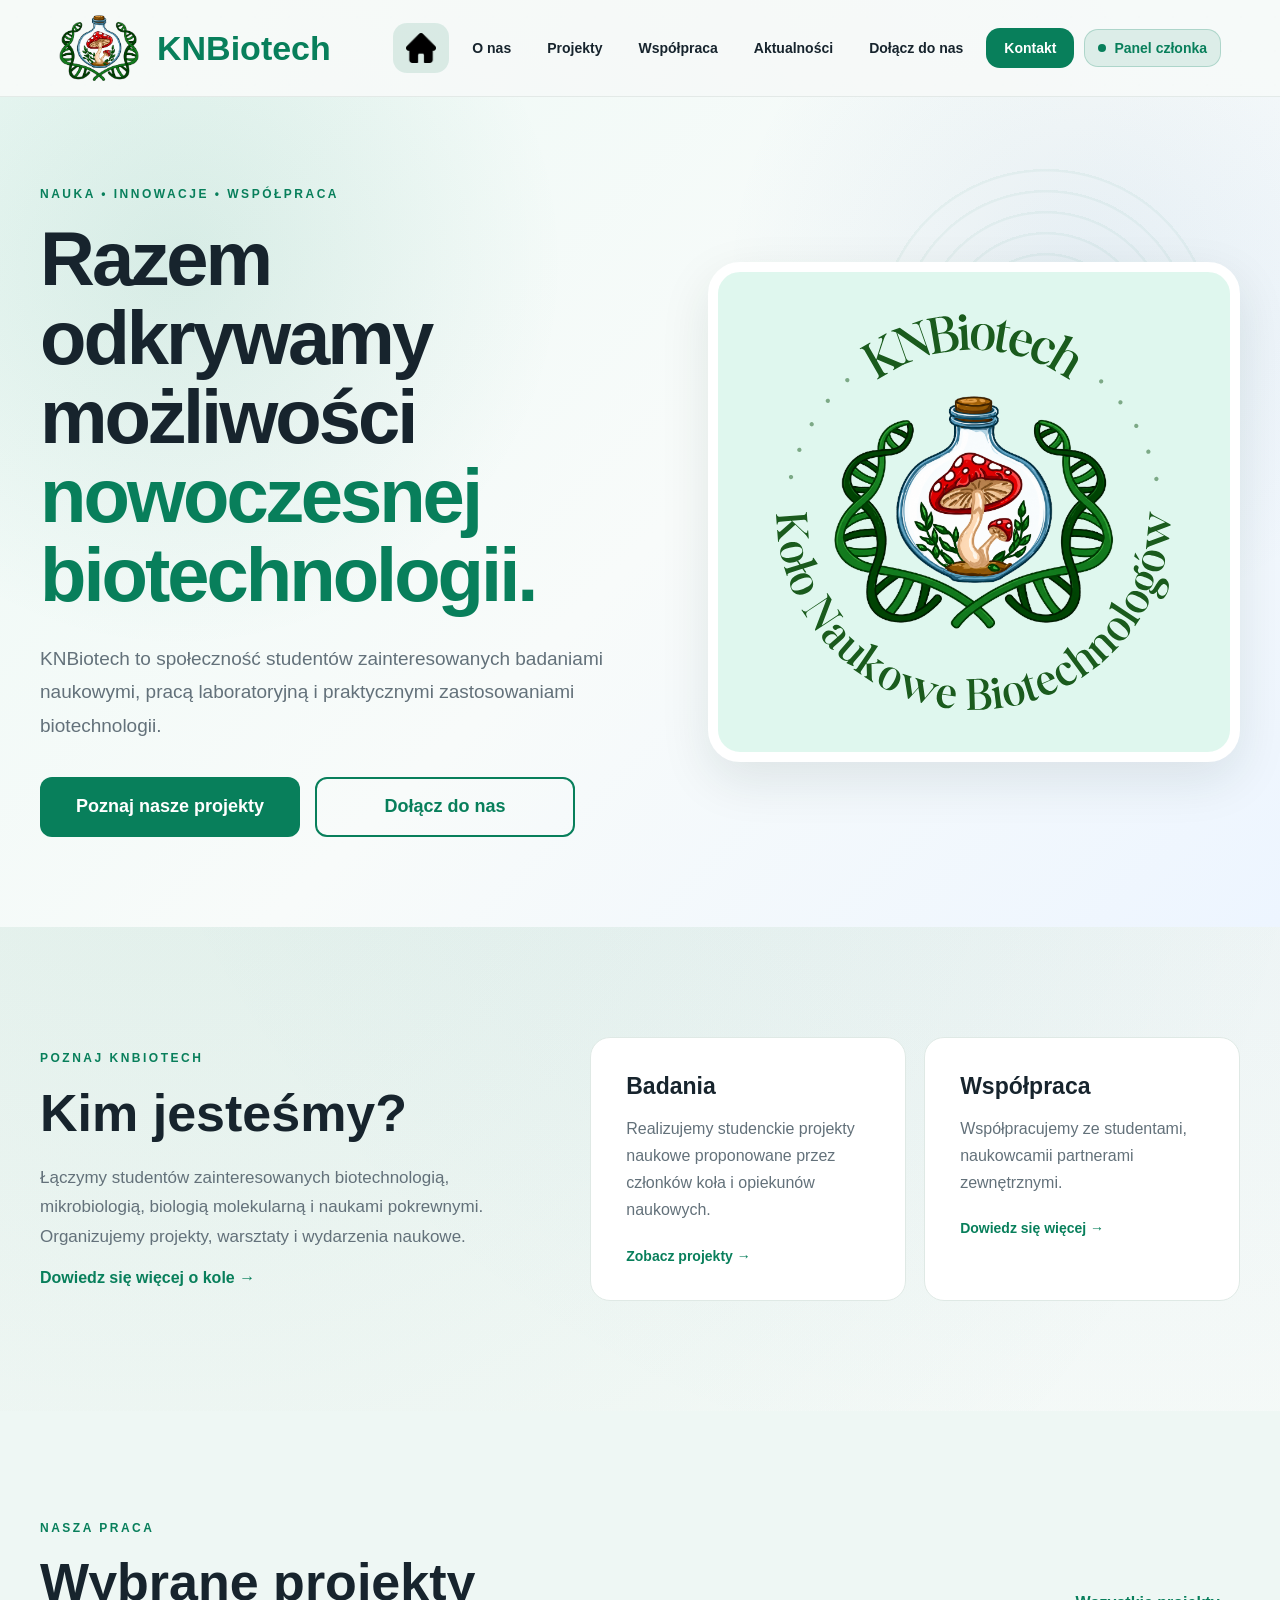
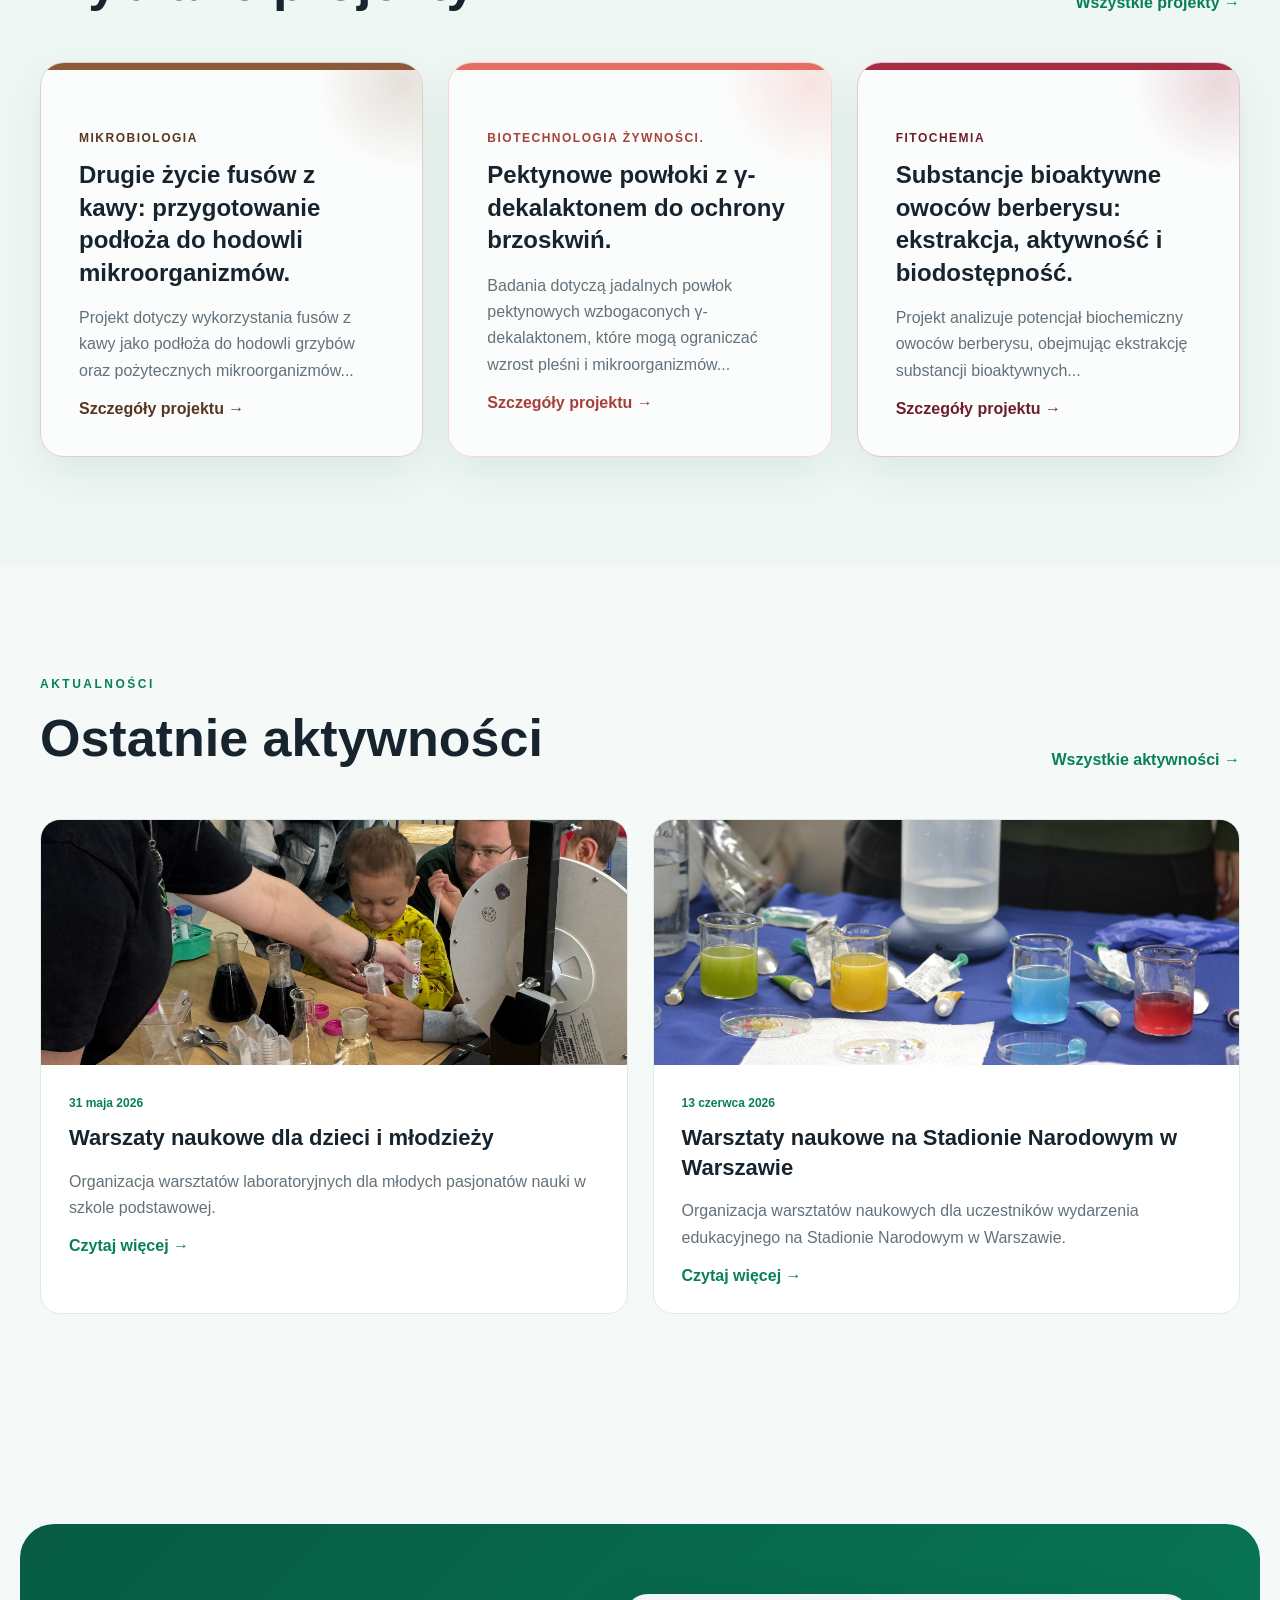
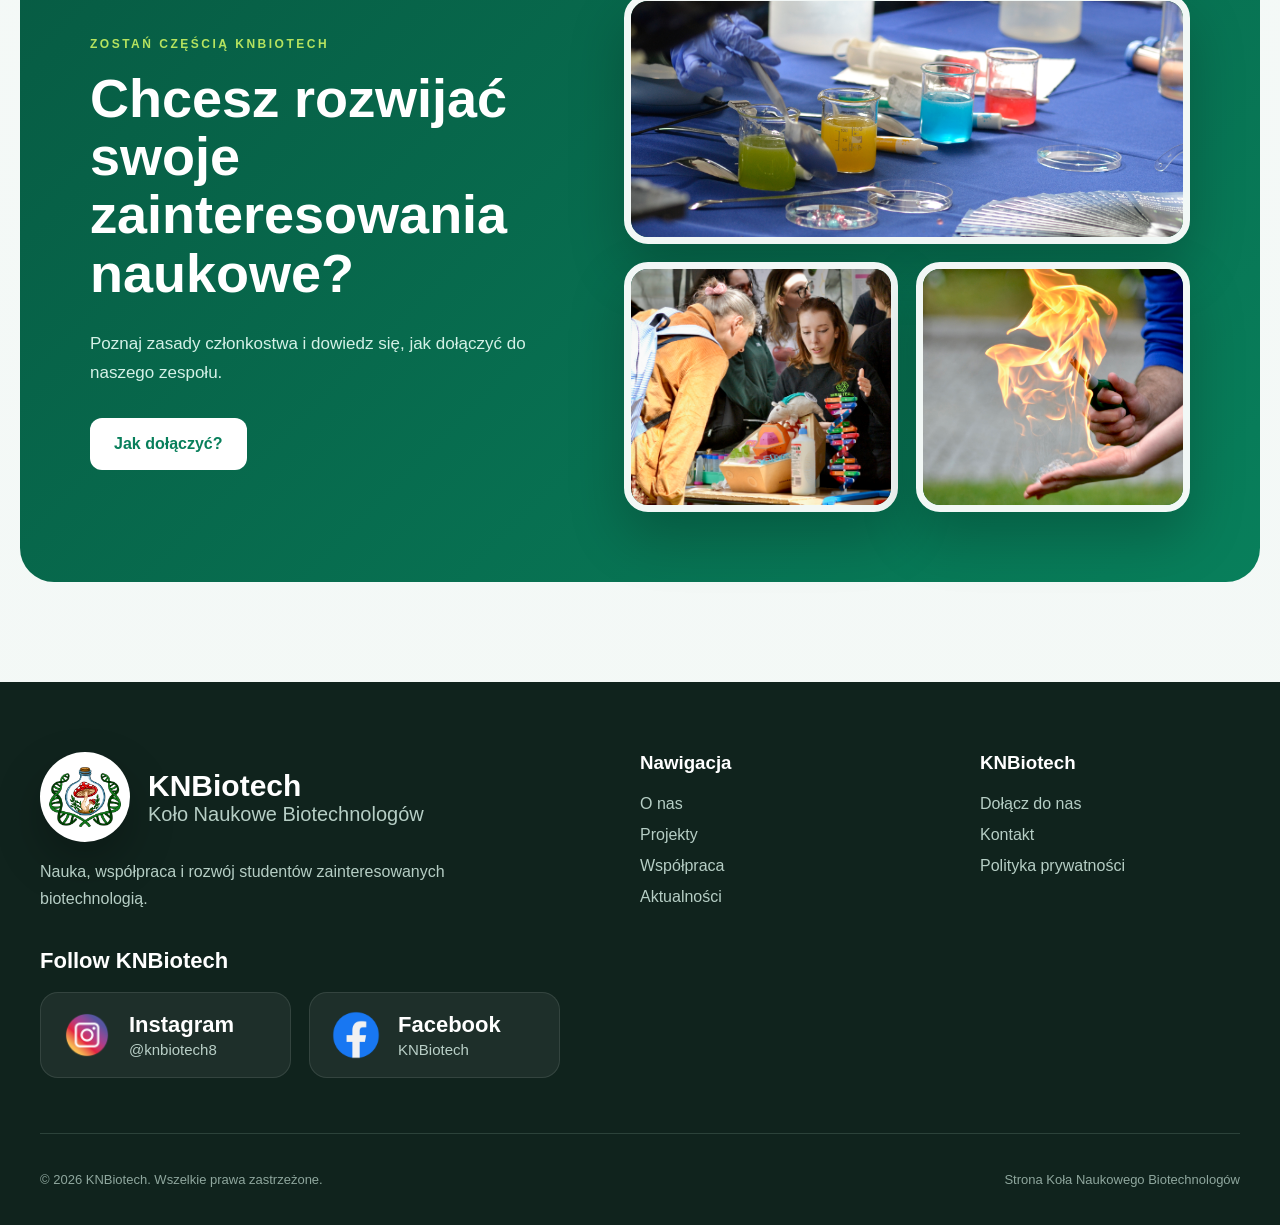
==== index.html @ ff0c8eb7 "Update index.html" ====
<!DOCTYPE html>
<html lang="pl">

<head>
    <meta charset="UTF-8">

    <meta
        name="viewport"
        content="width=device-width, initial-scale=1.0"
    >

    <meta
        name="description"
        content="Oficjalna strona Koła Naukowego Biotechnologów KNBiotech. Poznaj nasze projekty, działalność naukową, wydarzenia i możliwości dołączenia do koła."
    >

    <title>KNBiotech | Koło Naukowe Biotechnologów</title>

    <link rel="stylesheet" href="style.css">

    <script
    src="https://identity.netlify.com/v1/netlify-identity-widget.js"
    ></script>

    <script src="script.js" defer></script>
</head>

<body class="page-home">

    <!-- =========================
         NAVIGATION
    ========================== -->

    <header class="site-header" id="site-header">
        <nav class="navbar">

            <a class="logo" href="index.html">

                <img
                    src="Images/LOGOS/LOGO5.svg"
                    alt="KNBiotech Logo"
                    class="navbar-logo"
                >

                <div class="logo-text">

                    <h2>KNBiotech</h2>

                </div>

            </a>

            <button
                class="menu-button"
                id="menu-button"
                type="button"
                aria-label="Otwórz menu"
                aria-expanded="false"
                aria-controls="nav-links"
            >
                <span></span>
                <span></span>
                <span></span>
            </button>

            <div class="nav-links" id="nav-links">
                <a href="index.html">
                    <img class="home"
                        src="Images/ICONS/home.png"
                        alt="KNBiotech Logo"
                        class="navbar-logo"
                        >
                </a>
                <a href="about.html">O nas</a>
                <a href="projects.html">Projekty</a>
                <a href="cooperation.html">Współpraca</a>
                <a href="activities.html">Aktualności</a>
                <a href="join.html">Dołącz do nas</a>

                <a class="nav-contact-button" href="contact.html">
                    Kontakt
                </a>
                <a
                    class="nav-member-button"
                    href="/admin/"
                >
                    Panel członka
                </a>                
            </div>

        </nav>
    </header>


    <main>

        <!-- Hero -->
        <section class="hero">

            <div class="hero-content">

                <div class="hero-text">

                    <p class="eyebrow">
                        NAUKA • INNOWACJE • WSPÓŁPRACA
                    </p>

                    <h1>
                        Razem odkrywamy możliwości
                        <span>nowoczesnej biotechnologii.</span>
                    </h1>

                    <p class="hero-description">
                        KNBiotech to społeczność studentów zainteresowanych
                        badaniami naukowymi, pracą laboratoryjną i praktycznymi
                        zastosowaniami biotechnologii.
                    </p>

                    <div class="hero-buttons">

                        <a class="primary-button" href="projects.html">
                            Poznaj nasze projekty
                        </a>

                        <a class="secondary-button" href="join.html">
                            Dołącz do nas
                        </a>

                    </div>

                </div>

                <div class="hero-visual">

                    <div class="hero-image-card">

                        <img
                            src="Images/LOGOS/LOGO.svg"
                            alt="LOGO KNBiotech"
                        >

                    </div>

                </div>

            </div>

        </section>

        <!-- About preview -->
        <section class="section homepage-preview">

            <div class="preview-content">

                <p class="eyebrow">
                    POZNAJ KNBIOTECH
                </p>

                <h2>
                    Kim jesteśmy?
                </h2>

                <p>
                    Łączymy studentów zainteresowanych biotechnologią,
                    mikrobiologią, biologią molekularną i naukami pokrewnymi.
                    Organizujemy projekty, warsztaty i wydarzenia naukowe.
                </p>

                <a class="text-link" href="about.html">
                    Dowiedz się więcej o kole →
                </a>

            </div>

    <div class="preview-card-grid">

        <a class="about-card clickable-card" href="projects.html">
            
            <h3>Badania</h3>
            <p>

                Realizujemy studenckie projekty naukowe proponowane przez członków koła i opiekunów naukowych.

            </p>
            <span class="card-arrow">

                Zobacz projekty →

            </span>
        </a>

        <a class="about-card clickable-card" href="cooperation.html">

            <h3>Współpraca</h3>
            <p>

                Współpracujemy ze studentami, naukowcamii partnerami zewnętrznymi.

            </p>
            <span class="card-arrow">

                Dowiedz się więcej →

            </span>
        </a>
    </div>

        </section>

        <!-- Projects preview -->
        <section class="section projects-preview">

            <div class="section-title-row">

                <div>
                    <p class="eyebrow">NASZA PRACA</p>
                    <h2>Wybrane projekty</h2>
                </div>

                <a class="text-link" href="projects.html">
                    Wszystkie projekty →
                </a>

            </div>

            <div class="projects-grid">

                <article class="project-card project-card-coffee">

                    <div class="project-top">
                        
                    </div>

                    <p class="project-category">
                        Mikrobiologia
                    </p>

                    <h3>
                        Drugie życie fusów z kawy: przygotowanie podłoża do hodowli mikroorganizmów.
                    </h3>

                    <p>
                        Projekt dotyczy wykorzystania fusów z kawy jako podłoża do hodowli grzybów oraz pożytecznych mikroorganizmów...
                    </p>

                    <a href="projects.html#coffee-project">
                        Szczegóły projektu →
                    </a>

                </article>

                <article class="project-card project-card-peach">

                    <div class="project-top">
                        
                        <span class="project-icon"></span>
                    </div>

                    <p class="project-category">
                        Biotechnologia żywności.
                    </p>

                    <h3>
                        Pektynowe powłoki z γ-dekalaktonem do ochrony brzoskwiń.
                    </h3>

                    <p>
                        Badania dotyczą jadalnych powłok pektynowych wzbogaconych γ-dekalaktonem, które mogą ograniczać wzrost pleśni i mikroorganizmów...
                    </p>

                    <a href="projects.html#peach-project">
                        Szczegóły projektu →
                    </a>

                </article>

                <article class="project-card project-card-berberis">
                    
                        
                    
                    <div class="project-top">
                        <span class="project-icon"></span>
                    </div>

                    <p class="project-category">
                        Fitochemia
                    </p>

                    <h3>
                        Substancje bioaktywne owoców berberysu: ekstrakcja, aktywność i biodostępność.
                    </h3>

                    <p>
                        Projekt analizuje potencjał biochemiczny owoców berberysu, obejmując ekstrakcję substancji bioaktywnych...
                    </p>

                    <a href="projects.html#berberis-project">
                            Szczegóły projektu →
                    </a>

                </article>

            </div>

        </section>

        <!-- Activities preview -->
        <section class="section activities-preview">

            <div class="section-title-row">

                <div>
                    <p class="eyebrow">AKTUALNOŚCI</p>
                    <h2>Ostatnie aktywności</h2>
                </div>

                <a class="text-link" href="activities.html">
                    Wszystkie aktywności →
                </a>

            </div>

            <div class="activities-grid">

                <article class="activity-card">

                    <div class="activity-image">

                        <img
                            src="Images/LAS/KABATY.jpg"
                            alt="Warsztaty laboratoryjne"
                        >

                        <div class="image-fallback">
                            <span>🔬</span>
                            <p>Warsztaty laboratoryjne</p>
                        </div>

                    </div>

                    <div class="activity-content">

                        <time datetime="2026-05-31">
                            31 maja 2026
                        </time>

                        <h3>
                            Warszaty naukowe dla dzieci i młodzieży
                        </h3>

                        <p>
                            Organizacja warsztatów laboratoryjnych dla młodych
                            pasjonatów nauki w szkole podstawowej.
                        </p>

                        <a href="activities.html">
                            Czytaj więcej →
                        </a>

                    </div>

                </article>

                <article class="activity-card">

                    <div class="activity-image">

                        <img
                            src="Images/NARODOWY/DSC2059.JPG"
                            alt="Warsztaty naukowe na stadionie narodowym"
                        >

                        <div class="image-fallback">
                            <span>👩‍🔬</span>
                            <p>Warsztaty naukowe na Stadionie Narodowym</p>
                        </div>

                    </div>

                    <div class="activity-content">

                        <time datetime="2026-06-13">
                            13 czerwca 2026
                        </time>

                        <h3>
                            Warsztaty naukowe na Stadionie Narodowym w Warszawie
                        </h3>

                        <p>
                            Organizacja warsztatów naukowych dla uczestników wydarzenia
                            edukacyjnego na Stadionie Narodowym w Warszawie.
                        </p>

                        <a href="activities.html">
                            Czytaj więcej →
                        </a>

                    </div>

                </article>

            </div>

        </section>















        <!-- Join preview -->
        <section class="join-section">

        <div class="join-content">

            <p class="eyebrow">
                ZOSTAŃ CZĘŚCIĄ KNBIOTECH
            </p>

            <h2>
                Chcesz rozwijać swoje zainteresowania naukowe?
            </h2>

            <p>
                Poznaj zasady członkostwa i dowiedz się,
                jak dołączyć do naszego zespołu.
            </p>

            <a
                class="light-button"
                href="join.html">
                Jak dołączyć?
            </a>

        </div>

        <div class="join-collage" href="gallery.html">

            <figure class="join-photo join-photo-main">

                    <img 
                        src="Images/GALERIA/JOIN1.jpeg"
                        alt="Członkowie KNBiotech podczas warsztatów naukowych"
                    >
                
            </figure>

            <figure class="join-photo">
               
                    <img
                        src="Images/GALERIA/ANIA-dni-sggw.jpg"
                        alt="Praca laboratoryjna członków KNBiotech"
                    >
                
            </figure>

            <figure class="join-photo">
                
                <img
                    src="Images/GALERIA/plomien.jpg"
                    alt="Spotkanie i aktywność członków KNBiotech"
                >
                
            </figure>

        </div>

    </section>












    </main>

    <!-- =========================
         FOOTER
    ========================== -->

    <footer class="site-footer">

        <div class="footer-main">

            <div class="footer-brand">

                <a class="logo footer-logo" href="index.html">

                    <div class="footer-logo-card">
                        <div class="footer-logo-image">
                            <img
                                src="Images/LOGOS/LOGO5.svg"
                                alt="KNBiotech logo"
                                class="footer-logo-image"
                            >
                        </div>
                    </div>

                    <div class="logo-text">
                        <strong>KNBiotech</strong>
                        <span>Koło Naukowe Biotechnologów</span>
                    </div>

                </a>

                <p>
                    Nauka, współpraca i rozwój studentów zainteresowanych
                    biotechnologią.
                </p>

            <div class="footer-follow">

                <h3>Follow KNBiotech</h3>

                <div class="footer-social">

                    <a
                        href="https://www.instagram.com/knbiotech8/"
                        target="_blank"
                        rel="noopener noreferrer"
                        class="social-card">

                        <img
                            src="Images/LOGOS/ING.png"
                            alt="Instagram"
                            class="social-icon"
                        >

                        <div class="social-text">

                            <strong>Instagram</strong>

                            <span>@knbiotech8</span>

                        </div>

                    </a>

                    <a
                        href="https://www.facebook.com/KNBiotech?utm_source=ig&utm_medium=social&utm_content=link_in_bio"
                        target="_blank"
                        rel="noopener noreferrer"
                        class="social-card">

                        <img
                            src="Images/LOGOS/FB1.png"
                            alt="Facebook"
                            class="social-icon"
                        >

                        <div class="social-text">

                            <strong>Facebook</strong>

                            <span>KNBiotech</span>

                        </div>

                    </a>

                </div>

            </div>

            </div>

                <div class="footer-column">

                    <h3>Nawigacja</h3>

                    <a href="#about">O nas</a>
                    <a href="#projects">Projekty</a>
                    <a href="cooperation.html">Współpraca</a>
                    <a href="#activities">Aktualności</a>
                    

                </div>

                <div class="footer-column">

                    <h3>KNBiotech</h3>

                    <a href="#join">Dołącz do nas</a>
                    <a href="#contact">Kontakt</a>
                    <a href="#">Polityka prywatności</a>

                </div>

            </div>

            <div class="footer-bottom">

                <p>
                    © 2026 KNBiotech. Wszelkie prawa zastrzeżone.
                </p>

                <p>
                    Strona Koła Naukowego Biotechnologów
                </p>

            </div>

    </footer>

    <button
        class="back-to-top"
        id="back-to-top"
        type="button"
        aria-label="Wróć na górę strony">
        ↑
    </button>

    <script>
        if (window.netlifyIdentity) {
            window.netlifyIdentity.on("init", function (user) {
                if (!user) {
                    window.netlifyIdentity.on("login", function () {
                        window.location.href = "/admin/";
                    });
                }
            });
        }
    </script>

</body>

</html>
---- style.css ----
/* ==============================
   BASIC SETTINGS
============================== */

:root {
    --primary: #087f5b;
    --primary-dark: #056348;
    --primary-light: #dff7ee;

    --secondary: #145da0;
    --secondary-light: #e5f2ff;

    --accent: #b6e35f;

    --text: #17242d;
    --text-light: #63717a;

    --background: #f7faf9;
    --white: #ffffff;
    --border: #dfe9e5;

    --shadow:
        0 18px 50px rgba(20, 50, 40, 0.1);

    --radius-small: 12px;
    --radius-medium: 20px;
    --radius-large: 32px;
}

* {
    box-sizing: border-box;
}

html {
    scroll-behavior: smooth;
}

/*body {
    margin: 0;
    font-family:
        Arial,
        Helvetica,
        sans-serif;

    background-color: var(--background);
    color: var(--text);
}*/

body {
    margin: 0;

    font-family:
        Arial,
        Helvetica,
        sans-serif;

    color: var(--text);

    background:
        radial-gradient(
            circle at 10% 15%,
            rgba(8, 127, 91, 0.08),
            transparent 28%
        ),
        radial-gradient(
            circle at 88% 10%,
            rgba(20, 93, 160, 0.07),
            transparent 26%
        ),
        linear-gradient(
            180deg,
            #f7fbf9 0%,
            #f2f8f6 45%,
            #f7faf9 100%
        );

    background-attachment: fixed;
}

body {
    background:
        radial-gradient(
            circle at 12% 15%,
            var(--page-accent, rgba(8, 127, 91, 0.08)),
            transparent 30%
        ),
        radial-gradient(
            circle at 88% 10%,
            rgba(20, 93, 160, 0.07),
            transparent 26%
        ),
        linear-gradient(
            180deg,
            #f7fbf9,
            #f3f8f6
        );
}

body::before {
    position: fixed;
    inset: 0;
    z-index: -2;

    pointer-events: none;

    content: "";

    opacity: 0.22;

    background-image:
        radial-gradient(
            circle,
            rgba(8, 127, 91, 0.16) 1px,
            transparent 1px
        );

    background-size: 34px 34px;
}

body::after {
    position: fixed;
    top: 20%;
    right: -160px;
    z-index: -1;

    width: 420px;
    height: 420px;

    pointer-events: none;

    content: "";

    background:
        radial-gradient(
            circle,
            rgba(182, 227, 95, 0.22),
            rgba(182, 227, 95, 0)
        );

    border-radius: 50%;
    filter: blur(12px);
}

main > section:not(.hero):not(.subpage-hero):not(.join-section) {
    position: relative;
}

.section {
    position: relative;
}

.about-summary,
.about-call-to-action,
.contact-section,
.cooperation-types-section {
    background-color: rgba(255, 255, 255, 0.78);

    border: 1px solid rgba(8, 127, 91, 0.08);

    box-shadow:
        0 20px 60px rgba(20, 50, 40, 0.06);

    backdrop-filter: blur(10px);
}



img {
    display: block;
    max-width: 100%;
}

a {
    color: inherit;
}

button,
input,
textarea {
    font: inherit;
}

.decorated-section {
    position: relative;
    overflow: hidden;
}

.decorated-section::before {
    position: absolute;
    top: -90px;
    right: -90px;

    width: 250px;
    height: 250px;

    content: "";

    background-color: rgba(8, 127, 91, 0.07);

    border-radius: 50%;
}

.decorated-section::after {
    position: absolute;
    bottom: -110px;
    left: -80px;

    width: 280px;
    height: 280px;

    content: "";

    background-color: rgba(20, 93, 160, 0.06);

    border-radius: 50%;
}


.decorated-section > * {
    position: relative;
    z-index: 1;
}







/* ==============================
   BUTTONS
============================== */

.main-button {
    text-decoration: none;

    border-radius: 12px;

    text-decoration: none;

    transition:
        transform 0.25s,
        box-shadow 0.25s,
        background-color 0.25s;
}

.main-button:hover {
    background-color: var(--primary-dark);

    box-shadow:
        0 15px 30px rgba(8, 127, 91, 0.24);

    transform: translateY(-3px);

}







/* ==============================
   HEADER AND NAVIGATION
============================== */
.nav-member-button {
    display: inline-flex;
    align-items: center;
    justify-content: center;
    gap: 8px;

    padding: 11px 16px;

    background-color: rgba(8, 127, 91, 0.1);
    color: var(--primary) !important;

    border: 1px solid rgba(8, 127, 91, 0.22);
    border-radius: 12px;

    text-decoration: none;
    white-space: nowrap;
}

.nav-member-button::before {
    width: 8px;
    height: 8px;

    background-color: var(--primary);
    border-radius: 50%;

    content: "";
}

.nav-member-button:hover {
    background-color: var(--primary);
    color: white !important;
}

.nav-member-button:hover::before {
    background-color: white;
}

/*
.site-header {
    position: sticky;
    top: 0;
    z-index: 1000;

    background-color: rgba(247, 250, 249, 0.92);
    border-bottom: 1px solid rgba(20, 50, 40, 0.08);

    backdrop-filter: blur(15px);
}

.navbar {
    width: min(1200px, calc(100% - 40px));
    min-height: 82px;
    max-height: 100px;
    margin: 0 auto;

    display: flex;
    align-items: center;
    justify-content: space-between;
    gap: 35px;
}
*/

/* ==========================================
   LIQUID GLASS NAVIGATION
========================================== */

.site-header {
    position: sticky;
    top: 0;
    z-index: 1000;

    width: 100%;
    padding: 0;

    background: rgba(247, 250, 249, 0.92);
    border-bottom: 1px solid rgba(20, 50, 40, 0.08);

    transition:
        padding 0.45s cubic-bezier(0.22, 1, 0.36, 1),
        background-color 0.45s ease,
        border-color 0.45s ease;
}

.navbar {
    position: relative;
    overflow: hidden;

    width: min(1200px, calc(100% - 40px));
    min-height: 96px;
    margin: 0 auto;
    padding: 0 18px;

    display: flex;
    align-items: center;
    justify-content: space-between;
    gap: 30px;

    border: 1px solid transparent;
    border-radius: 0;

    transition:
        width 0.5s cubic-bezier(0.22, 1, 0.36, 1),
        min-height 0.5s cubic-bezier(0.22, 1, 0.36, 1),
        padding 0.5s cubic-bezier(0.22, 1, 0.36, 1),
        border-radius 0.5s cubic-bezier(0.22, 1, 0.36, 1),
        background-color 0.5s ease,
        border-color 0.5s ease,
        box-shadow 0.5s ease,
        backdrop-filter 0.5s ease;
}

/* Glass highlight */

.navbar::before {
    position: absolute;
    inset: 0;
    z-index: -2;

    content: "";

    background:
        linear-gradient(
            135deg,
            rgba(255, 255, 255, 0.7),
            rgba(255, 255, 255, 0.18) 45%,
            rgba(185, 235, 217, 0.22)
        );

    opacity: 0;

    transition: opacity 0.45s ease;
}

/* Moving glass reflection */

.navbar::after {
    position: absolute;
    top: -120%;
    left: -35%;
    z-index: -1;

    width: 45%;
    height: 340%;

    content: "";

    background:
        linear-gradient(
            90deg,
            transparent,
            rgba(255, 255, 255, 0.42),
            transparent
        );

    transform: rotate(18deg);
    opacity: 0;

    transition:
        left 0.9s ease,
        opacity 0.45s ease;
}

.navbar::before,
.navbar::after{
    border-radius:inherit;
}


/* ==========================================
   SCROLLED — DYNAMIC ISLAND STATE
========================================== */

.site-header.is-scrolled {
    padding: 14px 0;

    background: transparent;
    border-bottom-color: transparent;
}

.site-header.is-scrolled .navbar {
    width: min(1050px, calc(100% - 32px));
    min-height: 72px;
    padding: 8px 16px;

    background:
        linear-gradient(
            135deg,
            rgba(255, 255, 255, 0.58),
            rgba(235, 250, 245, 0.34)
        );

    border: 1px solid rgba(255, 255, 255, 0.72);
    border-radius: 36px;

    box-shadow:
        0 18px 45px rgba(12, 50, 39, 0.15),
        inset 0 1px 0 rgba(255, 255, 255, 0.9),
        inset 0 -1px 0 rgba(8, 127, 91, 0.08);

    backdrop-filter: blur(24px) saturate(170%);
    -webkit-backdrop-filter: blur(24px) saturate(170%);
}

.site-header.is-scrolled .navbar::before {
    opacity: 1;
}

.site-header.is-scrolled .navbar:hover::after {
    left: 105%;
    opacity: 1;
}





/* ==========================================
   LOGO
========================================== */

.home {
    width: 30px;
    height: 30px;
}

.logo {
    display: flex;
    align-items: center;
    gap: 18px;
    text-decoration: none;
    flex-shrink: 0;
}

.navbar-logo {
    width: 80px;
    height: 80px;
    object-fit: contain;
    transition:
        width 0.45s cubic-bezier(0.22, 1, 0.36, 1),
        height 0.45s cubic-bezier(0.22, 1, 0.36, 1);
}

.logo-text {
    display: flex;
    flex-direction: column;
    justify-content: center;
}

.logo-text h2 {
    margin: 0;
    color: var(--primary);
    font-size: 34px;
    font-weight: 800;
    line-height: 1;

    transition: font-size 0.45s ease;
}

.logo-text p {
    margin: 5px 0 0;
    color: #6c7984;
    font-size: 16px;
    font-weight: 500;

    transition:
        font-size 0.45s ease,
        margin 0.45s ease,
        opacity 0.35s ease;
}


.site-header.is-scrolled .navbar-logo {
    width: 56px;
    height: 56px;
}

.site-header.is-scrolled .logo-text h2 {
    font-size: 25px;
}

.site-header.is-scrolled .logo-text p {
    margin-top: 2px;
    font-size: 12px;
}


@media (max-width: 900px){

    .navbar-logo{
        width:58px;
        height:58px;
    }

    .logo-text h2{
        font-size:28px;
    }

    .logo-text p{
        font-size:13px;
    }

}




/* ==========================================
   Navigation Links
========================================== */

.nav-links {
    display: flex;
    align-items: center;
    gap: 10px;
}

.nav-links a {
    position: relative;
    padding: 10px 13px;
    color: var(--text);
    text-decoration: none;
    font-size: 14px;
    font-weight: 700;
    border-radius: 14px;
    
    transition:
        color 0.25s ease,
        background-color 0.25s ease,
        transform 0.25s ease;
}

/*.nav-links a:not(.nav-contact-button)::after {
    position:absolute;
    left:0;
    right:0;
    bottom:-10px;

    height:3px;
    background:var(--primary);
    border-radius:20px;
    content:"";
    transform:scaleX(0);
    transition:.25s;
}*/

.nav-links a:hover::after,
.nav-links a.active::after {
    transform: scaleX(1);
}

.nav-links a.active {
    color: var(--primary);
    font-weight: 800;
}

.site-header.is-scrolled .nav-links {
    gap: 6px;
}

.site-header.is-scrolled .nav-links a {
    padding: 9px 12px;
    font-size: 13px;
}

.nav-contact-button {
    padding: 12px 18px !important;
    background-color: var(--primary) !important;
    color: white !important;
    border-radius: 14px;
}

.site-header.is-scrolled .nav-contact-button {
    padding: 10px 16px !important;
    border-radius: 18px;
}




.nav-links a.active{

    background:rgba(8,127,91,0.12);

    color:var(--primary);

}

.nav-links a:hover{
    color: var(--primary);
    background-color: rgba(8, 127, 91, 0.08);
    transform: translateY(-1px);
}

.nav-contact-button {
    padding: 12px 18px;

    background-color: var(--primary);
    color: white !important;

    border-radius: 10px;
}

.nav-contact-button:hover {
    background-color: var(--primary-dark);
}

.menu-button {
    display: none;

    width: 45px;
    height: 42px;

    padding: 8px;

    border: none;
    background: transparent;

    cursor: pointer;
}

.menu-button span {
    display: block;

    width: 100%;
    height: 3px;

    margin: 5px 0;

    background-color: var(--text);
    border-radius: 10px;

    transition: 0.3s;
}





@media (max-width: 1000px) {
    
    .site-header {
        overflow: visible;
    }

    .site-header.is-scrolled {
        padding: 10px 0;
    }

    .site-header.is-scrolled .navbar {
        width: calc(100% - 22px);
        min-height: 66px;
        padding: 7px 13px;
        border-radius: 28px;
    }

    .site-header.is-scrolled .navbar-logo {
        width: 48px;
        height: 48px;
    }

    .site-header.is-scrolled .logo-text h2 {
        font-size: 22px;
    }

    .site-header.is-scrolled .logo-text p {
        display: none;
    }


}

@media (max-width: 520px) {

    .logo-text h2 {
        font-size: 22px;
    }

    .logo-text p {
        display: none;
    }

    .navbar-logo {
        width: 54px;
        height: 54px;
    }

    .site-header.is-scrolled .navbar {
        border-radius: 24px;
    }
}





.page-home {
    --page-accent: rgba(8, 127, 91, 0.10);
}

.page-about {
    --page-accent: rgba(20, 93, 160, 0.09);
}

.page-projects {
    --page-accent: rgba(182, 227, 95, 0.13);
}

.page-cooperation {
    --page-accent: rgba(8, 127, 91, 0.13);
}

.page-activities {
    --page-accent: rgba(238, 167, 40, 0.10);
}

.page-gallery {
    --page-accent: rgba(151, 91, 181, 0.09);
}

.page-join {
    --page-accent: rgba(8, 127, 91, 0.16);
}

.page-contact {
    --page-accent: rgba(20, 93, 160, 0.10);
}







/* ==============================
   REUSABLE ELEMENTS
============================== */

.section {
    width: min(1200px, calc(100% - 40px));
    margin: 0 auto;
    padding: 110px 0;
}

.eyebrow {
    margin: 0 0 18px;

    color: var(--primary);

    font-size: 12px;
    font-weight: 800;
    letter-spacing: 2.5px;
}

.section-heading {
    display: grid;
    grid-template-columns: 1.1fr 0.9fr;
    gap: 80px;
    align-items: end;

    margin-bottom: 55px;
}

.section-heading h2,
.section-title-row h2,
.contact-content h2 {
    margin: 0;

    font-size: clamp(34px, 5vw, 52px);
    line-height: 1.15;
}

.section-description {
    margin: 0;

    color: var(--text-light);

    font-size: 17px;
    line-height: 1.75;
}

.section-title-row {
    display: flex;
    align-items: flex-end;
    justify-content: space-between;
    gap: 40px;

    margin-bottom: 50px;
}

.text-link {
    color: var(--primary);
    text-decoration: none;
    font-weight: 800;
}

.text-link:hover {
    text-decoration: underline;
}

.primary-button,
.secondary-button,
.light-button {
    display: inline-flex;
    align-items: center;
    justify-content: center;

    min-height: 52px;
    padding: 14px 24px;

    border-radius: 12px;

    text-decoration: none;
    font-weight: 800;

    transition:
        transform 0.25s,
        box-shadow 0.25s,
        background-color 0.25s;
}

.primary-button {
    background-color: var(--primary);
    color: white;
}

.primary-button:hover {
    background-color: var(--primary-dark);

    box-shadow:
        0 15px 30px rgba(8, 127, 91, 0.24);

    transform: translateY(-3px);
}

.secondary-button {
    border: 2px solid var(--primary);
    color: var(--primary);
}

.secondary-button:hover {
    background-color: var(--primary-light);
    transform: translateY(-3px);
}









/* ==============================
   HERO
============================== */

/*.hero {
    position: relative;
    overflow: hidden;

    min-height: 720px;

    display: flex;
    align-items: center;

    background:
        linear-gradient(
            135deg,
            #edf9f5 0%,
            #f7faf9 55%,
            #edf5ff 100%
        );
}*/

.hero {
    position: relative;
    overflow: hidden;

    min-height: 720px;

    display: flex;
    align-items: center;

    background:
        radial-gradient(
            circle at 14% 20%,
            rgba(8, 127, 91, 0.11),
            transparent 30%
        ),
        radial-gradient(
            circle at 84% 22%,
            rgba(20, 93, 160, 0.08),
            transparent 28%
        ),
        linear-gradient(
            135deg,
            #edf9f5 0%,
            #f8fbfa 52%,
            #edf5ff 100%
        );
}

.hero::before {
    position: absolute;
    top: 70px;
    right: 5%;
    z-index: 0;

    width: 340px;
    height: 340px;

    content: "";

    opacity: 0.14;

    background:
        repeating-radial-gradient(
            circle at center,
            transparent 0 18px,
            rgba(8, 127, 91, 0.35) 19px 21px
        );

    border-radius: 50%;
    transform: rotate(18deg);
}


.hero-content {
    position: relative;
    z-index: 2;

    width: min(1200px, calc(100% - 40px));
    margin: 0 auto;
    padding: 90px 0;

    display: grid;
    grid-template-columns: 1.05fr 0.95fr;
    align-items: center;
    gap: 80px;
}

.hero h1 {
    margin: 0;

    font-size: clamp(48px, 6vw, 76px);
    line-height: 1.04;
    letter-spacing: -3px;
}

.hero h1 span {
    display: block;
    color: var(--primary);
}

.hero-description {
    max-width: 670px;
    margin: 28px 0 0;

    color: var(--text-light);

    font-size: 19px;
    line-height: 1.75;
}

.hero-buttons {
    display: flex;
    flex-wrap: wrap;
    gap: 15px;

    margin-top: 35px;
}

.hero-buttons .primary-button,

.hero-buttons .secondary-button {

    width: 260px;

    height: 60px;

    display: flex;

    justify-content: center;

    align-items: center;

    font-size: 18px;

    font-weight: 700;

}

.hero-details {
    display: grid;
    grid-template-columns: repeat(3, 1fr);
    gap: 20px;

    margin-top: 55px;
}

.hero-details div {
    padding-left: 15px;
    border-left: 3px solid var(--accent);
}

.hero-details strong,
.hero-details span {
    display: block;
}

.hero-details strong {
    margin-bottom: 6px;
    font-size: 16px;
}

.hero-details span {
    color: var(--text-light);
    font-size: 12px;
    line-height: 1.45;
}

.hero-visual {
    position: relative;
}

.hero-image-card {
    position: relative;
    overflow: hidden;

    min-height: 500px;

    background-color: var(--primary-light);

    border: 10px solid white;
    border-radius: var(--radius-large);

    box-shadow: var(--shadow);
}

.hero-image-card img {
    position: absolute;
    z-index: 2;

    width: 100%;
    height: 100%;

    object-fit: cover;
}

.image-fallback {
    position: absolute;
    inset: 0;
    z-index: 1;

    display: flex;
    flex-direction: column;
    align-items: center;
    justify-content: center;

    color: var(--primary);
    text-align: center;
}

.image-fallback span {
    font-size: 65px;
}

.floating-card {
    position: absolute;
    z-index: 3;

    display: flex;
    align-items: center;
    gap: 12px;

    max-width: 245px;
    padding: 18px;

    background-color: white;
    border-radius: 17px;

    box-shadow: var(--shadow);
}

.floating-card span {
    font-size: 30px;
}

.floating-card strong,
.floating-card p {
    display: block;
    margin: 0;
}

.floating-card strong {
    margin-bottom: 5px;
}

.floating-card p {
    color: var(--text-light);
    font-size: 12px;
}

.floating-card-top {
    top: 35px;
    left: -55px;
}

.floating-card-bottom {
    right: -35px;
    bottom: 40px;
}

.hero-decoration {
    position: absolute;
    border-radius: 50%;
}

.hero-decoration-one {
    top: -130px;
    right: -80px;

    width: 370px;
    height: 370px;

    background-color: rgba(182, 227, 95, 0.18);
}

.hero-decoration-two {
    bottom: -180px;
    left: -130px;

    width: 420px;
    height: 420px;

    background-color: rgba(20, 93, 160, 0.08);
}









/* ==============================
   ABOUT
============================== */

.about-grid {
    display: grid;
    grid-template-columns: repeat(3, 1fr);
    gap: 25px;
}

.about-card {
    padding: 35px;

    background-color: white;
    border: 1px solid var(--border);
    border-radius: var(--radius-medium);

    transition:
        transform 0.3s,
        box-shadow 0.3s;
}

.about-card:hover {
    box-shadow: var(--shadow);
    transform: translateY(-8px);
}

.about-icon {
    width: 58px;
    height: 58px;

    display: grid;
    place-items: center;

    margin-bottom: 25px;

    background-color: var(--primary-light);
    border-radius: 17px;

    font-size: 29px;
}

.about-card h3 {
    margin: 0 0 15px;
    font-size: 23px;
}

.about-card p {
    margin: 0;

    color: var(--text-light);

    line-height: 1.7;
}








/* ==============================
   STATISTICS
============================== */

.statistics-section {
    padding: 65px 20px;

    background-color: var(--primary);
    color: white;
}

.statistics-grid {
    width: min(1100px, 100%);
    margin: 0 auto;

    display: grid;
    grid-template-columns: repeat(4, 1fr);
    gap: 30px;
}

.statistic {
    text-align: center;
}

.statistic strong {
    display: block;

    font-size: 48px;
}

.statistic span {
    color: #d9f6ec;
}

.statistics-note {
    margin: 25px 0 0;

    color: #ccecdf;
    text-align: center;
    font-size: 12px;
}









/* ==============================
   ACTIVITIES
============================== */
.clickable-card {
    display: block;
    color: inherit;
    text-decoration: none;
    cursor: pointer;
}

.clickable-card:hover {
    border-color: var(--primary);
    box-shadow: var(--shadow);
    transform: translateY(-8px);
}

.card-arrow {
    display: inline-block;
    margin-top: 24px;

    color: var(--primary);

    font-size: 14px;
    font-weight: 800;

    transition: transform 0.25s;
}

.clickable-card:hover .card-arrow {
    transform: translateX(6px);
}

.clickable-card:focus-visible {
    outline: 3px solid var(--primary);
    outline-offset: 5px;
}

.activities-grid {
    display: grid;
    grid-template-columns: 1.2fr 0.9fr 0.9fr;
    gap: 25px;
}

.activity-card {
    overflow: hidden;

    background-color: white;
    border: 1px solid var(--border);
    border-radius: var(--radius-medium);

    transition:
        transform 0.3s,
        box-shadow 0.3s;
}

.activity-card:hover {
    box-shadow: var(--shadow);
    transform: translateY(-7px);
}

.activity-image {
    position: relative;
    overflow: hidden;

    height: 245px;

    background-color: var(--primary-light);
}

.featured-activity .activity-image {
    height: 310px;
}

.activity-image img {
    position: absolute;
    z-index: 2;

    width: 100%;
    height: 100%;

    object-fit: cover;
}

.activity-category {
    position: absolute;
    top: 18px;
    left: 18px;
    z-index: 3;

    padding: 8px 12px;

    background-color: var(--primary);
    color: white;

    border-radius: 20px;

    font-size: 12px;
    font-weight: 800;
}

.activity-content {
    padding: 28px;
}

.activity-content time {
    color: var(--primary);
    font-size: 12px;
    font-weight: 800;
}

.activity-content h3 {
    margin: 12px 0;

    font-size: 22px;
    line-height: 1.35;
}

.activity-content p {
    color: var(--text-light);
    line-height: 1.65;
}

.activity-content a {
    color: var(--primary);
    text-decoration: none;
    font-weight: 800;
}










/* ==============================
   PROJECTS
============================== */

.projects-section {
    width: 100%;
    max-width: none;
    padding-right: max(20px, calc((100% - 1200px) / 2));
    padding-left: max(20px, calc((100% - 1200px) / 2));

    background-color: #eef7f4;
}

.projects-grid {
    display: grid;
    grid-template-columns: repeat(3, 1fr);
    gap: 25px;
}

.project-card {
    padding: 35px;

    background-color: white;
    border-radius: var(--radius-medium);

    box-shadow:
        0 10px 30px rgba(20, 50, 40, 0.06);

    transition:
        transform 0.3s,
        box-shadow 0.3s;
}



.project-card:hover {
    box-shadow: var(--shadow);
    transform: translateY(-8px);
}

.project-top {
    display: flex;
    align-items: center;
    justify-content: space-between;
}

.project-number {
    color: var(--primary);
    font-size: 38px;
    font-weight: 800;
}

.project-icon {
    font-size: 38px;
}

.project-category {
    margin-top: 30px;

    color: var(--secondary);

    font-size: 12px;
    font-weight: 800;
    letter-spacing: 1.5px;
    text-transform: uppercase;
}

.project-card h3 {
    margin: 14px 0;

    font-size: 24px;
    line-height: 1.35;
}

.project-card > p:not(.project-category) {
    color: var(--text-light);
    line-height: 1.65;
}

.project-tags {
    display: flex;
    flex-wrap: wrap;
    gap: 8px;

    margin: 25px 0;
}

.project-tags span {
    padding: 7px 11px;

    background-color: var(--primary-light);
    color: var(--primary);

    border-radius: 20px;

    font-size: 12px;
    font-weight: 800;
}

.project-card a {
    color: var(--primary);
    text-decoration: none;
    font-weight: 800;
}

@media (max-width: 768px){

.projects-grid{
    display:flex;
    overflow-x:auto;
    gap:1.5rem;
    scroll-snap-type:x mandatory;
    -webkit-overflow-scrolling:touch;
    padding-inline:1rem;
}

.projects-grid::-webkit-scrollbar{
    display:none;
}

.project-card{
    flex:0 0 88%;
    scroll-snap-align:center;
}

.project-card{
    transition: box-shadow .3s ease;
}

.project-card::before{
    transition: height .3s ease;
}

.project-card:hover{
    box-shadow:0 18px 35px rgba(0,0,0,.10);
}

.project-card:hover::before{
    height:8px;
}

.project-card:hover .project-link{
    transform:translateX(6px);
}


}








/* ==============================
   GALLERY
============================== */

.gallery-description {
    max-width: 440px;
    margin: 0;

    color: var(--text-light);
    line-height: 1.7;
}

.gallery-grid {
    display: grid;
    grid-template-columns: 1.4fr 1fr 1fr;
    grid-template-rows: repeat(2, 230px);
    gap: 18px;
}

.gallery-item {
    position: relative;
    overflow: hidden;

    min-height: 230px;
    margin: 0;

    background-color: var(--primary-light);
    border-radius: var(--radius-medium);
}

.gallery-item-large {
    grid-row: 1 / 3;
}

.gallery-item img {
    position: absolute;
    z-index: 2;

    width: 100%;
    height: 100%;

    object-fit: cover;

    transition: transform 0.5s;
}

.gallery-item:hover img {
    transform: scale(1.05);
}

.gallery-item figcaption {
    position: absolute;
    right: 18px;
    bottom: 18px;
    left: 18px;
    z-index: 3;

    padding: 12px;

    background-color: rgba(10, 35, 27, 0.72);
    color: white;

    border-radius: 10px;

    font-weight: 700;
}

.gallery-placeholder {
    background:
        linear-gradient(
            135deg,
            var(--primary),
            var(--secondary)
        );
}

.gallery-more {
    position: absolute;
    inset: 0;

    display: flex;
    flex-direction: column;
    align-items: center;
    justify-content: center;

    color: white;
    text-align: center;
}

.gallery-more strong {
    font-size: 24px;
}

.gallery-more span {
    margin-top: 8px;
    color: #e3f6ef;
}












/* ==============================
   JOIN
============================== */

.join-section {
    width: min(1400px, calc(100% - 40px));
    margin: 100px auto;
    padding: 70px;

    display: grid;
    grid-template-columns: 0.9fr 1.1fr;
    gap: 70px;
    align-items: center;

    background:
        linear-gradient(
            135deg,
            #075b43,
            #087f5b
        );

    color: white;
    border-radius: 34px;
}

.join-content h2 {
    max-width: 620px;
    margin: 0;

    font-size: clamp(42px, 5vw, 66px);
    line-height: 1.08;
}

.join-content > p:not(.eyebrow) {
    max-width: 580px;
    margin: 28px 0 0;

    color: #d7f0e7;
    font-size: 18px;
    line-height: 1.75;
}

.join-content .eyebrow {
    color: #b6e35f;
}

.join-content .light-button {
    margin-top: 30px;
}


/* Photo collage */

.join-collage {
    display: grid;
    grid-template-columns: repeat(2, 1fr);
    grid-template-rows: 250px 250px;
    gap: 18px;
}

.join-photo {
    position: relative;
    overflow: hidden;

    margin: 0;

    border: 7px solid rgba(255, 255, 255, 0.95);
    border-radius: 24px;

    box-shadow:
        0 25px 55px rgba(0, 0, 0, 0.22);

    transition:
        transform 0.35s,
        box-shadow 0.35s;
}

.join-photo-main {
    grid-column: 1 / 3;
}

.join-photo img {
    display: block;
    width: 100%;
    height: 100%;

    object-fit: cover;
    object-position: center;

    transition: transform 0.5s;
}

.join-photo:hover {
    transform: translateY(-6px);
    box-shadow:
        0 32px 65px rgba(0, 0, 0, 0.28);
}

.join-photo:hover img {
    transform: scale(1.05);
}

@media (max-width: 1000px) {

    .join-section {
        grid-template-columns: 1fr;
        padding: 55px;
    }

    .join-collage {
        max-width: 800px;
        width: 100%;
    }
}

@media (max-width: 650px) {

    .join-section {
        width: min(100% - 28px, 1400px);
        padding: 32px;
        gap: 45px;
    }

    .join-content h2 {
        font-size: 42px;
    }

    .join-collage {
        grid-template-columns: 1fr;
        grid-template-rows: repeat(3, 260px);
    }

    .join-photo-main {
        grid-column: auto;
    }
}

.join-section .eyebrow {
    color: var(--accent);
}

.join-content h2 {
    margin: 0;

    font-size: clamp(36px, 5vw, 54px);
}

.join-content > p:not(.eyebrow) {
    max-width: 650px;

    color: #d4f1e7;

    font-size: 17px;
    line-height: 1.7;
}

.light-button {
    margin-top: 20px;

    background-color: white;
    color: var(--primary);
}

.light-button:hover {
    box-shadow:
        0 15px 30px rgba(0, 0, 0, 0.18);

    transform: translateY(-3px);
}

.join-features {
    display: grid;
    gap: 16px;
}

.join-features div {
    display: flex;
    align-items: center;
    gap: 18px;

    padding: 20px;

    background-color: rgba(255, 255, 255, 0.1);
    border: 1px solid rgba(255, 255, 255, 0.15);

    border-radius: 15px;
}

.join-features span {
    color: var(--accent);
    font-weight: 800;
}

.join-features p {
    margin: 0;
}







/* ==============================
   CONTACT
============================== */

.contact-section {
    display: grid;
    grid-template-columns: 0.85fr 1.15fr;
    gap: 80px;
    align-items: center;
}

.contact-content > p:not(.eyebrow) {
    color: var(--text-light);

    font-size: 17px;
    line-height: 1.7;
}

.contact-options {
    display: grid;
    gap: 15px;
}

.contact-options > a,
.contact-option {
    display: flex;
    align-items: center;
    gap: 18px;

    padding: 22px;

    background-color: white;
    border: 1px solid var(--border);
    border-radius: 15px;

    text-decoration: none;

    transition:
        transform 0.3s,
        box-shadow 0.3s;
}

.contact-options > a:hover {
    box-shadow: var(--shadow);
    transform: translateX(7px);
}

.contact-options span {
    font-size: 28px;
}

.contact-options small,
.contact-options strong {
    display: block;
}

.contact-options small {
    margin-bottom: 5px;
    color: var(--text-light);
}










/* ==============================
   FOOTER
============================== */

.site-footer {
    padding: 70px 20px 25px;

    background-color: #10231d;
    color: white;
}

.footer-main {
    width: min(1200px, 100%);
    margin: 0 auto;

    display: grid;
    grid-template-columns: 2fr 1fr 1fr;
    gap: 80px;
}

.footer-logo .logo-text strong {
    color: white;
    font-size: 30px;
}

.footer-logo .logo-text span {
    color: #b6cec5;
    font-size: 20px;
}

.footer-brand > p {
    max-width: 450px;
    color: #b6cec5;
    line-height: 1.7;
}

.footer-column {
    display: flex;
    flex-direction: column;
    gap: 13px;
}

.footer-column h3 {
    margin: 0 0 8px;
}

.footer-column a {
    color: #b6cec5;
    text-decoration: none;
}

.footer-column a:hover {
    color: white;
}

.footer-bottom {
    width: min(1200px, 100%);
    margin: 55px auto 0;
    padding-top: 25px;

    display: flex;
    justify-content: space-between;
    gap: 20px;

    border-top: 1px solid #2c423a;

    color: #8fa79e;
    font-size: 13px;
}

.footer-logo-card{

    width:90px;
    height:90px;
    background:white;
    border-radius:50%;
    display:flex;
    align-items:center;
    justify-content:center;
    box-shadow:
        0 20px 45px rgba(0,0,0,.25);
}

.footer-logo-image{
    width:100px;
    transform:scale(0.9);
}










/* ==============================
   FOOTER SOCIAL MEDIA
============================== */

.footer-follow{
    margin-top:35px;
}

.footer-follow h3{
    margin-bottom:18px;
    color:white;
    font-size:22px;
}

.footer-social{

    display:flex;
    flex-direction:row;
    gap:18px;
    flex-wrap:wrap;
}

.social-card{
    flex:1;
    min-width:240px;
    display:flex;
    align-items:center;
    gap:18px;
    padding:18px 22px;
    background:rgba(255,255,255,.06);
    border:1px solid rgba(255,255,255,.10);
    border-radius:18px;
    text-decoration:none;
    color:white;
    transition:
        transform .3s,
        background-color .3s,
        box-shadow .3s;
}

.social-card:hover{
    transform:translateY(-5px);
    background:rgba(255,255,255,.12);
    box-shadow:
        0 20px 35px rgba(0,0,0,.25);
}

.social-icon{
    width:48px;
    height:48px;
    object-fit:contain;
}

.social-text{
    display:flex;
    flex-direction:column;
}

.social-text strong{
    font-size:22px;
}

.social-text span{
    margin-top:3px;
    color:#b9cfc7;
    font-size:15px;
}

.social-card:hover .social-icon{
    transform:rotate(-8deg) scale(1.15);
}












/* ==============================
   BACK TO TOP
============================== */

.back-to-top {
    position: fixed;
    right: 25px;
    bottom: 25px;
    z-index: 900;

    width: 50px;
    height: 50px;

    border: none;
    border-radius: 50%;

    background-color: var(--primary);
    color: white;

    box-shadow:
        0 10px 25px rgba(8, 127, 91, 0.28);

    cursor: pointer;
    font-size: 22px;

    opacity: 0;
    visibility: hidden;
    transform: translateY(12px);

    transition: 0.3s;
}

.back-to-top.visible {
    opacity: 1;
    visibility: visible;
    transform: translateY(0);
}










/* ==============================
   RESPONSIVE DESIGN
============================== */
/* ==========================================
   MOBILE NAVIGATION
========================================== */

@media (max-width: 1000px) {

    .site-header {
        overflow: visible;
    }

    .navbar {
        position: relative;
        overflow: visible;
        width: min(100% - 28px, 1200px);
        min-height: 86px;
        padding: 8px 14px;
    }

    .menu-button {
        display: flex;
        flex-direction: column;
        align-items: center;
        justify-content: center;

        width: 48px;
        height: 48px;
        padding: 9px;
        border: 1px solid rgba(8, 127, 91, 0.22);
        border-radius: 14px;
        background-color: rgba(255, 255, 255, 0.55);
        cursor: pointer;

        transition:
            background-color 0.25s,
            border-color 0.25s,
            transform 0.25s;
    }

    .menu-button:hover {
        background-color: var(--primary-light);
        border-color: var(--primary);
    }

    .menu-button:focus {
        outline: none;
    }

    .menu-button:focus-visible {
        outline: 3px solid rgba(8, 127, 91, 0.3);
        outline-offset: 3px;
    }

    .menu-button span {

        display: block;
        width: 27px;
        height: 3px;
        margin: 3px 0;

        background-color: var(--text);
        border-radius: 10px;

        transition:
            transform 0.3s,
            opacity 0.3s;
    }

    /* Transform hamburger into X */

    .menu-button.open span:nth-child(1) {
        transform: translateY(9px) rotate(45deg);
    }

    .menu-button.open span:nth-child(2) {
        opacity: 0;
    }

    .menu-button.open span:nth-child(3) {
        transform: translateY(-9px) rotate(-45deg);
    }

    .nav-links {
        position: absolute;
        top: calc(100% + 12px);
        right: 0;
        left: 0;
        z-index: 1100;
        display: flex;
        flex-direction: column;
        align-items: stretch;
        gap: 5px;
        width: 100%;
        padding: 16px;

        background:
            linear-gradient(
                135deg,
                rgba(255, 255, 255, 0.93),
                rgba(237, 249, 245, 0.88)
            );

        border: 1px solid rgba(255, 255, 255, 0.85);
        border-radius: 24px;

        box-shadow:
            0 24px 55px rgba(15, 50, 39, 0.18),
            inset 0 1px 0 rgba(255, 255, 255, 0.9);

        backdrop-filter: blur(24px) saturate(160%);
        -webkit-backdrop-filter: blur(24px) saturate(160%);
        opacity: 0;
        visibility: hidden;
        pointer-events: none;
        transform: translateY(-12px) scale(0.98);
        transform-origin: top center;

        transition:
            opacity 0.28s,
            visibility 0.28s,
            transform 0.28s;
    }

    .nav-links.open {
        opacity: 1;
        visibility: visible;
        pointer-events: auto;
        transform: translateY(0) scale(1);
    }

    .nav-links a {
        display: block;
        width: 100%;
        padding: 13px 16px;
        border-radius: 13px;
        font-size: 15px;
    }

    .nav-links a:hover,
    .nav-links a.active {
        background-color: rgba(8, 127, 91, 0.1);
        color: var(--primary);
    }

    .nav-contact-button {
        margin-top: 5px;
        padding: 13px 16px !important;
        text-align: center;
    }

    /* Dynamic Island mobile state */

    .site-header.is-scrolled {
        padding: 9px 0;
    }

    .site-header.is-scrolled .navbar {
        width: calc(100% - 22px);
        min-height: 70px;
        padding: 7px 12px;
        border-radius: 30px;
    }

    .site-header.is-scrolled .nav-links {
        top: calc(100% + 10px);
    }

    .site-header.is-scrolled .navbar-logo {
        width: 50px;
        height: 50px;
    }

    .site-header.is-scrolled .logo-text h2 {
        font-size: 22px;
    }

    .site-header.is-scrolled .logo-text p {
        display: none;
    }
}

@media (max-width: 750px) {

    .section {
        padding: 80px 0;
    }

    .logo-text span {
        display: none;
    }

    .hero-content {
        padding: 70px 0;
    }

    .hero h1 {
        letter-spacing: -2px;
    }

    .hero-details {
        grid-template-columns: 1fr;
    }

    .floating-card {
        display: none;
    }

    .section-heading {
        grid-template-columns: 1fr;
        gap: 25px;
    }

    .section-title-row {
        align-items: flex-start;
        flex-direction: column;
    }

    .statistics-grid {
        grid-template-columns: repeat(2, 1fr);
    }

    .activities-grid,
    .projects-grid {
        grid-template-columns: 1fr;
    }

    .featured-activity {
        grid-column: auto;
    }

    .gallery-grid {
        grid-template-columns: 1fr;
        grid-template-rows: auto;
    }

    .gallery-item,
    .gallery-item-large {
        grid-row: auto;
        min-height: 300px;
    }

    .join-section {
        padding: 38px;
    }

    .footer-main {
        grid-template-columns: 1fr;
        gap: 45px;
    }

    .footer-bottom {
        flex-direction: column;
    }
}

@media (max-width: 480px) {

    .navbar {
        position: relative;
        overflow: visible;
        width: min(100% - 28px, 1200px);
        min-height: 86px;
        padding: 8px 14px;
    }

    .hero-content,
    .section,
    .join-section {
        width: min(100% - 28px, 1200px);
    }

    .hero-buttons {
        flex-direction: column;
    }

    .primary-button,
    .secondary-button {
        width: 100%;
    }

    .statistics-grid {
        grid-template-columns: 1fr;
    }

    .statistic {
        padding: 15px;
    }

    .activity-content,
    .project-card,
    .about-card {
        padding: 25px;
    }

    .join-section {
        margin-bottom: 80px;
        border-radius: 22px;
    }
}


.homepage-preview {
    display: grid;
    grid-template-columns: 0.85fr 1.15fr;
    gap: 70px;
    align-items: center;
}

.preview-content h2 {
    margin: 0 0 20px;
    font-size: clamp(36px, 5vw, 52px);
}

.preview-content > p:not(.eyebrow) {
    color: var(--text-light);
    font-size: 17px;
    line-height: 1.75;
}

.preview-card-grid {
    display: grid;
    grid-template-columns: repeat(2, 1fr);
    gap: 18px;
}

.projects-preview {
    width: 100%;
    max-width: none;

    padding-right: max(20px, calc((100% - 1200px) / 2));
    padding-left: max(20px, calc((100% - 1200px) / 2));

    background-color: #eef7f4;
}

.activities-preview .activities-grid {
    grid-template-columns: repeat(2, 1fr);
}

.homepage-gallery {
    display: grid;
    grid-template-columns: 1.4fr 1fr 1fr;
    gap: 18px;
}

.homepage-gallery img {
    width: 100%;
    height: 330px;
    object-fit: cover;
    border-radius: var(--radius-medium);
}

@media (max-width: 900px) {

    .homepage-preview {
        grid-template-columns: 1fr;
    }

    .preview-card-grid {
        grid-template-columns: 1fr;
    }
}

@media (max-width: 750px) {

    .activities-preview .activities-grid,
    .homepage-gallery {
        grid-template-columns: 1fr;
    }

    .homepage-gallery img {
        height: 280px;
    }
}

/*===============================================================================
=================================================================================
=================================================================================
=================================================================================
===============================================================================*/

















/* ==============================
   ABOUT PAGE
============================== */

.subpage-hero {
    background:
        linear-gradient(
            135deg,
            #edf9f5,
            #f7faf9 60%,
            #edf5ff
        );
}

.subpage-hero-content {
    width: min(1200px, calc(100% - 40px));
    min-height: 620px;
    margin: 0 auto;
    padding: 90px 0;

    display: grid;
    grid-template-columns: 1fr 0.9fr;
    align-items: center;
    gap: 80px;
}

.subpage-hero-text h1 {
    margin: 0;

    font-size: clamp(46px, 6vw, 70px);
    line-height: 1.08;
    letter-spacing: -2.5px;
}

.subpage-hero-text span {
    display: block;
    color: var(--primary);
}

.subpage-hero-text > p:not(.eyebrow) {
    max-width: 670px;
    margin: 28px 0 0;

    color: var(--text-light);

    font-size: 18px;
    line-height: 1.75;
}

.subpage-hero-buttons {
    display: flex;
    flex-wrap: wrap;
    gap: 15px;

    margin-top: 35px;
}

.subpage-hero-image,
.team-photo {
    position: relative;
    overflow: hidden;

    background-color: var(--primary-light);
}

.subpage-hero-image {
    min-height: 460px;

    border: 10px solid white;
    border-radius: var(--radius-large);

    box-shadow: var(--shadow);
}

.subpage-hero-image img,
.team-photo img {
    position: absolute;
    z-index: 2;

    width: 100%;
    height: 100%;

    object-fit: cover;
}

.about-introduction {
    display: grid;
    grid-template-columns: 1fr 1fr;
    gap: 90px;
    align-items: start;
}

.about-introduction h2 {
    margin: 0;

    font-size: clamp(36px, 5vw, 54px);
    line-height: 1.18;
}

.about-introduction-description p {
    margin: 0 0 22px;

    color: var(--text-light);

    font-size: 17px;
    line-height: 1.8;
}












/* Mission and vision */

.mission-section {
    padding: 100px 20px;

    background-color: #eef7f4;
}

.mission-grid {
    width: min(1200px, 100%);
    margin: 0 auto;

    display: grid;
    grid-template-columns: repeat(2, 1fr);
    gap: 28px;
}

.mission-card {
    padding: 45px;

    background-color: white;
    border-radius: var(--radius-large);

    box-shadow:
        0 12px 35px rgba(20, 50, 40, 0.07);
}

.vision-card {
    background-color: var(--primary);
    color: white;
}

.mission-icon {
    width: 65px;
    height: 65px;

    display: grid;
    place-items: center;

    margin-bottom: 30px;

    background-color: var(--primary-light);
    border-radius: 18px;

    font-size: 31px;
}

.vision-card .mission-icon {
    background-color: rgba(255, 255, 255, 0.14);
}

.mission-card h2 {
    margin: 0 0 22px;

    font-size: 35px;
    line-height: 1.25;
}

.mission-card > p:not(.eyebrow) {
    color: var(--text-light);
    line-height: 1.75;
}

.vision-card .eyebrow {
    color: var(--accent);
}

.vision-card > p:not(.eyebrow) {
    color: #d8f2e8;
}











/* Values */

.values-grid {
    display: grid;
    grid-template-columns: repeat(4, 1fr);
    gap: 22px;
}

.value-card {
    position: relative;

    padding: 32px;

    background-color: white;
    border: 1px solid var(--border);
    border-radius: var(--radius-medium);

    transition:
        transform 0.3s,
        box-shadow 0.3s;
}

.value-card:hover {
    box-shadow: var(--shadow);
    transform: translateY(-7px);
}

.value-number {
    position: absolute;
    top: 22px;
    right: 25px;

    color: #b9cdc5;

    font-size: 15px;
    font-weight: 800;
}

.value-icon {
    width: 55px;
    height: 55px;

    display: grid;
    place-items: center;

    margin-bottom: 25px;

    background-color: var(--primary-light);
    border-radius: 16px;

    font-size: 27px;
}

.value-card h3 {
    margin: 0 0 13px;

    font-size: 22px;
}

.value-card p {
    margin: 0;

    color: var(--text-light);

    line-height: 1.7;
}









/* Activity areas */

.activity-areas-section {
    width: 100%;
    max-width: none;

    padding-right: max(20px, calc((100% - 1200px) / 2));
    padding-left: max(20px, calc((100% - 1200px) / 2));

    background-color: #f0f6ff;
}

.activity-areas-grid {
    display: grid;
    grid-template-columns: repeat(2, 1fr);
    gap: 20px;
}

.activity-area-card {
    display: flex;
    align-items: flex-start;
    gap: 22px;

    padding: 30px;

    background-color: white;
    border-radius: var(--radius-medium);

    transition:
        transform 0.3s,
        box-shadow 0.3s;
}

.activity-area-card:hover {
    box-shadow: var(--shadow);
    transform: translateY(-5px);
}



.activity-area-card h3 {
    margin: 0 0 10px;

    font-size: 22px;
}

.activity-area-card p {
    margin: 0;

    color: var(--text-light);

    line-height: 1.65;
}

.activity-area-link {

    display: flex;

    align-items: flex-start;

    gap: 22px;

    text-decoration: none;

    color: inherit;

}

.activity-area-link:hover {
    text-decoration: none;
}

.activity-area-link h3 {
    color: var(--text);
}

.activity-area-link p {
    color: var(--text-light);
}

.activity-card-green{
    text-decoration: none;
    background:
        linear-gradient(
            135deg,
            var(--primary),
            var(--primary-dark)
        );

    color:white;

}

.activity-card-green h3{
    text-decoration: none;
    color:white;
}

.activity-card-green p{
    text-decoration: none;
    color:rgba(255,255,255,.82);
}

.activity-card-green .activity-area-icon{
    text-decoration: none;
    background:rgba(255,255,255,.14);
}









/* History */

.history-section {
    padding: 110px 20px;

    background-color: #10231d;
    color: white;
}

.history-container {
    width: min(1100px, 100%);
    margin: 0 auto;
}

.history-heading {
    max-width: 700px;
    margin-bottom: 60px;
}

.history-heading .eyebrow {
    color: var(--accent);
}

.history-heading h2 {
    margin: 0 0 20px;

    font-size: clamp(38px, 5vw, 54px);
}

.history-heading > p:not(.eyebrow) {
    color: #b6cec5;
    line-height: 1.75;
}

.timeline {
    position: relative;
}

.timeline::before {
    position: absolute;
    top: 0;
    bottom: 0;
    left: 90px;

    width: 2px;

    background-color: #365248;
    content: "";
}

.timeline-item {
    position: relative;

    display: grid;
    grid-template-columns: 180px 1fr;
    gap: 35px;

    padding-bottom: 45px;
}

.timeline-item::before {
    position: absolute;
    top: 6px;
    left: 82px;

    width: 18px;
    height: 18px;

    background-color: var(--accent);
    border: 4px solid #10231d;
    border-radius: 50%;

    content: "";
}

.timeline-year {
    color: var(--accent);

    font-size: 22px;
    font-weight: 800;
}

.timeline-content {
    padding: 0 0 30px;

    border-bottom: 1px solid #2c423a;
}

.timeline-content h3 {
    margin: 0 0 12px;

    font-size: 25px;
}

.timeline-content p {
    margin: 0;

    color: #b6cec5;

    line-height: 1.7;
}










/* Team */

.team-grid {
    display: grid;
    grid-template-columns: repeat(4, 1fr);
    gap: 22px;
}

.team-card {
    overflow: hidden;

    background-color: white;
    border: 1px solid var(--border);
    border-radius: var(--radius-medium);

    transition:
        transform 0.3s,
        box-shadow 0.3s;
}

/*.team-card:hover {
    box-shadow: var(--shadow);
    transform: translateY(-7px);
}*/

.team-photo {
    height: 280px;
}

.team-info {
    padding: 18px;
}

.team-info p {
    margin: 0 0 8px;

    color: var(--primary);

    font-size: 12px;
    font-weight: 800;
    letter-spacing: 1.2px;
    text-transform: uppercase;
}

.team-info h3 {
    margin: 0 0 8px;

    font-size: 21px;
}

.team-info span {
    color: var(--text-light);

    font-size: 14px;
    line-height: 1.5;
}











/* Achievements */

.achievements-section {
    padding: 100px 20px;

    background:
        linear-gradient(
            135deg,
            var(--primary-dark),
            var(--primary)
        );

    color: white;
}

.achievements-container {
    width: min(1200px, 100%);
    margin: 0 auto;

    display: grid;
    grid-template-columns: 1fr 1fr;
    gap: 90px;
    align-items: center;
}

.achievements-content .eyebrow {
    color: var(--accent);
}

.achievements-content h2 {
    margin: 0 0 20px;

    font-size: clamp(38px, 5vw, 54px);
}

.achievements-content > p:not(.eyebrow) {
    color: #d7f0e7;

    font-size: 17px;
    line-height: 1.75;
}

.achievement-list {
    display: grid;
    grid-template-columns: repeat(2, 1fr);
    gap: 18px;
}

.achievement-item {
    padding: 25px;

    background-color: rgba(255, 255, 255, 0.1);
    border: 1px solid rgba(255, 255, 255, 0.14);
    border-radius: 16px;
}

.achievement-item strong {
    display: block;

    margin-bottom: 8px;

    color: var(--accent);

    font-size: 38px;
}

.achievement-item span {
    color: #e0f2eb;
}









/* Call to action */

.about-call-to-action{

    width:min(1200px, calc(100% - 40px));

    margin:110px auto;

    padding:65px 70px;

    display:grid;
    grid-template-columns: 1.3fr 0.7fr;

    align-items:center;

    gap:70px;

    background:white;

    border:1px solid var(--border);

    border-radius:34px;

    box-shadow:var(--shadow);

}

.about-call-to-action h2 {
    max-width: 720px;
    margin: 0;
    font-size: clamp(32px, 4vw, 45px);
}

.about-call-to-action-buttons{
    display:flex;
    flex-direction:column;
    justify-content:center;
    align-items:center;
    gap:22px;
}

.about-call-to-action-buttons a{
    width:320px;
    height:74px;
    display:flex;
    justify-content:center;
    align-items:center;
    font-size:22px;
    font-weight:700;
}











/* Responsive design */

@media (max-width: 1000px) {

    .subpage-hero-content,
    .about-introduction,
    .achievements-container {
        grid-template-columns: 1fr;
    }

    .subpage-hero-image {
        max-width: 680px;
    }

    .values-grid {
        grid-template-columns: repeat(2, 1fr);
    }

    .team-grid{
        display:grid;
        grid-template-columns:repeat(2,1fr);
        gap:18px;
    }

    .about-call-to-action {
        align-items: flex-start;
        flex-direction: column;
    }
}

@media (max-width: 750px) {

    .subpage-hero-content {
        padding: 70px 0;
    }

    .mission-grid,
    .activity-areas-grid {
        grid-template-columns: 1fr;
    }

    .values-grid,
    .achievement-list {
        grid-template-columns: 1fr;
    }

    .timeline::before {
        left: 10px;
    }

    .timeline-item {
        grid-template-columns: 1fr;
        gap: 12px;

        padding-left: 40px;
    }

    .timeline-item::before {
        left: 1px;
    }

    .timeline-year {
        font-size: 18px;
    }

    .about-call-to-action {
        padding: 35px;
    }

    .about-call-to-action-buttons {
        width: 100%;
    }

    .about-call-to-action-buttons a {
        width: 100%;
    }
}

@media (max-width: 480px) {

    .subpage-hero-content,
    .about-call-to-action {
        width: min(100% - 28px, 1200px);
    }

    .subpage-hero-image {
        min-height: 340px;
    }

    .mission-card {
        padding: 30px;
    }

    .team-photo {
        height: 200px;
    }
}
/*===============================================================================
=================================================================================
=================================================================================
=================================================================================
===============================================================================*/














/* ==============================
   COOPERATION PAGE
============================== */

.cooperation-grid {
    display: grid;
    grid-template-columns: repeat(3, 1fr);
    gap: 24px;
}

.cooperation-card {
    padding: 34px;

    background-color: white;
    border: 1px solid var(--border);
    border-radius: var(--radius-medium);

    transition:
        transform 0.3s,
        box-shadow 0.3s,
        border-color 0.3s;
}

.cooperation-card:hover {
    border-color: var(--primary);
    box-shadow: var(--shadow);
    transform: translateY(-7px);
}

.cooperation-icon {
    width: 62px;
    height: 62px;

    display: grid;
    place-items: center;

    margin-bottom: 25px;

    background-color: var(--primary-light);
    border-radius: 18px;

    font-size: 31px;
}

.cooperation-card h3 {
    margin: 0 0 14px;
    font-size: 23px;
}

.cooperation-card p {
    margin: 0;

    color: var(--text-light);
    line-height: 1.7;
}

.partners-section {
    padding: 100px 20px;

    background-color: #eef7f4;
}

.partners-container {
    width: min(1200px, 100%);
    margin: 0 auto;

    display: grid;
    grid-template-columns: 0.85fr 1.15fr;
    gap: 80px;
    align-items: center;
}

.partners-introduction h2 {
    margin: 0 0 20px;

    font-size: clamp(38px, 5vw, 54px);
}

.partners-introduction > p:not(.eyebrow) {
    color: var(--text-light);
    font-size: 17px;
    line-height: 1.75;
}

.partner-types {
    display: grid;
    gap: 16px;
}

.partner-types div {
    display: flex;
    align-items: center;
    gap: 18px;

    padding: 22px;

    background-color: white;
    border-radius: 15px;

    box-shadow:
        0 8px 24px rgba(20, 50, 40, 0.06);
}

.partner-types span {
    color: var(--primary);
    font-weight: 800;
}

.partner-types p {
    margin: 0;
    font-weight: 700;
}

.cooperation-process-section {
    background-color: white;
}

.cooperation-process-grid {
    display: grid;
    grid-template-columns: repeat(4, 1fr);
    gap: 22px;
}

.cooperation-process-grid article {
    padding: 30px;

    background-color: var(--background);
    border: 1px solid var(--border);
    border-radius: var(--radius-medium);
}

.cooperation-process-grid span {
    display: block;
    margin-bottom: 24px;

    color: var(--primary);

    font-size: 27px;
    font-weight: 800;
}

.cooperation-process-grid h3 {
    margin: 0 0 12px;
    font-size: 22px;
}

.cooperation-process-grid p {
    margin: 0;

    color: var(--text-light);
    line-height: 1.65;
}

.cooperation-call-to-action {
    margin-top: 110px;
}

@media (max-width: 1000px) {

    .cooperation-grid {
        grid-template-columns: repeat(2, 1fr);
    }

    .partners-container {
        grid-template-columns: 1fr;
    }

    .cooperation-process-grid {
        grid-template-columns: repeat(2, 1fr);
    }
}

@media (max-width: 700px) {

    .cooperation-grid,
    .cooperation-process-grid {
        grid-template-columns: 1fr;
    }
}



/* ===========================================
   MAIN COOPERATION PARTNERS
=========================================== */

.main-partners-grid {
    display: grid;
    grid-template-columns: 0.85fr 0.85fr;
    gap: 28px;
    align-items: stretch;
}

.main-partner-card {
    display: flex;
    flex-direction: column;
    overflow: hidden;

    background-color: white;
    border: 1px solid var(--border);
    border-radius: 28px;

    box-shadow:
        0 14px 40px rgba(20, 50, 40, 0.08);
}

.main-partner-featured {
    border: 2px solid var(--primary);
}

.partner-card-header {
    display: flex;
    align-items: center;
    gap: 22px;

    padding: 34px;

    background:
        linear-gradient(
            135deg,
            #eef9f5,
            #f6fbf9
        );
}

.main-partner-featured .partner-card-header {
    background:
        linear-gradient(
            135deg,
            #075b43,
            #087f5b
        );

    color: white;
}

.partner-logo-box {
    position: relative;
    overflow: hidden;
    flex: 0 0 96px;

    width: 96px;
    height: 96px;

    display: grid;
    place-items: center;

    background-color: white;
    border-radius: 22px;
}

.partner-logo-box img {
    position: relative;
    z-index: 2;

    width: 78px;
    height: 78px;

    object-fit: contain;
}

.partner-logo-fallback {
    position: absolute;
    inset: 0;

    display: grid;
    place-items: center;

    font-size: 42px;
}

.partner-heading {
    min-width: 0;
}

.partner-label {
    display: inline-block;
    margin-bottom: 10px;

    color: var(--primary);

    font-size: 11px;
    font-weight: 800;
    letter-spacing: 1.6px;
}

.main-partner-featured .partner-label {
    color: var(--accent);
}

.partner-heading h3 {
    margin: 0;

    font-size: clamp(24px, 3vw, 34px);
    line-height: 1.2;
}

.partner-subtitle {
    margin: 7px 0 0;

    color: var(--text-light);
    font-size: 14px;
}

.main-partner-featured .partner-subtitle {
    color: #d5eee4;
}

.partner-card-body {
    flex: 1;
    padding: 34px;
}

.partner-card-body > p {
    margin: 0 0 18px;

    color: var(--text-light);

    font-size: 16px;
    line-height: 1.75;
}

.partner-cooperation-list {
    display: grid;
    gap: 12px;

    margin-top: 28px;
}

.partner-cooperation-list div {
    display: flex;
    align-items: center;
    gap: 15px;

    padding: 15px;

    background-color: var(--background);
    border-radius: 13px;
}

.partner-cooperation-list span {
    color: var(--primary);
    font-weight: 800;
}

.partner-cooperation-list p {
    margin: 0;
    font-weight: 700;
}

.Conference {
    text-decoration: none;
    background:
        linear-gradient(
            135deg,
            var(--primary),
            var(--primary-dark)
        );
    
    color: white;
}

.Conference span {
    color: var(--primary-light);
    text-decoration: none;
}

.symposium-button {
    text-decoration: none;

    border-radius: 12px;

    text-decoration: none;

    transition:
        transform 0.25s,
        box-shadow 0.25s,
        background-color 0.25s;
}

.symposium-button:hover {
    background-color: var(--primary-dark);

    box-shadow:
        0 15px 30px rgba(8, 127, 91, 0.24);

    transform: translateY(-3px);

}

.partner-event-highlight {
    display: grid;
    grid-template-columns: 105px 1fr;
    gap: 22px;

    margin-top: 28px;
    padding: 22px;

    background-color: #eef7f4;
    border-radius: 18px;
}

.event-date {
    display: flex;
    flex-direction: column;
    align-items: center;
    justify-content: center;

    min-height: 120px;

    background-color: var(--primary);
    color: white;

    border-radius: 16px;
    text-align: center;
}

.event-date strong {
    font-size: 42px;
    line-height: 1;
}

.event-date span {
    margin-top: 8px;

    font-size: 10px;
    font-weight: 800;
    letter-spacing: 1px;
}

.partner-event-link {
    display: grid;
    grid-template-columns: 105px 1fr;
    gap: 22px;
    color: inherit;
    text-decoration: none;
    transition:
        transform .3s,
        box-shadow .3s,
        background-color .3s;
}

.partner-event-link:hover {
    transform: translateY(-5px);
    box-shadow:
        0 18px 35px rgba(8,127,91,.18);

    background-color:#e8f5f0;
}

.partner-event-link:hover .event-date{
    background-color:var(--primary-dark);
}

.partner-event-link:hover h4{
    color:var(--primary);
}

.partner-event-link:focus-visible{
    outline:3px solid var(--primary);
    outline-offset:5px;
}

.event-label {
    color: var(--primary);

    font-size: 11px;
    font-weight: 800;
    letter-spacing: 1.4px;
}

.event-information h4 {
    margin: 8px 0 10px;

    font-size: 22px;
}

.event-information p {
    margin: 0;

    color: var(--text-light);
    line-height: 1.65;
}

.partner-card-footer {
    display: flex;
    align-items: center;
    justify-content: space-between;
    gap: 20px;

    padding: 24px 34px;

    border-top: 1px solid var(--border);
}

.partner-status {
    color: var(--text-light);

    font-size: 12px;
    font-weight: 700;
}


/* ===========================================
   PARTNERSHIP BENEFITS
=========================================== */

.partnership-benefits-section {
    padding: 105px 20px;

    background-color: #eef7f4;
}

.partnership-benefits-container {
    width: min(1200px, 100%);
    margin: 0 auto;

    display: grid;
    grid-template-columns: 0.85fr 1.15fr;
    gap: 80px;
    align-items: center;
}

.partnership-benefits-introduction h2 {
    margin: 0 0 22px;

    font-size: clamp(38px, 5vw, 55px);
    line-height: 1.12;
}

.partnership-benefits-introduction > p:not(.eyebrow) {
    color: var(--text-light);

    font-size: 17px;
    line-height: 1.75;
}

.partnership-benefits-grid {
    display: grid;
    grid-template-columns: repeat(2, 1fr);
    gap: 18px;
}

.partnership-benefits-grid article {
    padding: 28px;

    background-color: white;
    border-radius: 18px;

    box-shadow:
        0 10px 28px rgba(20, 50, 40, 0.06);
}

.partnership-benefits-grid article > span {
    font-size: 34px;
}

.partnership-benefits-grid h3 {
    margin: 18px 0 10px;

    font-size: 21px;
}

.partnership-benefits-grid p {
    margin: 0;

    color: var(--text-light);
    line-height: 1.65;
}


/* Responsive cooperation page */

@media (max-width: 1000px) {

    .main-partners-grid,
    .partnership-benefits-container {
        grid-template-columns: 1fr;
    }
}

/* ==========================================
   MOBILE PARTNER HEADER
========================================== */

@media (max-width: 768px){

    .partner-card-header{

        display:flex;
        flex-direction:column;

        align-items:center;
        justify-content:center;

        text-align:center;

        gap:24px;

        padding:32px 26px;

    }

    .partner-logo-box{

        width:130px;
        height:130px;

        flex:0 0 auto;

    }

    .partner-logo-box img{

        width:95px;
        height:95px;

        object-fit:contain;

    }

    .partner-heading{

        width:100%;

    }

    .partner-heading h3{

        margin:10px 0;

        font-size:34px;
        line-height:1.15;

    }

    .partner-subtitle{

        margin-top:10px;

        font-size:18px;

    }

}




.social-profile-button {
    width: 100%;
    max-width: 360px;
    min-height: 92px;
    padding: 18px 22px;

    display: flex;
    align-items: center;
    justify-content: space-between;
    gap: 24px;

    color: var(--primary);
    background-color: white;

    border: 3px solid var(--primary);
    border-radius: 20px;

    text-decoration: none;

    transition:
        transform 0.3s,
        background-color 0.3s,
        box-shadow 0.3s;
}

.social-profile-text {
    display: flex;
    flex-direction: column;
    align-items: flex-start;
}

.social-profile-text span {
    margin-bottom: 4px;

    color: var(--text-light);

    font-size: 13px;
    font-weight: 700;
    letter-spacing: 1px;
    text-transform: uppercase;
}

.social-profile-text strong {
    color: var(--primary);

    font-size: 24px;
    line-height: 1.1;
}

.social-profile-icon {
    width: 58px;
    height: 58px;
    flex-shrink: 0;

    object-fit: contain;

    transition: transform 0.3s;
}

.social-profile-button:hover {
    background-color: var(--primary-light);

    box-shadow:
        0 14px 30px rgba(8, 127, 91, 0.18);

    transform: translateY(-4px);
}

.social-profile-button:hover .social-profile-icon {
    transform: scale(1.1) rotate(-5deg);
}

@media (max-width: 500px) {

    .social-profile-button {
        max-width: none;
        min-height: 82px;
        padding: 15px 18px;
    }

    .social-profile-text strong {
        font-size: 21px;
    }

    .social-profile-icon {
        width: 48px;
        height: 48px;
    }
}














/* ==========================================
   SYNERGIA NAUK PARTNER
========================================== */

.synergia-partner-section {
    padding-top: 80px;
    padding-bottom: 110px;
}

.synergia-partner-card {
    position: relative;
    overflow: hidden;

    display: grid;
    grid-template-columns: 0.42fr 1.58fr;
    align-items: stretch;

    background:
        url("Images/PARTNERS/Background.png");

    color: white;

    border-radius: 32px;

    box-shadow:
        0 24px 65px rgba(15, 48, 38, 0.2);
}

.synergia-partner-card::before {
    position: absolute;
    top: -160px;
    right: -120px;

    width: 390px;
    height: 390px;

    content: "";

    background:
        radial-gradient(
            circle,
            rgba(182, 227, 95, 0.2),
            transparent 68%
        );

    border-radius: 50%;
    pointer-events: none;
}

.synergia-partner-logo {
    position: relative;
    z-index: 1;

    min-height: 520px;
    padding: 55px;

    display: flex;
    align-items: center;
    justify-content: center;

    background:
        linear-gradient(
            145deg,
            rgba(255, 255, 255, 0.97),
            rgba(236, 248, 243, 0.95)
        );
}

.synergia-partner-logo img {
    display: block;

    width: min(280px, 100%);
    max-height: 300px;

    object-fit: contain;
}

.synergia-partner-content {
    position: relative;
    z-index: 1;

    padding: 62px;
}

.synergia-partner-content .eyebrow {
    color: var(--accent);
}

.synergia-partner-content h2 {
    max-width: 780px;
    margin: 0 0 24px;

    font-size: clamp(37px, 4.5vw, 58px);
    line-height: 1.1;
}

.synergia-partner-content > p:not(.eyebrow) {
    max-width: 840px;
    margin: 0 0 18px;

    color: #c9ded6;

    font-size: 17px;
    line-height: 1.75;
}

.synergia-partner-content .synergia-lead {
    color: white;
    font-size: 19px;
    font-weight: 600;
}

.synergia-details {
    display: grid;
    grid-template-columns: repeat(3, 1fr);
    gap: 14px;

    margin-top: 35px;
}

.synergia-detail {
    min-height: 96px;
    padding: 17px;

    display: flex;
    align-items: center;
    gap: 15px;

    background-color: rgba(255, 255, 255, 0.08);
    border: 1px solid rgba(255, 255, 255, 0.12);
    border-radius: 16px;
}

.synergia-detail-number {
    color: var(--accent);
    font-size: 23px;
    font-weight: 800;
}

.synergia-detail-icon {
    font-size: 29px;
}

.synergia-detail small,
.synergia-detail strong {
    display: block;
}

.synergia-detail small {
    margin-bottom: 5px;

    color: #a9c6bb;

    font-size: 9px;
    font-weight: 800;
    letter-spacing: 1.2px;
}

.synergia-detail strong {
    color: white;
    font-size: 14px;
    line-height: 1.35;
}

.synergia-actions {
    display: flex;
    align-items: center;
    flex-wrap: wrap;
    gap: 22px;

    margin-top: 36px;
}

.synergia-actions .primary-button {
    gap: 10px;

    background-color: var(--accent);
    color: #173127;
}

.synergia-actions .primary-button:hover {
    background-color: white;
}

.synergia-certificate-link {
    color: white;
    text-decoration: none;
    font-weight: 800;

    border-bottom: 1px solid rgba(255, 255, 255, 0.55);

    transition:
        color 0.25s,
        border-color 0.25s;
}

.synergia-certificate-link:hover {
    color: var(--accent);
    border-color: var(--accent);
}


/* ==========================================
   SPONSORS LOGOS
========================================== */

.sponsors-section {
    padding: 95px 20px;

    background:
        linear-gradient(
            180deg,
            #eef7f4,
            #f8fbfa
        );

    border-top: 1px solid rgba(8, 127, 91, 0.08);
    border-bottom: 1px solid rgba(8, 127, 91, 0.08);
}

.sponsors-container {
    width: min(1200px, 100%);
    margin: 0 auto;
}

.sponsors-heading {
    max-width: 780px;
    margin: 0 auto 50px;

    text-align: center;
}

.sponsors-heading h2 {
    margin: 0;

    font-size: clamp(34px, 4vw, 48px);
    line-height: 1.16;
}

.sponsors-logos {
    display: grid;
    grid-template-columns: repeat(4, 1fr);
    gap: 20px;
}

.sponsor-logo {
    min-height: 165px;
    padding: 30px;

    display: flex;
    align-items: center;
    justify-content: center;

    background-color: white;

    border: 1px solid var(--border);
    border-radius: 20px;

    text-decoration: none;

    box-shadow:
        0 10px 30px rgba(20, 50, 40, 0.05);

    transition:
        transform 0.3s,
        box-shadow 0.3s,
        border-color 0.3s;
}

.sponsor-logo img {
    display: block;

    width: 100%;
    max-width: 190px;
    max-height: 90px;

    object-fit: contain;

    filter: grayscale(15%);
    opacity: 0.85;

    transition:
        filter 0.3s,
        opacity 0.3s,
        transform 0.3s;
}

a.sponsor-logo:hover {
    border-color: rgba(8, 127, 91, 0.35);

    box-shadow:
        0 18px 40px rgba(20, 50, 40, 0.11);

    transform: translateY(-6px);
}

a.sponsor-logo:hover img {
    filter: grayscale(0%);
    opacity: 1;
    transform: scale(1.05);
}


/* ==========================================
   RESPONSIVE PARTNERS AND SPONSORS
========================================== */

@media (max-width: 1000px) {

    .synergia-partner-card {
        grid-template-columns: 1fr;
    }

    .synergia-partner-logo {
        min-height: 280px;
    }

    .synergia-partner-logo img {
        max-height: 200px;
    }

    .sponsors-logos {
        grid-template-columns: repeat(2, 1fr);
    }
}

@media (max-width: 700px) {

    .synergia-partner-content {
        padding: 36px 27px;
    }

    .synergia-partner-logo {
        min-height: 230px;
        padding: 35px;
    }

    .synergia-details {
        grid-template-columns: 1fr;
    }

    .synergia-actions {
        align-items: stretch;
        flex-direction: column;
    }

    .synergia-actions .primary-button {
        width: 100%;
    }

    .synergia-certificate-link {
        align-self: flex-start;
    }
}

@media (max-width: 500px) {

    .sponsors-logos {
        grid-template-columns: 1fr;
    }

    .sponsor-logo {
        min-height: 140px;
    }
}




/* ==========================================
   MOBILE HERO FIX
========================================== */

@media (max-width: 750px) {

    .hero {
        min-height: auto;
    }

    .hero-content {
        width: min(100% - 28px, 1200px);
        padding: 70px 0 55px;

        display: flex;
        flex-direction: column;
        align-items: stretch;
        gap: 42px;
    }

    .hero-text {
        order: 1;
        width: 100%;
    }

    .hero-visual {
        order: 2;

        width: 100%;
        max-width: 520px;
        margin: 0 auto;
    }

    .hero-image-card {
        position: relative;

        width: 100%;
        min-height: 0;
        height: auto;
        aspect-ratio: 1 / 1;

        overflow: hidden;

        border: 8px solid rgba(255, 255, 255, 0.95);
        border-radius: 28px;

        background-color: var(--primary-light);

        box-shadow:
            0 18px 40px rgba(20, 50, 40, 0.14);
    }

    .hero-image-card img {

        position: static;

        display: block;

        width: 100%;
        height: 100%;

        object-fit: contain;
        object-position: center;

        transform: scale(1.45);

        transition: transform .4s;

    }

    .hero h1 {
        font-size: clamp(46px, 13vw, 68px);
        line-height: 1.03;
        letter-spacing: -2px;
    }

    .hero-description {
        font-size: 18px;
        line-height: 1.72;
    }

    .hero-buttons {
        display: grid;
        grid-template-columns: 1fr;
        gap: 14px;
    }

    .hero-buttons .primary-button,
    .hero-buttons .secondary-button {
        width: 100%;
    }
}


/* ==========================================
   ABOUT CTA — MOBILE LAYOUT
========================================== */

@media (max-width: 750px) {

    .about-call-to-action {
        width: min(100% - 28px, 1200px);
        margin: 75px auto;
        padding: 38px 28px;

        display: flex;
        flex-direction: column;
        align-items: stretch;
        gap: 38px;

        border-radius: 30px;
    }

    .about-call-to-action > div:first-child {
        width: 100%;
    }

    .about-call-to-action .eyebrow {
        max-width: none;
        margin-bottom: 22px;

        font-size: 12px;
        line-height: 1.5;
        letter-spacing: 2.4px;
    }

    .about-call-to-action h2 {
        width: 100%;
        max-width: none;
        margin: 0;

        font-size: clamp(38px, 11vw, 54px);
        line-height: 1.08;
        letter-spacing: -1.5px;
    }

    .about-call-to-action-buttons {
        width: 100%;

        display: grid;
        grid-template-columns: 1fr;
        gap: 15px;
    }

    .about-call-to-action-buttons a {
        width: 100%;
        min-height: 66px;
        height: auto;
        padding: 16px 20px;

        font-size: 20px;
        line-height: 1.2;
        text-align: center;
    }
}













/* ==========================================
   PROJECT LIBRARY PAGE
========================================== */

.projects-library-page {
    padding-bottom: 120px;
}

.projects-library-hero {
    padding: 115px 20px 80px;

    background:
        radial-gradient(
            circle at 15% 20%,
            rgba(8, 127, 91, 0.12),
            transparent 34%
        ),
        radial-gradient(
            circle at 85% 10%,
            rgba(118, 74, 182, 0.09),
            transparent 30%
        );
}

.projects-library-hero-content {
    width: min(1200px, 100%);
    margin: 0 auto;
}

.projects-library-hero-content span{
    color: #056348;
}

.projects-library-hero h1 {
    max-width: 950px;
    margin: 0 0 25px;

    font-size: clamp(48px, 7vw, 78px);
    line-height: 1.05;
    letter-spacing: -2.5px;
}

.projects-library-hero-content > p:not(.eyebrow) {
    max-width: 760px;

    color: var(--text-light);

    font-size: 18px;
    line-height: 1.75;
}


/* Controls */

.project-library-controls {
    width: min(1200px, calc(100% - 40px));
    margin: 45px auto 35px;

    display: flex;
    align-items: end;
    justify-content: space-between;
    gap: 30px;
}

.project-search-wrapper {
    flex: 1;
    max-width: 440px;
}

.project-search-wrapper label {
    display: block;
    margin-bottom: 9px;

    color: var(--text);

    font-size: 13px;
    font-weight: 800;
}

.project-search-wrapper input {
    width: 100%;
    min-height: 52px;
    padding: 0 18px;

    background-color: rgba(255, 255, 255, 0.85);

    border: 1px solid var(--border);
    border-radius: 15px;

    color: var(--text);
    font: inherit;

    outline: none;

    transition:
        border-color 0.25s,
        box-shadow 0.25s;
}

.project-search-wrapper input:focus {
    border-color: var(--primary);

    box-shadow:
        0 0 0 4px rgba(8, 127, 91, 0.1);
}

.project-filter-buttons {
    display: flex;
    flex-wrap: wrap;
    justify-content: flex-end;
    gap: 9px;
}

.project-filter {
    padding: 10px 15px;

    background-color: white;

    border: 1px solid var(--border);
    border-radius: 999px;

    color: var(--text);

    font: inherit;
    font-size: 13px;
    font-weight: 700;

    cursor: pointer;

    transition:
        color 0.25s,
        background-color 0.25s,
        border-color 0.25s;
}

.project-filter:hover,
.project-filter.active {
    background-color: var(--primary);
    border-color: var(--primary);
    color: white;
}


/* Library */

.project-library {
    width: min(1200px, calc(100% - 40px));
    margin: 0 auto;
    padding: 35px 0 120px;

    display: grid;
    gap: 30px;
}

.library-project-card {
    overflow: visible;

    background-color: white;

    border: 1px solid
        color-mix(
            in srgb,
            var(--project-color) 24%,
            white
        );

    border-radius: 30px;

    box-shadow:
        0 18px 48px rgba(20, 50, 40, 0.08);

    transition:
        transform 0.35s,
        box-shadow 0.35s;
}

.library-project-card:hover {
    transform: translateY(-4px);

    box-shadow:
        0 26px 60px rgba(20, 50, 40, 0.13);
}

.library-project-card.is-hidden {
    display: none;
}

.project-card-preview {
    display: grid;
    grid-template-columns: 0.38fr 0.62fr;

    overflow: hidden;

    border-radius: 29px;
}

.project-cover {
    position: relative;
    overflow: hidden;

    min-height: 470px;

    background-color: var(--project-color-soft);
}

.project-cover img {
    position: absolute;
    inset: 0;
    z-index: 2;

    width: 100%;
    height: 100%;

    object-fit: cover;
}

.project-cover-fallback {
    position: absolute;
    inset: 0;
    z-index: 1;

    display: flex;
    flex-direction: column;
    align-items: center;
    justify-content: center;

    color: var(--project-color-dark);
    text-align: center;
}

.project-cover-fallback span {
    font-size: 70px;
}

.project-cover-fallback p {
    max-width: 240px;
    margin-top: 16px;

    font-weight: 800;
}

.project-number {
    position: absolute;
    top: 24px;
    left: 24px;
    z-index: 3;

    width: 56px;
    height: 56px;

    display: grid;
    place-items: center;

    background-color: var(--project-color);
    color: white;

    border-radius: 17px;

    font-size: 18px;
    font-weight: 800;
}

.project-summary {
    position: relative;

    padding: 45px;
}

.project-tags {
    display: flex;
    flex-wrap: wrap;
    gap: 8px;

    margin-bottom: 22px;
}

.project-tags span {
    padding: 7px 11px;

    background-color: var(--project-color-soft);
    color: var(--project-color-dark);

    border-radius: 999px;

    font-size: 11px;
    font-weight: 800;
}

.project-summary h2 {
    margin: 0 0 17px;

    font-size: clamp(29px, 4vw, 42px);
    line-height: 1.14;
}

.project-authors {
    margin: 0 0 20px;

    color: var(--project-color-dark);

    font-size: 14px;
}

.project-abstract {
    color: var(--text-light);

    line-height: 1.75;
}

.project-achievements {
    display: flex;
    flex-wrap: wrap;
    gap: 10px;

    margin-top: 22px;
}

.project-achievements span {
    padding: 9px 12px;

    background-color: var(--project-color-soft);

    border-radius: 11px;

    color: var(--project-color-dark);

    font-size: 12px;
    font-weight: 700;
}

.project-preview-actions {
    position: relative;

    display: flex;
    align-items: center;
    flex-wrap: wrap;
    gap: 14px;

    margin-top: 30px;
}

.project-expand-button,
.citation-toggle {
    min-height: 50px;
    padding: 0 18px;

    border-radius: 14px;

    font: inherit;
    font-weight: 800;

    cursor: pointer;
}

.project-expand-button {
    display: inline-flex;
    align-items: center;
    gap: 12px;

    background-color: var(--project-color);
    color: white;

    border: none;
}

.project-expand-button span {
    transition: transform 0.3s;
}

.library-project-card.is-expanded
.project-expand-button span {
    transform: rotate(180deg);
}

.citation-control {
    position: relative;
}

.citation-toggle {
    background-color: transparent;
    color: var(--project-color-dark);

    border: 2px solid var(--project-color);
}

.citation-popover {
    position: absolute;
    bottom: calc(100% + 12px);
    left: 0;
    z-index: 20;

    width: min(390px, 80vw);
    padding: 18px;

    background-color: #10231d;
    color: white;

    border-radius: 16px;

    box-shadow:
        0 18px 50px rgba(0, 0, 0, 0.25);

    opacity: 0;
    visibility: hidden;
    pointer-events: none;

    transform: translateY(8px);

    transition:
        opacity 0.25s,
        visibility 0.25s,
        transform 0.25s;
}

.citation-control:hover .citation-popover,
.citation-control:focus-within .citation-popover {
    opacity: 1;
    visibility: visible;
    pointer-events: auto;

    transform: translateY(0);
}

.citation-popover p {
    margin: 0 0 14px;

    color: #d6e8e1;

    font-size: 13px;
    line-height: 1.6;
}

.copy-citation {
    padding: 9px 13px;

    background-color: var(--accent);
    color: #173127;

    border: none;
    border-radius: 10px;

    font: inherit;
    font-size: 12px;
    font-weight: 800;

    cursor: pointer;
}


/* Expanded content */

.project-expanded-content {
    max-height: 0;
    overflow: hidden;

    padding: 0 42px;

    opacity: 0;
    visibility: hidden;

    border-top: 0 solid transparent;

    transition:
        max-height 0.65s cubic-bezier(0.22, 1, 0.36, 1),
        padding 0.45s ease,
        opacity 0.3s ease,
        visibility 0.3s ease,
        border-width 0.3s ease;
}

.research-project.is-expanded
.project-expanded-content {
    max-height: 5000px;
    padding: 42px;

    opacity: 1;
    visibility: visible;

    border-top: 1px solid var(--border);
}

.project-expand-icon {
    transition: transform 0.3s ease;
}

.research-project.is-expanded
.project-expand-icon {
    transform: rotate(180deg);
}

.project-detail-grid {
    display: grid;
    grid-template-columns: 1fr 320px;
    gap: 45px;

    padding-top: 38px;

    border-top: 1px solid var(--border);
}

.project-detail-main h3,
.project-facts h3,
.project-author-box h3 {
    margin: 0 0 17px;

    font-size: 24px;
}

.project-detail-main p,
.project-detail-main li {
    color: var(--text-light);

    line-height: 1.75;
}

.project-detail-main ul {
    padding-left: 21px;
}

.project-facts {
    padding: 26px;

    background-color: var(--project-color-soft);
    border-radius: 20px;
}

.project-facts dl {
    margin: 0;
}

.project-facts dl > div {
    padding: 14px 0;

    border-bottom: 1px solid
        color-mix(
            in srgb,
            var(--project-color) 20%,
            transparent
        );
}

.project-facts dl > div:last-child {
    border-bottom: none;
}

.project-facts dt {
    color: var(--project-color-dark);

    font-size: 11px;
    font-weight: 800;
    letter-spacing: 1px;
    text-transform: uppercase;
}

.project-facts dd {
    margin: 5px 0 0;

    font-weight: 700;
}

.project-gallery {
    display: grid;
    grid-template-columns: repeat(3, 1fr);
    gap: 15px;

    margin-top: 36px;
}

.project-gallery img {
    width: 100%;
    height: 240px;

    object-fit: cover;

    background-color: var(--project-color-soft);
    border-radius: 17px;
}

.project-author-box {
    margin-top: 30px;
    padding: 28px;

    background:
        linear-gradient(
            135deg,
            var(--project-color-soft),
            white
        );

    border-left: 5px solid var(--project-color);
    border-radius: 17px;
}

.project-author-box p {
    margin: 0;

    color: var(--text-light);

    line-height: 1.7;
}


/* Responsive */

@media (max-width: 900px) {

    .project-library-controls {
        align-items: stretch;
        flex-direction: column;
    }

    .project-search-wrapper {
        max-width: none;
    }

    .project-filter-buttons {
        justify-content: flex-start;
    }

    .project-card-preview {
        grid-template-columns: 1fr;
    }

    .project-cover {
        min-height: 330px;
    }

    .project-detail-grid {
        grid-template-columns: 1fr;
    }
}

@media (max-width: 650px) {

    .projects-library-hero {
        padding: 80px 20px 55px;
    }

    .projects-library-hero h1 {
        font-size: 45px;
    }

    .project-library,
    .project-library-controls {
        width: min(100% - 26px, 1200px);
    }

    .project-cover {
        min-height: 260px;
    }

    .project-summary {
        padding: 28px 23px;
    }

    .project-summary h2 {
        font-size: 30px;
    }

    .project-preview-actions {
        align-items: stretch;
        flex-direction: column;
    }

    .project-expand-button,
    .citation-control,
    .citation-toggle {
        width: 100%;
    }

    .citation-popover {
        right: 0;
        left: auto;
        width: 100%;
    }

    .library-project-card.is-expanded
    .project-expanded-content {
        padding: 0 23px 28px;
    }

    .project-gallery {
        grid-template-columns: 1fr;
    }

    .project-gallery img {
        height: 260px;
    }
}



@media (max-width: 650px) {

    .project-expanded-content {
        padding-right: 22px;
        padding-left: 22px;
    }

    .research-project.is-expanded
    .project-expanded-content {
        padding: 30px 22px;
    }
}




/* ==========================================

   REMOVE LARGE EMPTY SPACE IN PROJECT CARDS

========================================== */

.project-library {
    align-items: start;
}

.research-project {
    height: auto;
    min-height: 0;
}

.project-summary-layout {
    display: grid;
    grid-template-columns:
        minmax(330px, 0.42fr)
        minmax(0, 0.58fr);

    height: auto;
    min-height: 0;
    align-items: stretch;
}

.project-overview {
    height: auto;
    min-height: 0;
}

.project-expanded-content {
    height: auto;
    min-height: 0;
}


/* ==========================================
   HOMEPAGE PROJECT CARD THEMES
========================================== */
.research-project {
    scroll-margin-top: 130px;
}

.research-project {
    position: relative;
    overflow: hidden;
    height: auto;
    min-height: 0;
    background-color: white;
    border: 1px solid
        color-mix(
            in srgb,
            var(--project-accent) 24%,
            var(--border)
        );
    border-radius: 30px;
    box-shadow:
        0 18px 48px rgba(20, 50, 40, 0.1);
}

@media (max-width: 750px) {
    .research-project {
        scroll-margin-top: 105px;
    }
}

.project-card {
    --card-accent: var(--primary);
    --card-soft: #eef7f4;
    --card-dark: var(--primary-dark);

    position: relative;
    overflow: hidden;

    padding: 38px;

    background:

        rgba(255,255,255,.72);

    backdrop-filter:blur(16px);

    border: 1.5px solid
        color-mix(
            in srgb,
            var(--card-accent) 28%,
            white
        );

    border-radius: 24px;

    box-shadow:
        0 16px 40px rgba(20, 50, 40, 0.08);

    transition:
        transform 0.3s,
        box-shadow 0.3s,
        border-color 0.3s;
}

.project-card::before {
    position: absolute;
    top: 0;
    right: 0;
    left: 0;

    height: 7px;

    background-color: var(--card-accent);
    content: "";
}

.project-card::after {
    position: absolute;
    top: -70px;
    right: -70px;

    width: 180px;
    height: 180px;

    background:
        radial-gradient(
            circle,
            color-mix(
                in srgb,
                var(--card-accent) 18%,
                transparent
            ),
            transparent 68%
        );

    border-radius: 50%;
    content: "";

    pointer-events: none;
}

.project-card:hover {
    border-color: var(--card-accent);

    box-shadow:
        0 24px 55px
        color-mix(
            in srgb,
            var(--card-accent) 20%,
            transparent
        );

    transform: translateY(-7px);
}

.project-card .project-category {
    color: var(--card-dark);
}

.project-card h3 {
    color: var(--text);
}

.project-card > p:not(.project-category) {
    color: var(--text-light);
}

.project-card a {
    color: var(--card-dark);
}

.project-card a:hover {
    color: var(--card-accent);
}

.project-card-coffee {
    --card-accent: #8a5a3b;
    --card-soft: #f5e9df;
    --card-dark: #583622;
}

.project-card-peach {
    --card-accent: #e56d62;
    --card-soft: #fff0ec;
    --card-dark: #a64038;
}

.project-card-berberis {
    --card-accent: #a42d43;
    --card-soft: #f9e7eb;
    --card-dark: #6f1e2d;
}
















/* ==========================================
   JOIN PAGE
========================================== */

.join-page-hero {
    padding: 135px 20px 100px;

    background:
        radial-gradient(
            circle at 12% 18%,
            rgba(8, 127, 91, 0.13),
            transparent 32%
        ),
        radial-gradient(
            circle at 88% 12%,
            rgba(122, 199, 171, 0.12),
            transparent 28%
        ),
        linear-gradient(
            135deg,
            #edf9f5,
            #f8fbfa
        );
}

.join-page-hero-content {
    width: min(1200px, 100%);
    margin: 0 auto;

    display: grid;
    grid-template-columns: 1.15fr 0.85fr;
    gap: 75px;
    align-items: center;
}

.join-page-hero-text h1 {
    max-width: 760px;
    margin: 0 0 28px;

    font-size: clamp(50px, 7vw, 82px);
    line-height: 1.03;
    letter-spacing: -3px;
}

.join-page-hero-text h1 span {
    color: var(--primary);
}

.join-page-hero-text > p:not(.eyebrow) {
    max-width: 700px;

    color: var(--text-light);

    font-size: 18px;
    line-height: 1.75;
}

.join-page-hero-buttons {
    display: flex;
    flex-wrap: wrap;
    gap: 14px;

    margin-top: 32px;
}

.join-page-hero-buttons a {
    min-width: 220px;
}

.join-hero-card {
    padding: 42px;

    background-color: var(--primary);
    color: white;

    border-radius: 30px;

    box-shadow:
        0 24px 55px rgba(8, 100, 73, 0.2);
}

.join-hero-card-label {
    margin: 0 0 15px;

    color: #b7eb78;

    font-size: 12px;
    font-weight: 800;
    letter-spacing: 2px;
}

.join-hero-card h2 {
    margin: 0 0 25px;

    font-size: 35px;
    line-height: 1.15;
}

.join-hero-card ul {
    display: grid;
    gap: 15px;

    margin: 0;
    padding: 0;

    list-style: none;
}

.join-hero-card li {
    position: relative;
    padding-left: 27px;

    color: #dcefe8;
    line-height: 1.6;
}

.join-hero-card li::before {
    position: absolute;
    top: 1px;
    left: 0;

    color: #b7eb78;
    content: "✓";

    font-weight: 900;
}


/* Steps */

.join-steps-section {
    padding-top: 105px;
    padding-bottom: 105px;
}

.join-steps-grid {
    display: grid;
    grid-template-columns: repeat(3, 1fr);
    gap: 20px;
}

.join-steps-grid article {
    padding: 31px;

    background-color: white;

    border: 1px solid var(--border);
    border-radius: 21px;

    box-shadow:
        0 14px 34px rgba(20, 50, 40, 0.06);
}

.join-steps-grid article > span {
    width: 52px;
    height: 52px;

    display: grid;
    place-items: center;

    background-color: var(--primary-light);
    color: var(--primary);

    border-radius: 15px;

    font-weight: 900;
}

.join-steps-grid h3 {
    margin: 24px 0 11px;
    font-size: 23px;
}

.join-steps-grid p {
    margin: 0;

    color: var(--text-light);
    line-height: 1.7;
}


/* Form */

.join-form-section {
    padding: 105px 20px;

    background:
        linear-gradient(
            135deg,
            #0b2b21,
            #075f46
        );
}

.join-form-container {
    width: min(1200px, 100%);
    margin: 0 auto;

    display: grid;
    grid-template-columns: 0.72fr 1.28fr;
    gap: 65px;
    align-items: start;
}

.join-form-introduction {
    position: sticky;
    top: 140px;
}

.join-form-introduction .eyebrow {
    color: #b7eb78;
}

.join-form-introduction h2 {
    margin: 0 0 24px;

    color: white;

    font-size: clamp(39px, 5vw, 57px);
    line-height: 1.08;
}

.join-form-introduction > p:not(.eyebrow) {
    color: #c8ddd5;

    font-size: 17px;
    line-height: 1.75;
}

.join-contact-list {
    display: grid;
    gap: 13px;

    margin-top: 30px;
}

.join-contact-list div {
    padding: 17px;

    display: flex;
    flex-direction: column;
    gap: 5px;

    background-color: rgba(255, 255, 255, 0.08);

    border: 1px solid rgba(255, 255, 255, 0.12);
    border-radius: 15px;
}

.join-contact-list strong {
    color: white;
}

.join-contact-list a {
    color: #b7eb78;
    text-decoration: none;
}

.membership-form {
    display: grid;
    grid-template-columns: repeat(2, 1fr);
    gap: 22px;

    padding: 42px;

    background-color: rgba(255, 255, 255, 0.96);

    border-radius: 28px;

    box-shadow:
        0 25px 70px rgba(0, 0, 0, 0.22);
}

.form-field {
    min-width: 0;
}

.form-field-full {
    grid-column: 1 / -1;
}

.form-field label,
.interests-fieldset legend {
    display: block;
    margin-bottom: 9px;

    color: var(--text);

    font-size: 13px;
    font-weight: 800;
}

.form-field label span,
.form-consent strong {
    color: #b42d3b;
}

.form-field input,
.form-field select,
.form-field textarea {
    width: 100%;

    padding: 14px 16px;

    background-color: #f8faf9;

    border: 1px solid var(--border);
    border-radius: 13px;

    color: var(--text);
    font: inherit;

    outline: none;

    transition:
        border-color 0.25s,
        box-shadow 0.25s,
        background-color 0.25s;
}

.form-field input,
.form-field select {
    min-height: 53px;
}

.form-field textarea {
    resize: vertical;
}

.form-field input:focus,
.form-field select:focus,
.form-field textarea:focus {
    background-color: white;
    border-color: var(--primary);

    box-shadow:
        0 0 0 4px rgba(8, 127, 91, 0.11);
}

.interests-fieldset {
    margin: 0;
    padding: 0;

    border: none;
}

.interest-options {
    display: flex;
    flex-wrap: wrap;
    gap: 10px;
}

.interest-options label {
    position: relative;

    margin: 0;
    cursor: pointer;
}

.interest-options input {
    position: absolute;

    width: 1px;
    height: 1px;

    opacity: 0;
}

.interest-options span {
    display: block;
    padding: 10px 13px;

    background-color: #edf4f1;
    color: var(--text-light);

    border: 1px solid transparent;
    border-radius: 999px;

    font-size: 12px;
    font-weight: 700;

    transition:
        color 0.2s,
        background-color 0.2s,
        border-color 0.2s;
}

.interest-options input:checked + span {
    background-color: var(--primary-light);
    color: var(--primary);

    border-color: var(--primary);
}

.interest-options input:focus-visible + span {
    outline: 3px solid rgba(8, 127, 91, 0.2);
    outline-offset: 2px;
}

.form-consent {
    display: flex;
    align-items: flex-start;
    gap: 12px;

    color: var(--text-light);

    font-size: 13px;
    line-height: 1.6;
}

.form-consent input {
    width: 19px;
    height: 19px;
    margin-top: 2px;

    flex-shrink: 0;

    accent-color: var(--primary);
}

.form-actions {
    display: flex;
    flex-wrap: wrap;
    gap: 13px;
}

.form-actions .primary-button {
    border: none;
    cursor: pointer;
}

.form-reset-button {
    padding: 14px 20px;

    background-color: transparent;

    border: 1px solid var(--border);
    border-radius: 13px;

    color: var(--text-light);
    font: inherit;
    font-weight: 800;

    cursor: pointer;
}

.form-reset-button:hover {
    border-color: var(--primary);
    color: var(--primary);
}

.form-status {
    display: none;
    padding: 14px 16px;

    border-radius: 12px;

    font-size: 14px;
    font-weight: 700;
}

.form-status.is-error {
    display: block;

    background-color: #fff0f1;
    color: #9b2632;
}

.form-status.is-success {
    display: block;

    background-color: #e9f8f1;
    color: var(--primary-dark);
}

.form-note {
    margin: 0;

    color: #7a858c;

    font-size: 12px;
    line-height: 1.6;
}


/* Declarations */

.declarations-section {
    padding-top: 105px;
    padding-bottom: 105px;
}

.declaration-grid {
    display: grid;
    grid-template-columns: repeat(2, 1fr);
    gap: 21px;
}

.declaration-card {
    padding: 30px;

    display: grid;
    grid-template-columns: 82px 1fr;
    gap: 23px;
    align-items: center;

    background-color: white;

    border: 1px solid var(--border);
    border-radius: 21px;

    color: inherit;
    text-decoration: none;

    box-shadow:
        0 14px 35px rgba(20, 50, 40, 0.06);

    transition:
        transform 0.3s,
        border-color 0.3s,
        box-shadow 0.3s;
}

.declaration-card:hover {
    border-color: var(--primary);

    box-shadow:
        0 22px 48px rgba(20, 50, 40, 0.12);

    transform: translateY(-6px);
}

.declaration-icon {
    width: 82px;
    height: 82px;

    display: grid;
    place-items: center;

    background-color: var(--primary);
    color: white;

    border-radius: 20px;

    font-size: 22px;
    font-weight: 900;
}

.declaration-card p {
    margin: 0 0 7px;

    color: var(--primary);

    font-size: 10px;
    font-weight: 900;
    letter-spacing: 1.4px;
}

.declaration-card h3 {
    margin: 0 0 9px;
    font-size: 24px;
}

.declaration-card span {
    color: var(--text-light);
    font-size: 14px;
    font-weight: 700;
}


/* Instagram */

.join-instagram-section {
    padding: 90px 20px;

    background:
        linear-gradient(
            135deg,
            #f7e9f1,
            #fff3ea,
            #edf6ff
        );
}

.join-instagram-content {
    width: min(1200px, 100%);
    margin: 0 auto;

    display: flex;
    align-items: center;
    justify-content: space-between;
    gap: 55px;
}

.join-instagram-content h2 {
    margin: 0 0 17px;

    font-size: clamp(36px, 5vw, 56px);
    line-height: 1.08;
}

.join-instagram-content > div > p:not(.eyebrow) {
    max-width: 660px;

    color: var(--text-light);
    line-height: 1.7;
}

.join-instagram-button {
    min-width: 330px;
    padding: 21px 23px;

    display: grid;
    grid-template-columns: 59px 1fr auto;
    gap: 17px;
    align-items: center;

    background-color: white;

    border: 1px solid rgba(180, 60, 130, 0.16);
    border-radius: 21px;

    color: inherit;
    text-decoration: none;

    box-shadow:
        0 18px 45px rgba(130, 60, 100, 0.12);

    transition:
        transform 0.3s,
        box-shadow 0.3s;
}

.join-instagram-button:hover {
    box-shadow:
        0 25px 55px rgba(130, 60, 100, 0.18);

    transform: translateY(-5px);
}

.join-instagram-button img {
    width: 59px;
    height: 59px;

    object-fit: contain;
}

.join-instagram-button span:nth-child(2) {
    display: flex;
    flex-direction: column;
}

.join-instagram-button small {
    color: var(--text-light);
    font-size: 12px;
}

.join-instagram-button strong {
    margin-top: 3px;
    font-size: 20px;
}

.instagram-arrow {
    font-size: 26px;
}


/* Responsive */

@media (max-width: 950px) {

    .join-page-hero-content,
    .join-form-container {
        grid-template-columns: 1fr;
    }

    .join-form-introduction {
        position: static;
    }

    .join-steps-grid {
        grid-template-columns: 1fr;
    }

    .join-instagram-content {
        align-items: stretch;
        flex-direction: column;
    }

    .join-instagram-button {
        width: 100%;
        min-width: 0;
    }
}

@media (max-width: 700px) {

    .join-page-hero {
        padding: 90px 20px 65px;
    }

    .join-page-hero-text h1 {
        font-size: 49px;
        letter-spacing: -1.8px;
    }

    .join-page-hero-buttons {
        display: grid;
        grid-template-columns: 1fr;
    }

    .join-page-hero-buttons a {
        width: 100%;
    }

    .join-hero-card {
        padding: 30px 25px;
    }

    .membership-form {
        grid-template-columns: 1fr;

        padding: 28px 21px;
    }

    .form-field-full {
        grid-column: auto;
    }

    .declaration-grid {
        grid-template-columns: 1fr;
    }

    .declaration-card {
        grid-template-columns: 67px 1fr;

        padding: 23px;
    }

    .declaration-icon {
        width: 67px;
        height: 67px;

        border-radius: 17px;
    }
}
















/* ==========================================
   CONTACT PAGE
========================================== */

.contact-hero {
    padding: 135px 20px 105px;

    background:
        radial-gradient(
            circle at 12% 15%,
            rgba(8, 127, 91, 0.13),
            transparent 32%
        ),
        radial-gradient(
            circle at 88% 16%,
            rgba(188, 231, 118, 0.13),
            transparent 28%
        ),
        linear-gradient(
            135deg,
            #eef8f5,
            #f9fbfa
        );
}

.contact-hero-content {
    width: min(1200px, 100%);
    margin: 0 auto;

    display: grid;
    grid-template-columns: minmax(0, 1.15fr) minmax(320px, 0.85fr);
    gap: 75px;
    align-items: center;
}

.contact-hero-text h1 {
    max-width: 800px;
    margin: 0 0 28px;

    color: var(--text);

    font-size: clamp(52px, 7vw, 84px);
    line-height: 1.02;
    letter-spacing: -3px;
}

.contact-hero-text h1 span {
    display: block;
    color: var(--primary);
}

.contact-hero-description {
    max-width: 690px;
    margin: 0;

    color: var(--text-light);

    font-size: 18px;
    line-height: 1.75;
}

.contact-hero-actions {
    display: flex;
    flex-wrap: wrap;
    gap: 14px;

    margin-top: 34px;
}

.contact-hero-actions a {
    min-width: 210px;
}

.contact-hero-card {
    padding: 42px;

    display: flex;
    flex-direction: column;
    align-items: flex-start;

    background:
        linear-gradient(
            145deg,
            #087f5b,
            #07543f
        );

    border-radius: 30px;

    box-shadow:
        0 25px 60px rgba(8, 100, 73, 0.22);
}

.contact-hero-symbol {
    width: 76px;
    height: 76px;

    display: grid;
    place-items: center;

    margin-bottom: 27px;

    background-color: rgba(255, 255, 255, 0.14);
    color: white;

    border: 1px solid rgba(255, 255, 255, 0.2);
    border-radius: 22px;

    font-size: 38px;
    font-weight: 800;
}

.contact-hero-card p {
    margin: 0 0 25px;

    color: rgba(255, 255, 255, 0.82);

    font-size: 17px;
    line-height: 1.7;
}

.contact-hero-card a {
    margin-top: 8px;

    color: white;
    text-decoration: none;

    font-size: 16px;
    font-weight: 800;
}

.contact-hero-card a:hover {
    color: #c6ef73;
}


/* Contact people */

.contact-people-section {
    padding-top: 105px;
    padding-bottom: 105px;
}

.contact-people-grid {
    display: grid;
    grid-template-columns: repeat(3, 1fr);
    gap: 22px;
}

.contact-person-card {
    position: relative;
    overflow: hidden;

    min-height: 390px;
    padding: 34px;

    display: flex;
    flex-direction: column;
    align-items: flex-start;

    background-color: white;

    border: 1px solid var(--border);
    border-radius: 25px;

    box-shadow:
        0 16px 40px rgba(20, 50, 40, 0.07);

    transition:
        transform 0.3s ease,
        border-color 0.3s ease,
        box-shadow 0.3s ease;
}

.contact-person-card:hover {
    border-color: var(--primary);

    box-shadow:
        0 24px 55px rgba(20, 70, 50, 0.12);

    transform: translateY(-7px);
}

.contact-person-number {
    width: 58px;
    height: 58px;

    display: grid;
    place-items: center;

    margin-bottom: 42px;

    background-color: var(--primary-light);
    color: var(--primary);

    border-radius: 17px;

    font-size: 17px;
    font-weight: 900;
}

.contact-person-role {
    margin: 0 0 12px;

    color: var(--primary);

    font-size: 11px;
    font-weight: 900;
    letter-spacing: 1.5px;
}

.contact-person-card h3 {
    margin: 0 0 16px;

    color: var(--text);

    font-size: 30px;
}

.contact-person-card > p:not(.contact-person-role) {
    margin: 0 0 25px;

    color: var(--text-light);
    line-height: 1.7;
}

.contact-person-card > a {
    display: flex;
    align-items: center;
    justify-content: space-between;
    gap: 18px;

    width: 100%;
    margin-top: auto;

    color: var(--primary);
    text-decoration: none;

    font-weight: 800;
}

.contact-person-card > a span {
    font-size: 20px;

    transition: transform 0.25s ease;
}

.contact-person-card > a:hover span {
    transform: translate(4px, -4px);
}

.contact-social-buttons {
    display: grid;
    gap: 11px;

    width: 100%;
    margin-top: auto;
}

.contact-social-buttons a {
    padding: 13px 15px;

    display: flex;
    align-items: center;
    gap: 12px;

    background-color: #f4f8f6;
    color: var(--text);

    border: 1px solid var(--border);
    border-radius: 13px;

    text-decoration: none;
    font-weight: 800;
}

.contact-social-buttons a:hover {
    border-color: var(--primary);
    color: var(--primary);
}

.contact-social-buttons img {
    width: 31px;
    height: 31px;

    object-fit: contain;
}


/* Contact form */

.contact-form-section {
    padding: 110px 20px;

    background:
        linear-gradient(
            135deg,
            #0b2d23,
            #076a4c
        );
}

.contact-form-layout {
    width: min(1200px, 100%);
    margin: 0 auto;

    display: grid;
    grid-template-columns: 0.7fr 1.3fr;
    gap: 70px;
    align-items: start;
}

.contact-form-intro {
    position: sticky;
    top: 140px;
}

.contact-form-intro .eyebrow {
    color: #c3eb72;
}

.contact-form-intro h2 {
    margin: 0 0 25px;

    color: white;

    font-size: clamp(42px, 5vw, 61px);
    line-height: 1.05;
    letter-spacing: -2px;
}

.contact-form-intro > p:not(.eyebrow) {
    margin: 0;

    color: rgba(255, 255, 255, 0.75);

    font-size: 17px;
    line-height: 1.75;
}

.contact-form-note {
    margin-top: 32px;
    padding: 22px;

    background-color: rgba(255, 255, 255, 0.08);

    border: 1px solid rgba(255, 255, 255, 0.13);
    border-radius: 18px;
}

.contact-form-note strong {
    color: white;
}

.contact-form-note p {
    margin: 9px 0;

    color: rgba(255, 255, 255, 0.68);
    line-height: 1.6;
}

.contact-form-note a {
    color: #c3eb72;
    text-decoration: none;
    font-weight: 800;
}

.contact-form {
    display: grid;
    grid-template-columns: repeat(2, minmax(0, 1fr));
    gap: 22px;

    padding: 42px;

    background-color: rgba(255, 255, 255, 0.97);

    border-radius: 28px;

    box-shadow:
        0 28px 75px rgba(0, 0, 0, 0.23);
}

.contact-form-full {
    grid-column: 1 / -1;
}

.contact-form-field label {
    display: block;
    margin-bottom: 9px;

    color: var(--text);

    font-size: 13px;
    font-weight: 800;
}

.contact-form-field label span,
.contact-consent strong {
    color: #b02d3c;
}

.contact-form-field input,
.contact-form-field select,
.contact-form-field textarea {
    width: 100%;

    padding: 14px 16px;

    background-color: #f7faf9;
    color: var(--text);

    border: 1px solid var(--border);
    border-radius: 13px;

    font: inherit;
    outline: none;

    transition:
        background-color 0.25s ease,
        border-color 0.25s ease,
        box-shadow 0.25s ease;
}

.contact-form-field input,
.contact-form-field select {
    min-height: 53px;
}

.contact-form-field textarea {
    resize: vertical;
}

.contact-form-field input:focus,
.contact-form-field select:focus,
.contact-form-field textarea:focus {
    background-color: white;
    border-color: var(--primary);

    box-shadow:
        0 0 0 4px rgba(8, 127, 91, 0.11);
}

.contact-consent {
    display: flex;
    align-items: flex-start;
    gap: 12px;

    color: var(--text-light);

    font-size: 13px;
    line-height: 1.6;
}

.contact-consent input {
    width: 19px;
    height: 19px;
    margin-top: 2px;

    flex-shrink: 0;

    accent-color: var(--primary);
}

.contact-form-actions {
    display: flex;
    flex-wrap: wrap;
    gap: 13px;
}

.contact-form-actions .primary-button {
    border: none;
    cursor: pointer;
}

.contact-reset-button {
    padding: 14px 20px;

    background-color: transparent;
    color: var(--text-light);

    border: 1px solid var(--border);
    border-radius: 13px;

    font: inherit;
    font-weight: 800;

    cursor: pointer;
}

.contact-reset-button:hover {
    border-color: var(--primary);
    color: var(--primary);
}

.contact-form-status {
    display: none;

    padding: 14px 16px;

    border-radius: 13px;

    font-size: 14px;
    font-weight: 700;
}

.contact-form-status.is-error {
    display: block;

    background-color: #fff0f1;
    color: #9f2935;
}

.contact-form-status.is-success {
    display: block;

    background-color: #e8f7ef;
    color: var(--primary-dark);
}

.contact-privacy-note {
    margin: 0;

    color: #7a858c;

    font-size: 12px;
    line-height: 1.6;
}


/* Social CTA */

.contact-social-section {
    padding: 100px 20px;

    background:
        linear-gradient(
            135deg,
            #edf9f5,
            #f8fbfa
        );
}

.contact-social-content {
    width: min(1200px, 100%);
    margin: 0 auto;

    display: grid;
    grid-template-columns: 1fr 0.9fr;
    gap: 70px;
    align-items: center;
}

.contact-social-content h2 {
    margin: 0 0 18px;

    color: var(--text);

    font-size: clamp(40px, 5vw, 61px);
    line-height: 1.06;
}

.contact-social-content > div:first-child > p:not(.eyebrow) {
    max-width: 650px;

    color: var(--text-light);
    line-height: 1.7;
}

.contact-social-links {
    display: grid;
    gap: 15px;
}

.contact-social-links > a {
    padding: 20px;

    display: grid;
    grid-template-columns: 56px 1fr auto;
    gap: 16px;
    align-items: center;

    background-color: white;
    color: var(--text);

    border: 1px solid var(--border);
    border-radius: 19px;

    text-decoration: none;

    box-shadow:
        0 15px 38px rgba(20, 50, 40, 0.07);

    transition:
        transform 0.3s ease,
        border-color 0.3s ease,
        box-shadow 0.3s ease;
}

.contact-social-links > a:hover {
    border-color: var(--primary);

    box-shadow:
        0 22px 50px rgba(20, 50, 40, 0.12);

    transform: translateY(-5px);
}

.contact-social-links img {
    width: 56px;
    height: 56px;

    object-fit: contain;
}

.contact-social-links > a > span:nth-child(2) {
    display: flex;
    flex-direction: column;
}

.contact-social-links small {
    color: var(--text-light);
}

.contact-social-links strong {
    margin-top: 3px;

    font-size: 20px;
}


/* Responsive */

@media (max-width: 950px) {

    .contact-hero-content,
    .contact-form-layout,
    .contact-social-content {
        grid-template-columns: 1fr;
    }

    .contact-people-grid {
        grid-template-columns: 1fr;
    }

    .contact-person-card {
        min-height: 0;
    }

    .contact-form-intro {
        position: static;
    }
}

@media (max-width: 700px) {

    .contact-hero {
        padding: 90px 20px 70px;
    }

    .contact-hero-content {
        gap: 45px;
    }

    .contact-hero-text h1 {
        font-size: 48px;
        letter-spacing: -1.7px;
    }

    .contact-hero-actions {
        display: grid;
        grid-template-columns: 1fr;
    }

    .contact-hero-actions a {
        width: 100%;
    }

    .contact-hero-card {
        padding: 30px 25px;
    }

    .contact-form {
        grid-template-columns: 1fr;

        padding: 28px 21px;
    }

    .contact-form-full {
        grid-column: auto;
    }

    .contact-social-links > a {
        grid-template-columns: 49px 1fr auto;
    }

    .contact-social-links img {
        width: 49px;
        height: 49px;
    }
}










/* ==========================================
   LOCATION AND MAP
========================================== */

.location-section {
    padding: 105px 20px;

    background:
        radial-gradient(
            circle at 10% 20%,
            rgba(8, 127, 91, 0.1),
            transparent 30%
        ),
        linear-gradient(
            135deg,
            #eef8f5,
            #f9fbfa
        );
}

.location-container {
    width: min(1200px, 100%);
    margin: 0 auto;

    display: grid;
    grid-template-columns: minmax(300px, 0.75fr) minmax(0, 1.25fr);
    gap: 65px;
    align-items: center;
}

.location-information h2 {
    margin: 0 0 22px;

    color: var(--text);

    font-size: clamp(42px, 5vw, 62px);
    line-height: 1.05;
    letter-spacing: -2px;
}

.location-information > p:not(.eyebrow) {
    max-width: 570px;
    margin: 0;

    color: var(--text-light);

    font-size: 17px;
    line-height: 1.75;
}

.location-address {
    display: grid;
    grid-template-columns: 58px 1fr;
    gap: 18px;
    align-items: start;

    margin: 31px 0;
    padding: 22px;

    background-color: white;

    border: 1px solid var(--border);
    border-radius: 18px;

    box-shadow:
        0 14px 35px rgba(20, 50, 40, 0.07);
}

.location-icon {
    width: 58px;
    height: 58px;

    display: grid;
    place-items: center;

    background-color: var(--primary-light);

    border-radius: 16px;

    font-size: 25px;
}

.location-address strong {
    display: block;
    margin-bottom: 8px;

    color: var(--text);
    font-size: 17px;
}

.location-address address {
    color: var(--text-light);

    font-style: normal;
    line-height: 1.65;
}

.location-button {
    display: inline-flex;
    align-items: center;
    justify-content: center;
    gap: 11px;

    text-decoration: none;
}

.location-button span {
    font-size: 20px;

    transition: transform 0.25s ease;
}

.location-button:hover span {
    transform: translate(4px, -4px);
}

.location-map {
    position: relative;
    overflow: hidden;

    min-height: 500px;

    background-color: #dcebe5;

    border: 8px solid white;
    border-radius: 30px;

    box-shadow:
        0 25px 65px rgba(20, 60, 45, 0.16);
}

.location-map iframe {
    position: absolute;
    inset: 0;

    width: 100%;
    height: 100%;

    border: 0;
}


/* Mobile */

@media (max-width: 900px) {

    .location-container {
        grid-template-columns: 1fr;
    }

    .location-map {
        min-height: 430px;
    }
}


@media (max-width: 600px) {

    .location-section {
        padding: 75px 18px;
    }

    .location-container {
        gap: 38px;
    }

    .location-information h2 {
        font-size: 43px;
        letter-spacing: -1.5px;
    }

    .location-address {
        grid-template-columns: 49px 1fr;

        padding: 18px;
    }

    .location-icon {
        width: 49px;
        height: 49px;

        border-radius: 14px;
    }

    .location-button {
        width: 100%;
    }

    .location-map {
        min-height: 360px;

        border-width: 5px;
        border-radius: 23px;
    }
}
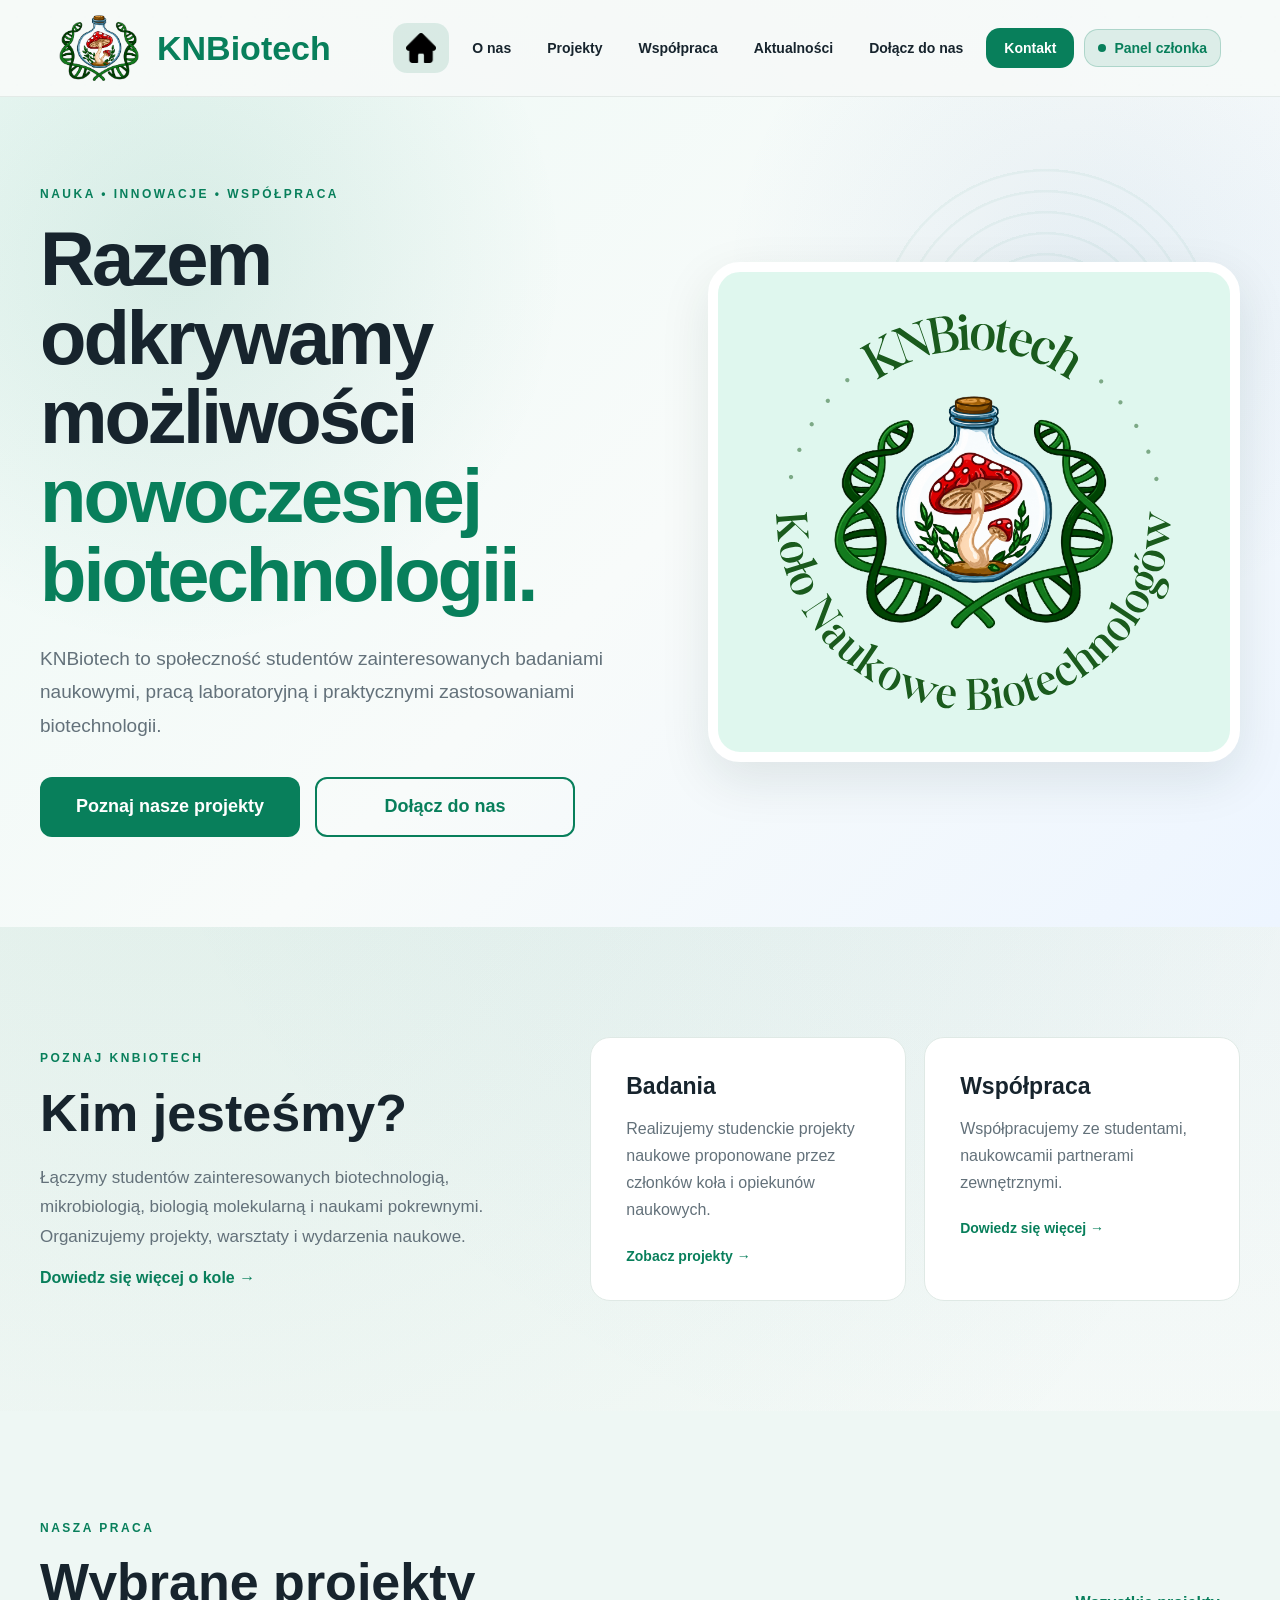
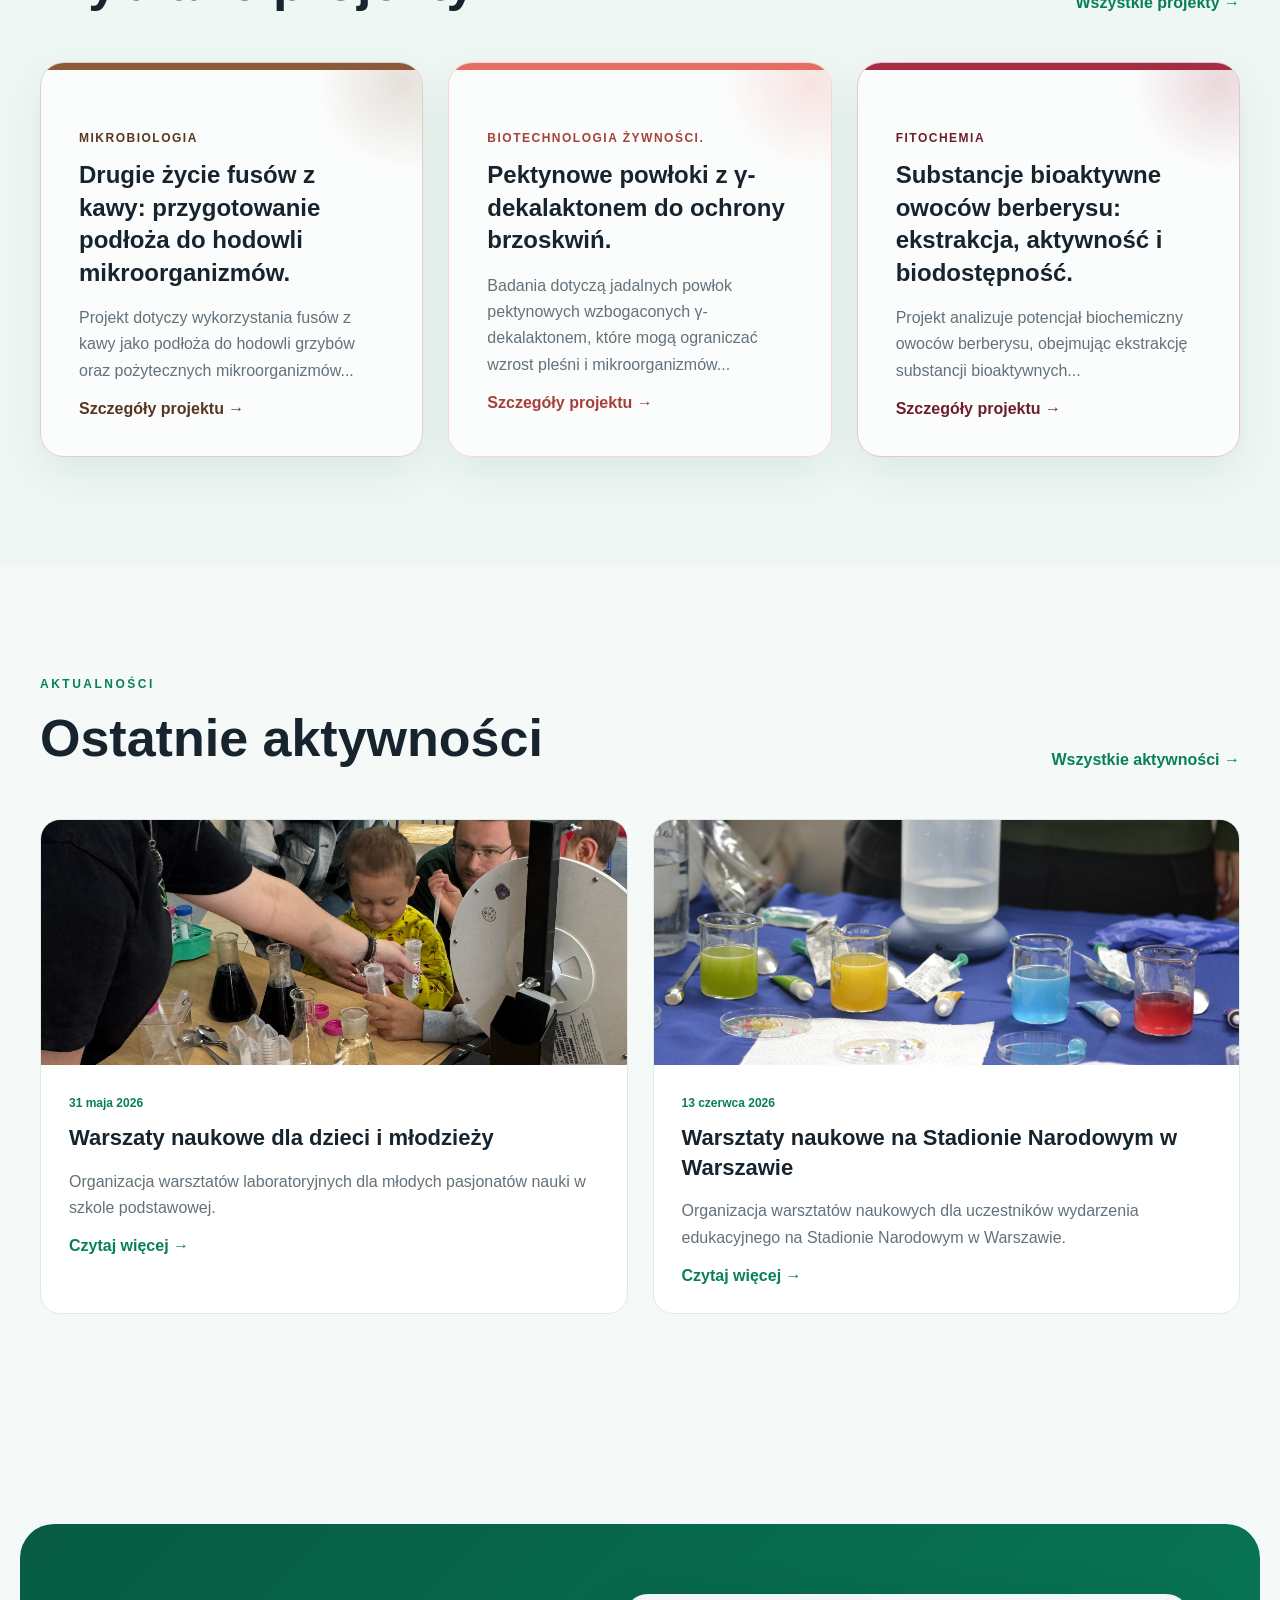
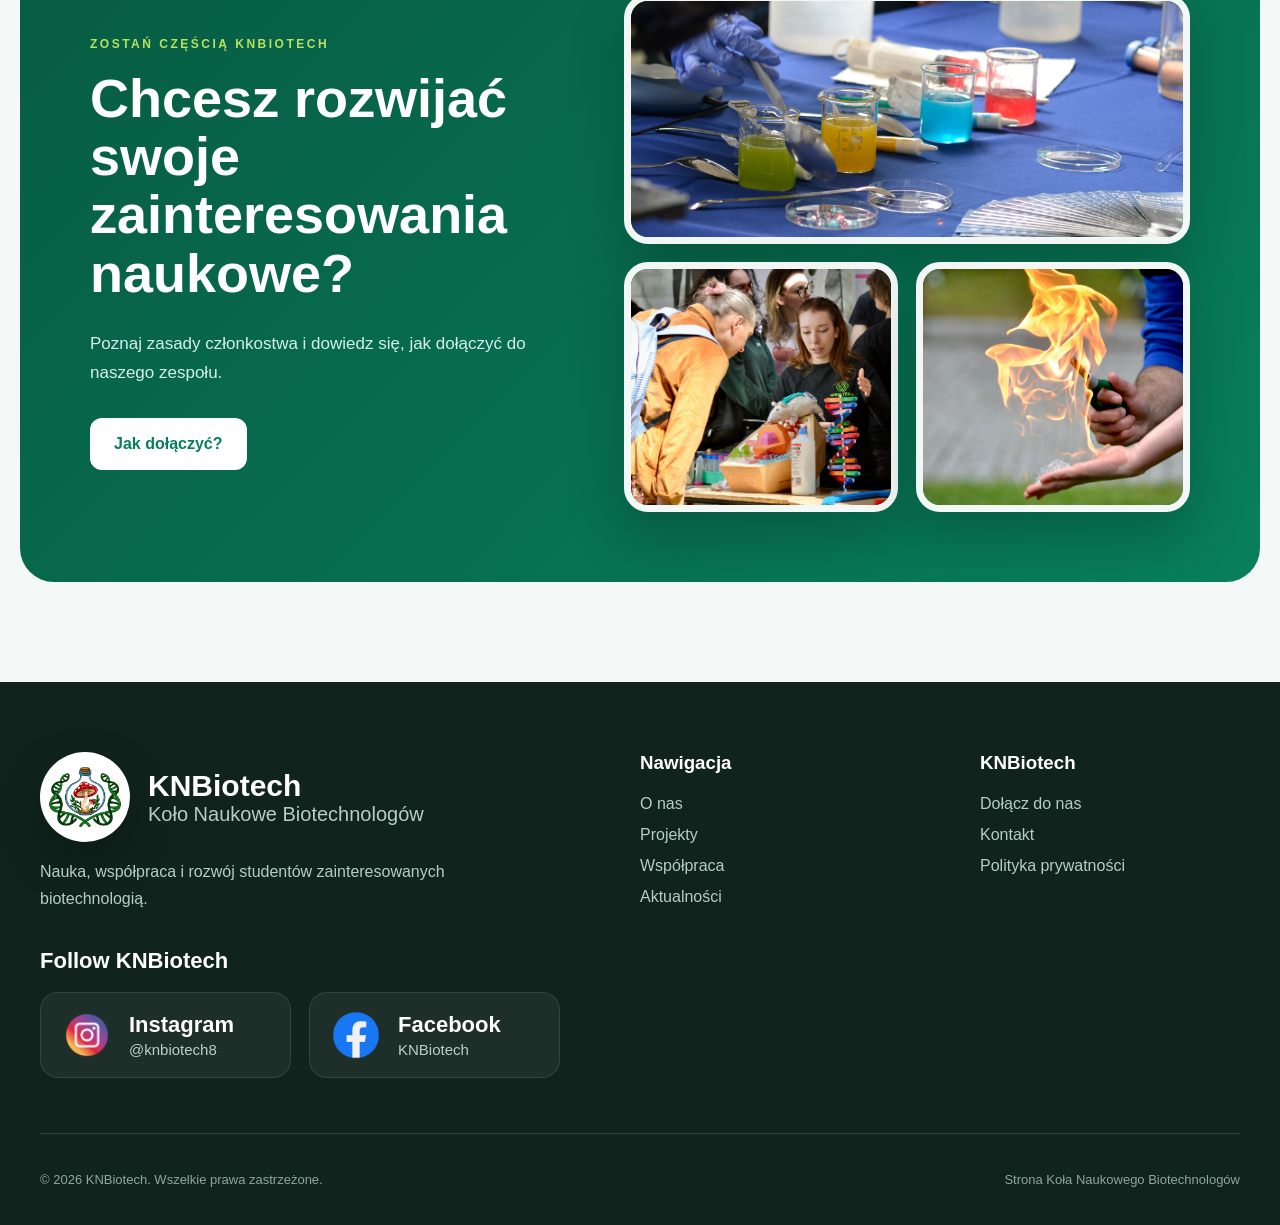
==== commit 170dd1fb: "Update footer links to point to HTML files" ====
--- a/index.html
+++ b/index.html
@@ -584,10 +584,10 @@
 
                     <h3>Nawigacja</h3>
 
-                    <a href="#about">O nas</a>
-                    <a href="#projects">Projekty</a>
+                    <a href="about.html">O nas</a>
+                    <a href="projects.html">Projekty</a>
                     <a href="cooperation.html">Współpraca</a>
-                    <a href="#activities">Aktualności</a>
+                    <a href="activities.html">Aktualności</a>
                     
 
                 </div>
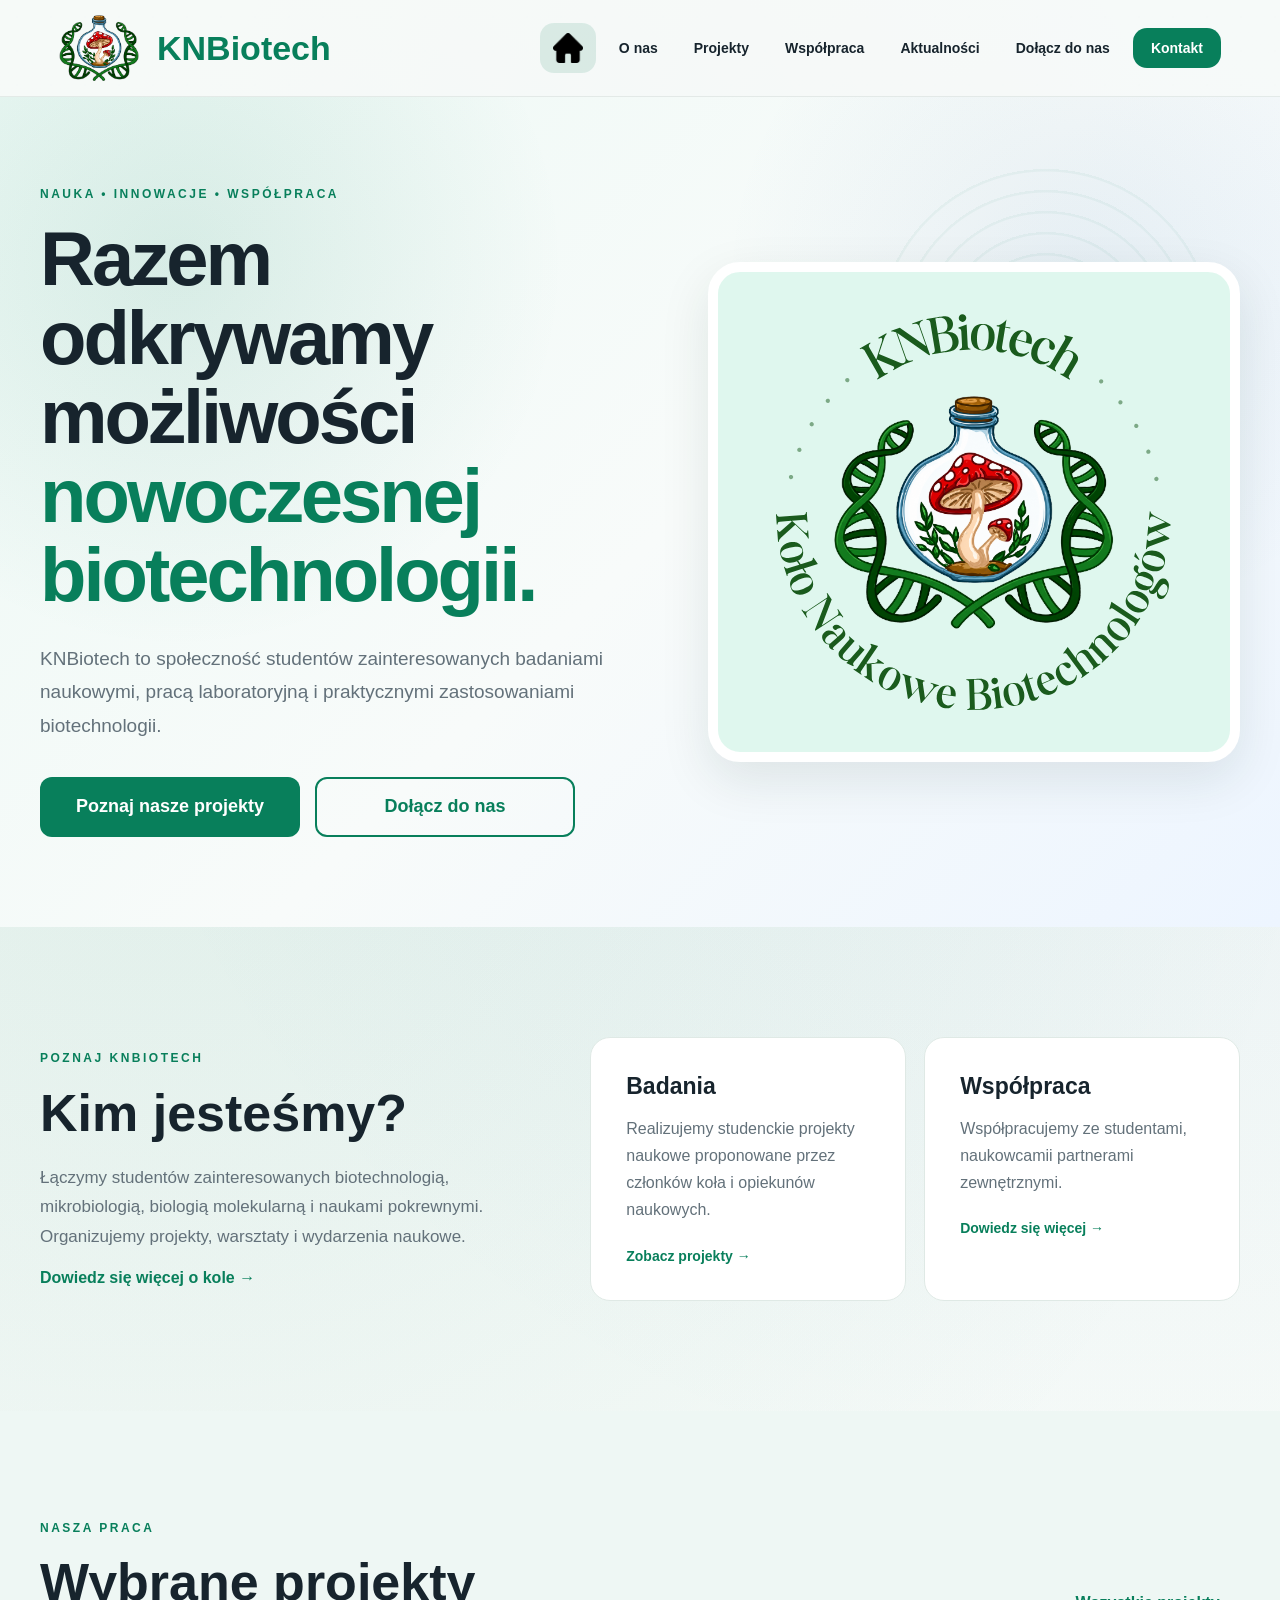
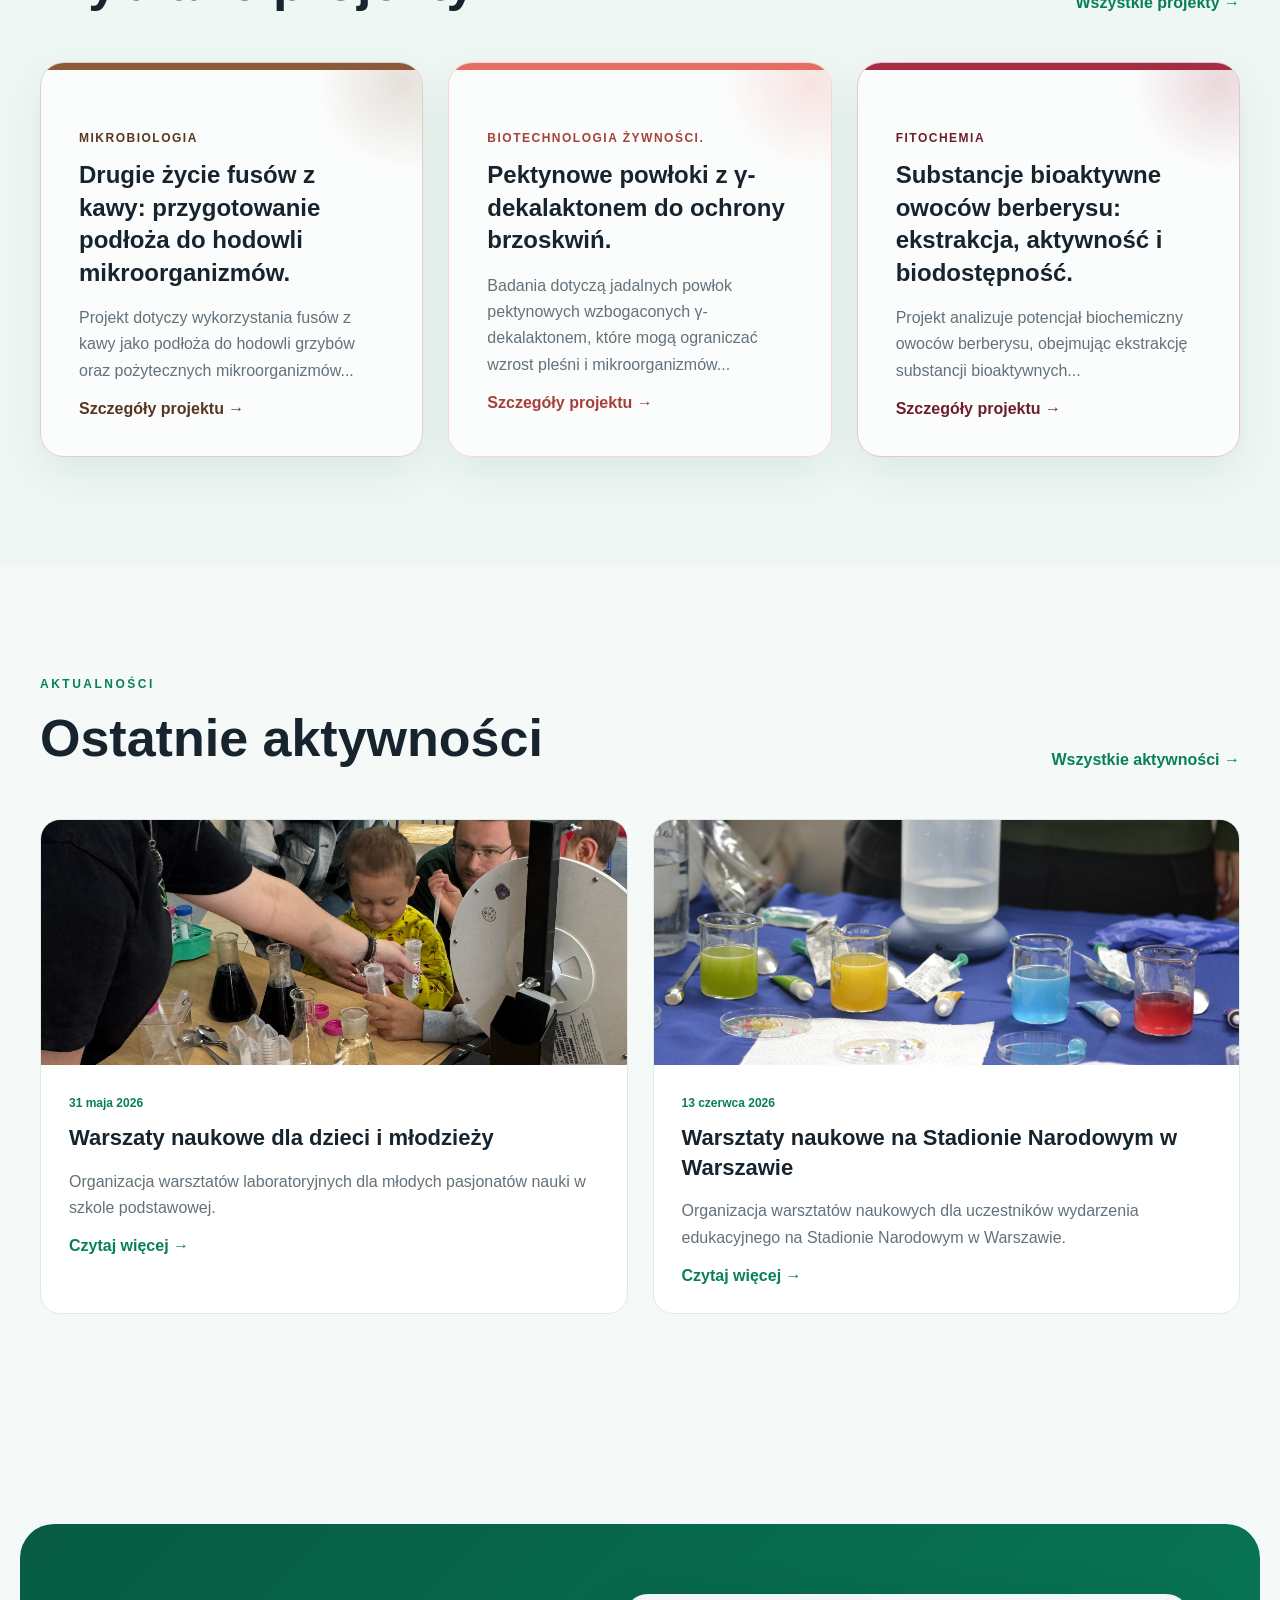
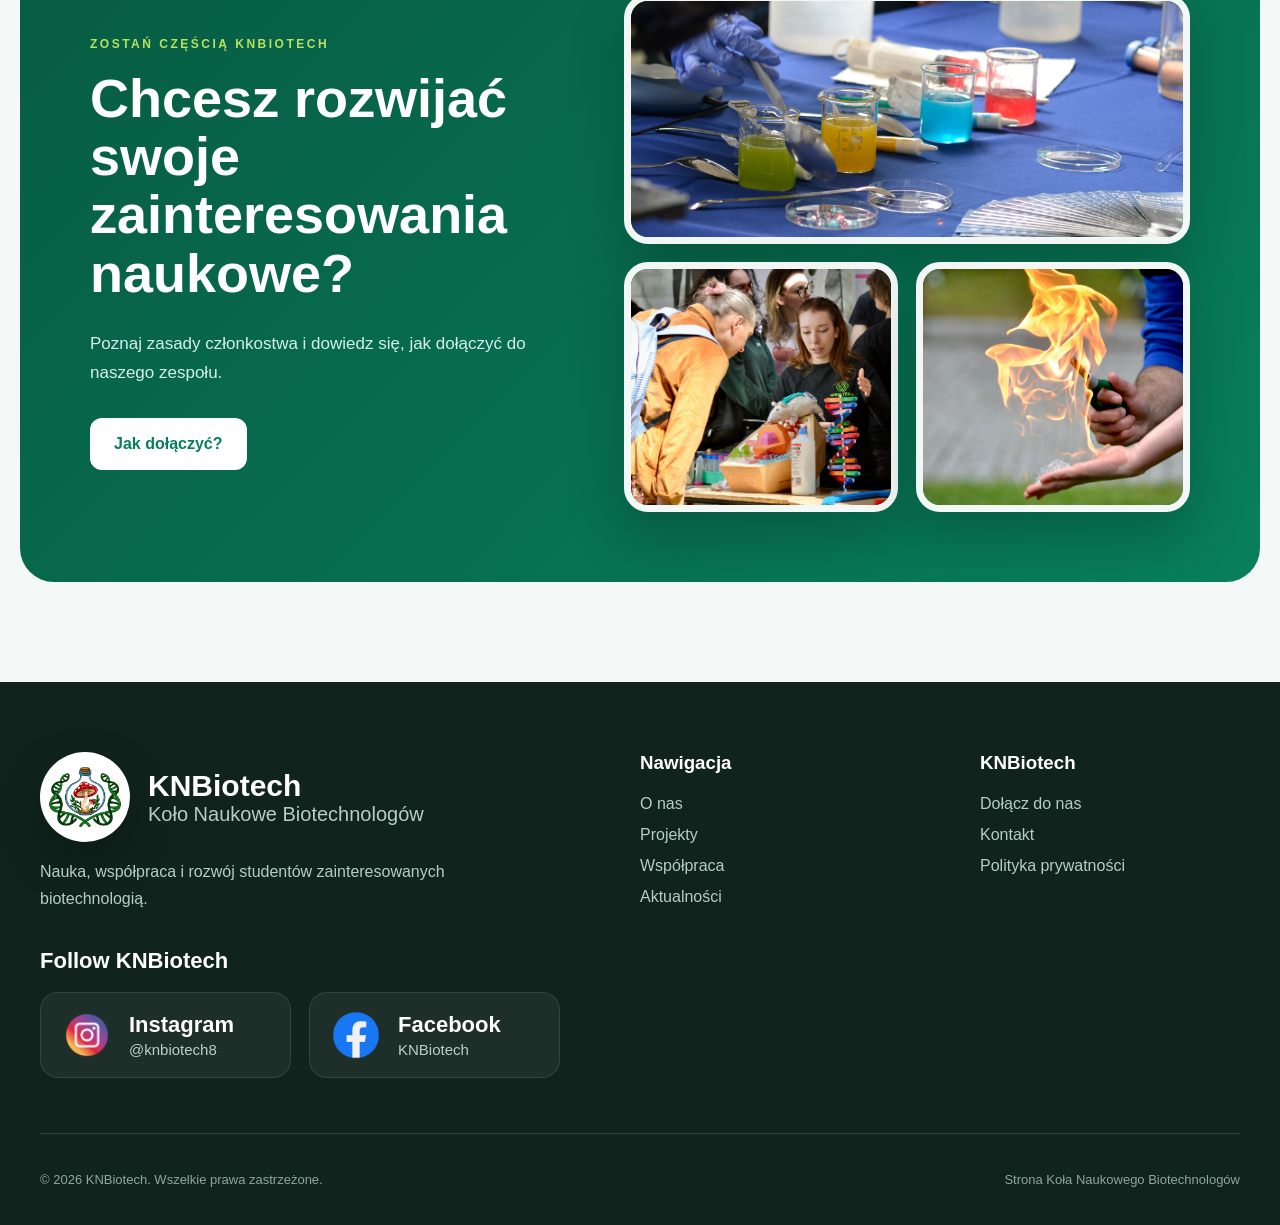
==== commit 738d9472: "Comment out member panel link in index.html Comment out the member panel link in the navigation." ====
--- a/index.html
+++ b/index.html
@@ -80,12 +80,12 @@
                 <a class="nav-contact-button" href="contact.html">
                     Kontakt
                 </a>
-                <a
+                <!-- <a
                     class="nav-member-button"
                     href="/admin/"
                 >
                     Panel członka
-                </a>                
+                </a>  -->              
             </div>
 
         </nav>
@@ -596,8 +596,8 @@
 
                     <h3>KNBiotech</h3>
 
-                    <a href="#join">Dołącz do nas</a>
-                    <a href="#contact">Kontakt</a>
+                    <a href="join.html">Dołącz do nas</a>
+                    <a href="contact.html">Kontakt</a>
                     <a href="#">Polityka prywatności</a>
 
                 </div>
--- a/style.css
+++ b/style.css
@@ -1814,7 +1814,7 @@
     transition: transform 0.5s;
 }
 
-.join-photo:hover {
+/*.join-photo:hover {
     transform: translateY(-6px);
     box-shadow:
         0 32px 65px rgba(0, 0, 0, 0.28);
@@ -1822,7 +1822,7 @@
 
 .join-photo:hover img {
     transform: scale(1.05);
-}
+}*/
 
 @media (max-width: 1000px) {
 
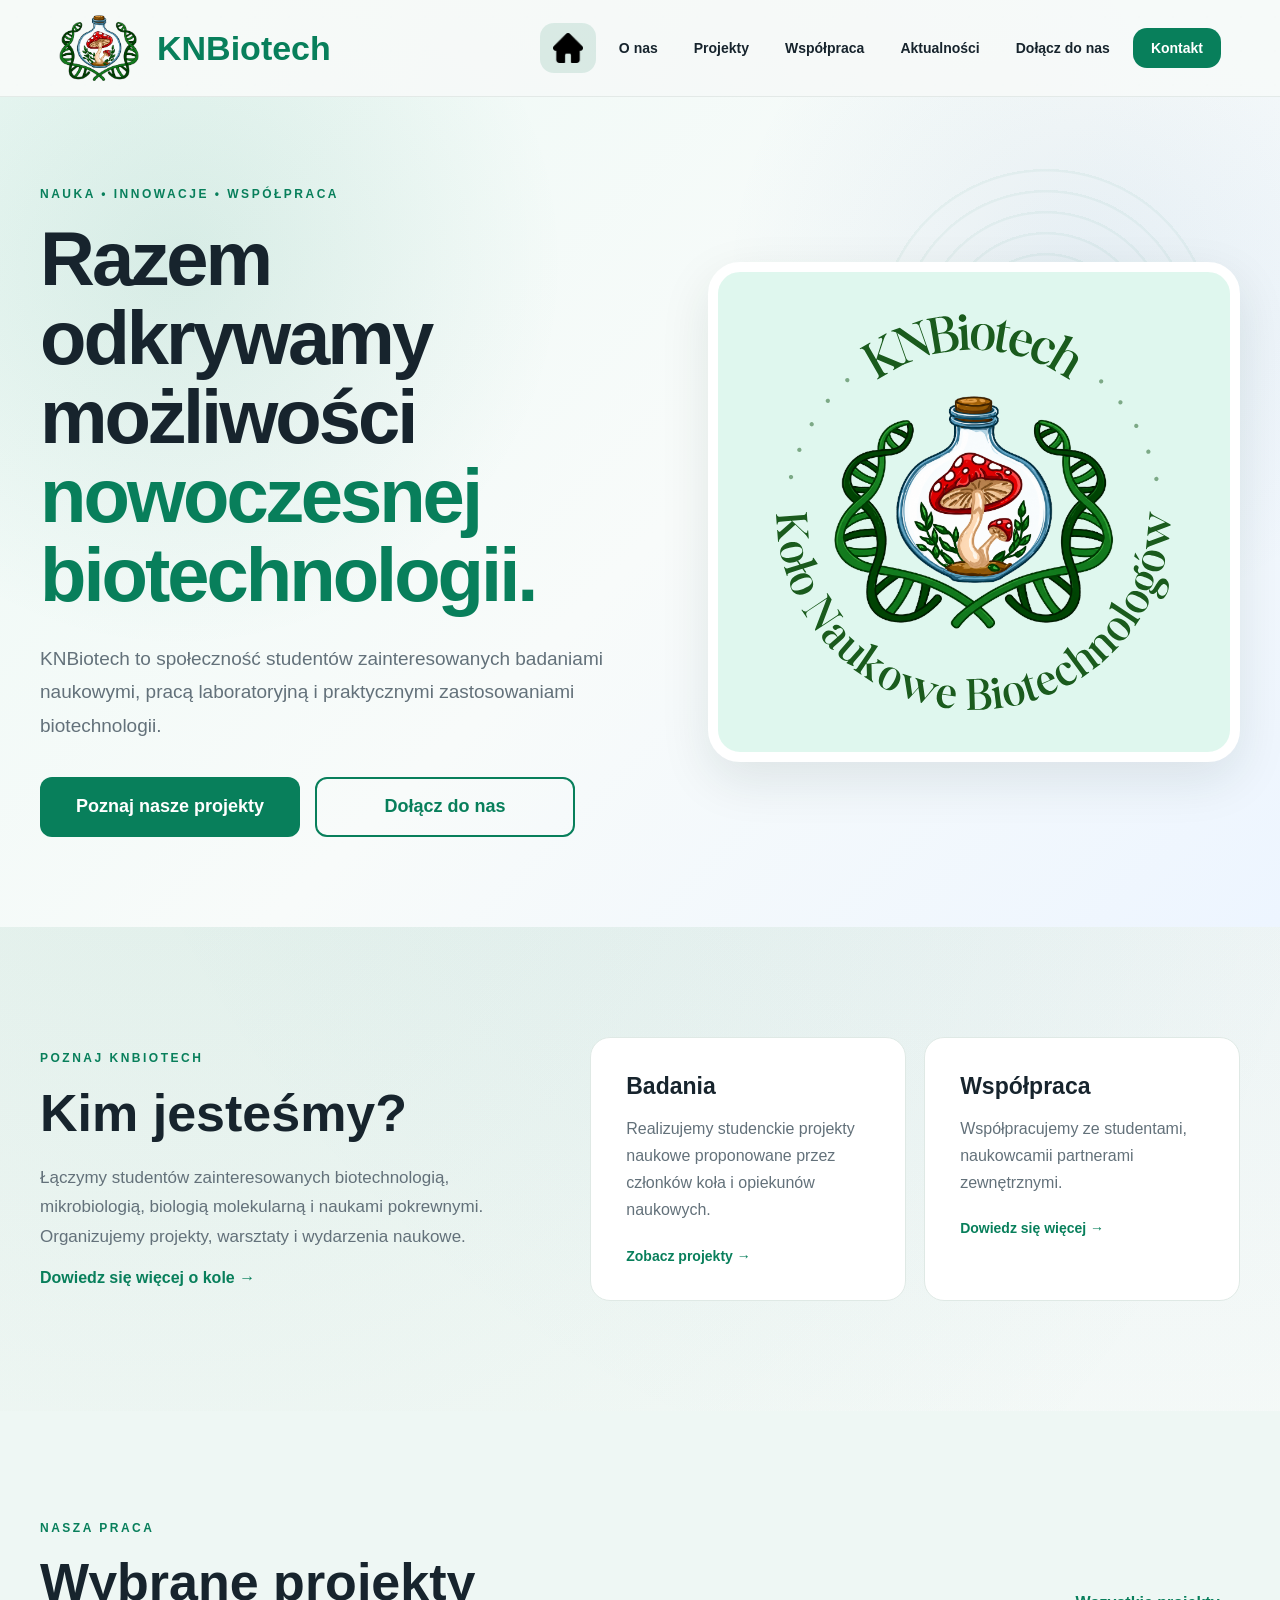
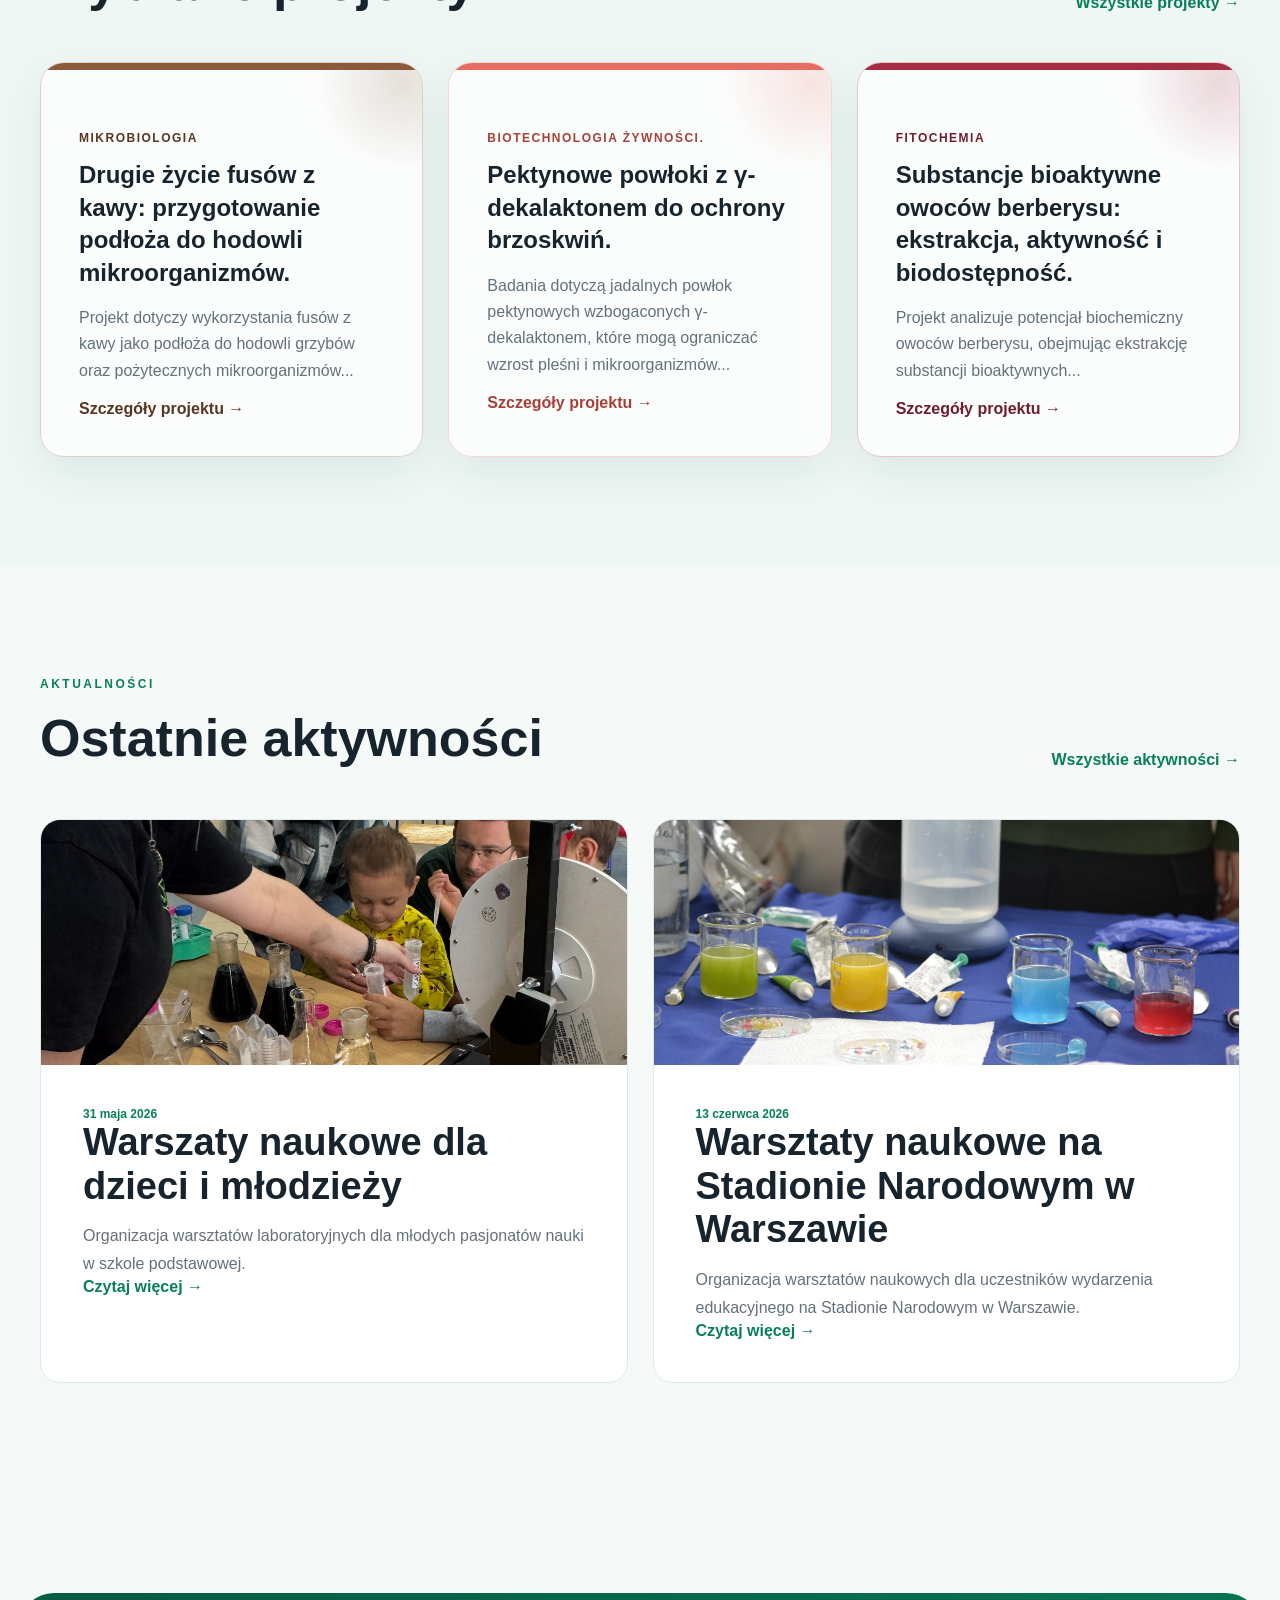
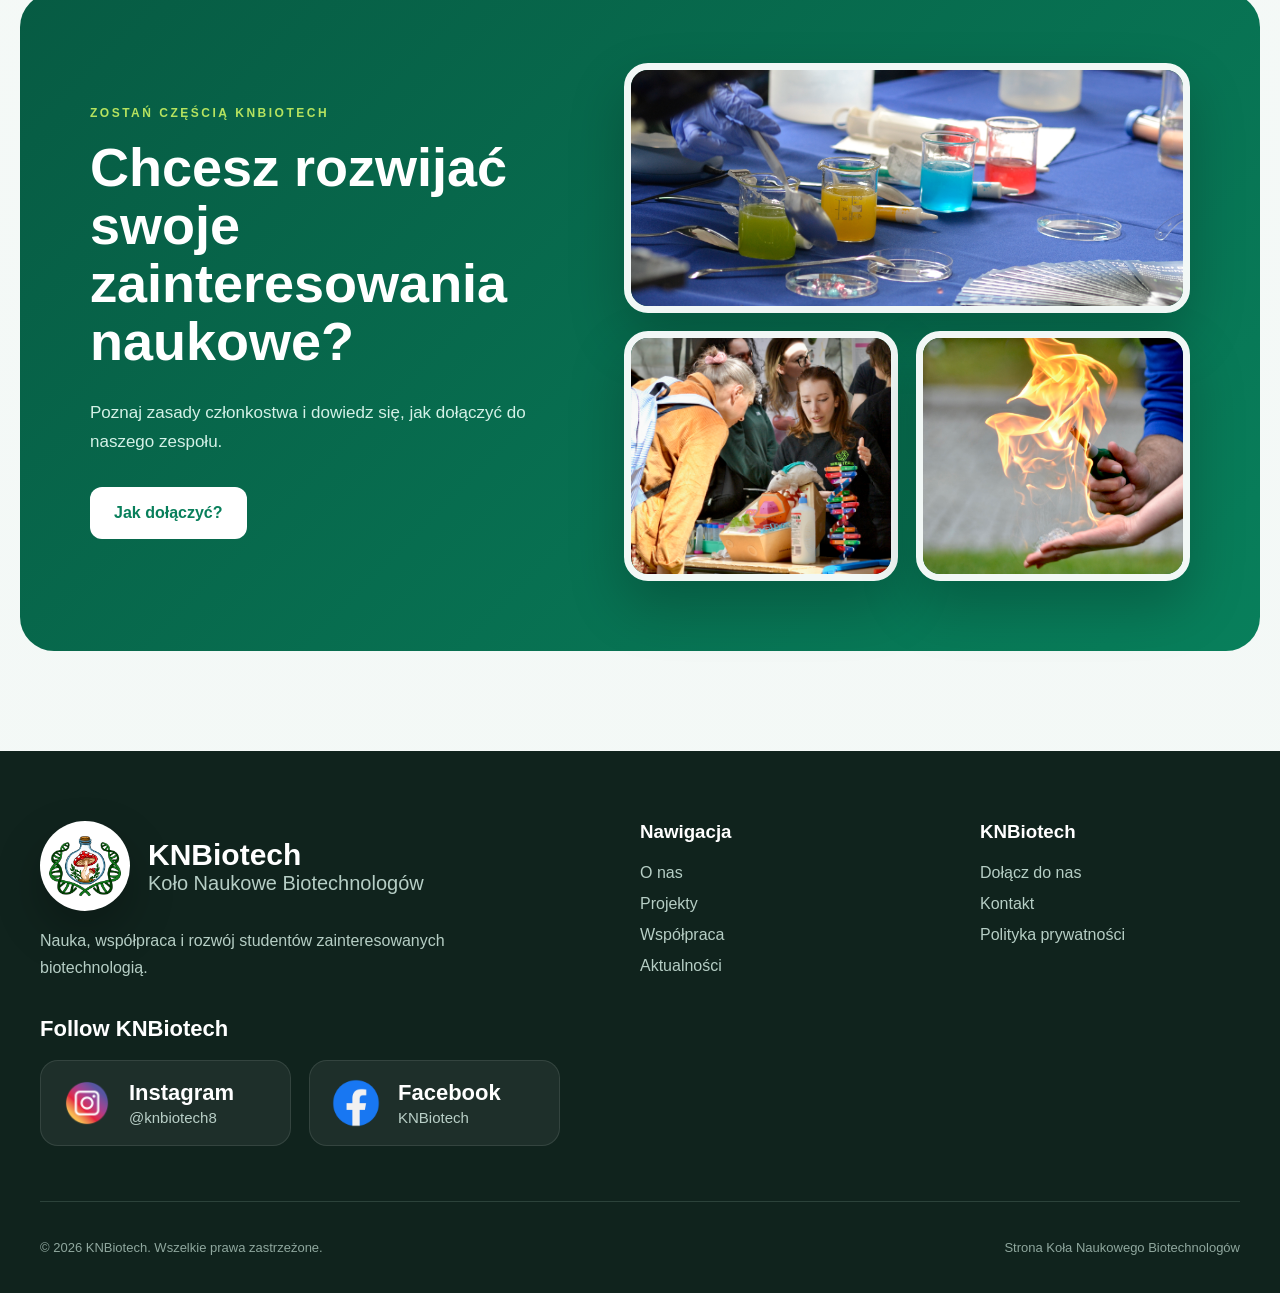
==== commit f04c6498: "Remove fallback image span from index.html" ====
--- a/index.html
+++ b/index.html
@@ -371,7 +371,7 @@
                         >
 
                         <div class="image-fallback">
-                            <span>👩‍🔬</span>
+                            <span></span>
                             <p>Warsztaty naukowe na Stadionie Narodowym</p>
                         </div>
 
--- a/style.css
+++ b/style.css
@@ -505,6 +505,15 @@
         height 0.45s cubic-bezier(0.22, 1, 0.36, 1);
 }
 
+.navbar-logo-icon {
+    width: 45px;
+    height: 45px;
+    object-fit: contain;
+    transition:
+        width 0.45s cubic-bezier(0.22, 1, 0.36, 1),
+        height 0.45s cubic-bezier(0.22, 1, 0.36, 1);
+}
+
 .logo-text {
     display: flex;
     flex-direction: column;
@@ -1814,7 +1823,7 @@
     transition: transform 0.5s;
 }
 
-/*.join-photo:hover {
+.join-photo:hover {
     transform: translateY(-6px);
     box-shadow:
         0 32px 65px rgba(0, 0, 0, 0.28);
@@ -1822,7 +1831,7 @@
 
 .join-photo:hover img {
     transform: scale(1.05);
-}*/
+}
 
 @media (max-width: 1000px) {
 
@@ -5777,55 +5786,174 @@
 
 /* Steps */
 
+/* ==========================================
+   JOIN STEPS
+========================================== */
+
 .join-steps-section {
     padding-top: 105px;
     padding-bottom: 105px;
 }
 
+.join-steps-section .section-heading {
+    margin-bottom: 50px;
+}
+
 .join-steps-grid {
     display: grid;
     grid-template-columns: repeat(3, 1fr);
-    gap: 20px;
-}
+    gap: 24px;
+}
+
+
+
+/* Main card */
 
 .join-steps-grid article {
-    padding: 31px;
+    position: relative;
+
+    min-height: 190px;
+
+    padding: 34px 34px 34px 122px;
+
+    display: flex;
+    flex-direction: column;
+    justify-content: center;
 
     background-color: white;
 
     border: 1px solid var(--border);
-    border-radius: 21px;
+    border-radius: 28px;
 
     box-shadow:
-        0 14px 34px rgba(20, 50, 40, 0.06);
-}
+        0 16px 38px rgba(20, 50, 40, 0.07);
+
+    overflow: hidden;
+
+    transition:
+        transform 0.3s ease,
+        box-shadow 0.3s ease;
+}
+
+/*.join-steps-grid article:hover {
+    transform: translateY(-5px);
+
+    box-shadow:
+        0 24px 50px rgba(20, 50, 40, 0.12);
+}*/
+
+
+/* Number block */
 
 .join-steps-grid article > span {
-    width: 52px;
-    height: 52px;
+    position: absolute;
+
+    top: 0;
+    bottom: 0;
+    left: 0;
+
+    width: 92px;
 
     display: grid;
     place-items: center;
 
-    background-color: var(--primary-light);
-    color: var(--primary);
-
-    border-radius: 15px;
-
+    background:
+        linear-gradient(
+            180deg,
+            var(--primary),
+            var(--primary-dark)
+        );
+
+    color: white;
+
+    border-radius:
+        28px 0 0 28px;
+
+    font-size: 32px;
     font-weight: 900;
-}
+    letter-spacing: -1px;
+}
+
+
+/* Typography */
 
 .join-steps-grid h3 {
-    margin: 24px 0 11px;
-    font-size: 23px;
+    margin: 0 0 12px;
+
+    color: var(--text);
+
+    font-size: 24px;
+    line-height: 1.15;
 }
 
 .join-steps-grid p {
     margin: 0;
 
     color: var(--text-light);
-    line-height: 1.7;
-}
+
+    font-size: 16px;
+    line-height: 1.65;
+}
+
+@media (max-width: 1050px) {
+
+    .join-steps-grid {
+        grid-template-columns: 1fr;
+    }
+
+    .join-steps-grid article {
+        min-height: 150px;
+    }
+}
+
+@media (max-width: 600px) {
+
+    .join-steps-section {
+        padding-top: 70px;
+        padding-bottom: 70px;
+    }
+
+    .join-steps-grid {
+        gap: 16px;
+    }
+
+    .join-steps-grid article {
+        min-height: 145px;
+
+        padding:
+            24px
+            20px
+            24px
+            92px;
+
+        border-radius: 22px;
+    }
+
+    .join-steps-grid article > span {
+        width: 70px;
+
+        border-radius:
+            22px 0 0 22px;
+
+        font-size: 25px;
+    }
+
+    .join-steps-grid h3 {
+        font-size: 20px;
+    }
+
+    .join-steps-grid p {
+        font-size: 14px;
+        line-height: 1.55;
+    }
+}
+
+
+
+
+
+
+
 
 
 /* Form */
@@ -6393,6 +6521,8 @@
         border-radius: 17px;
     }
 }
+
+
 
 
 
@@ -6545,12 +6675,26 @@
 }
 
 
+
+
+
+
+
+
+
+
+
+
+
+
+
+
 /* Contact people */
-
 .contact-people-section {
     padding-top: 105px;
     padding-bottom: 105px;
 }
+
 
 .contact-people-grid {
     display: grid;
@@ -6558,144 +6702,396 @@
     gap: 22px;
 }
 
-.contact-person-card {
-    position: relative;
-    overflow: hidden;
-
-    min-height: 390px;
-    padding: 34px;
-
-    display: flex;
-    flex-direction: column;
-    align-items: flex-start;
-
-    background-color: white;
-
-    border: 1px solid var(--border);
-    border-radius: 25px;
-
-    box-shadow:
-        0 16px 40px rgba(20, 50, 40, 0.07);
-
-    transition:
-        transform 0.3s ease,
-        border-color 0.3s ease,
-        box-shadow 0.3s ease;
-}
-
-.contact-person-card:hover {
+
+
+
+.contact-person-card{
+    display:flex;
+    flex-direction:column;
+
+    background:#fff;
+
+    border:1px solid var(--border);
+    border-radius:28px;
+
+    overflow:hidden;
+
+    min-height:360px;
+}
+
+
+.contact-person-header{
+    background:linear-gradient(
+        135deg,
+        #0a7f59,
+        #12c768
+    );
+
+    padding:36px 28px;
+
+    text-align:center;
+
+    border-radius:0 0 38px 38px;
+
+    flex-shrink:0;
+    
+}
+
+.contact-person-header h3{
+    margin:0;
+
+    color:white;
+
+    font-size:34px;
+
+    line-height:1.15;
+
+    font-weight:800;
+}
+
+.contact-person-role{
+    margin:0 0 14px;
+
+    color:white;
+
+    font-size:14px;
+
+    font-weight:800;
+
+    letter-spacing:1.5px;
+
+    text-transform:uppercase;
+}
+
+
+
+
+
+.contact-person-content{
+    flex:1;
+
+    display:flex;
+    flex-direction:column;
+
+    padding:34px;
+    
+}
+
+
+.contact-person-content > p{
+    margin: 0 0 32px;
+
+    color:var(--text-light);
+    line-height:1.7;
+    font-size:18px;
+}
+
+
+.contact-person-content a{
+    margin-top: 0;
+    display:flex;
+    justify-content:space-between;
+    align-items:center;
+    padding:16px 22px;
+    border-radius:16px;
+    background:#f7faf8;
+    border:1px solid var(--border);
+    color:var(--primary);
+    text-decoration: none;
+    font-weight: 800;
+}
+
+.contact-person-content a:hover {
     border-color: var(--primary);
-
-    box-shadow:
-        0 24px 55px rgba(20, 70, 50, 0.12);
-
-    transform: translateY(-7px);
-}
-
-.contact-person-number {
-    width: 58px;
-    height: 58px;
-
-    display: grid;
-    place-items: center;
-
-    margin-bottom: 42px;
-
-    background-color: var(--primary-light);
     color: var(--primary);
-
-    border-radius: 17px;
-
-    font-size: 17px;
-    font-weight: 900;
-}
-
-.contact-person-role {
-    margin: 0 0 12px;
-
-    color: var(--primary);
-
-    font-size: 11px;
-    font-weight: 900;
-    letter-spacing: 1.5px;
-}
-
-.contact-person-card h3 {
-    margin: 0 0 16px;
-
-    color: var(--text);
-
-    font-size: 30px;
-}
-
-.contact-person-card > p:not(.contact-person-role) {
-    margin: 0 0 25px;
-
-    color: var(--text-light);
-    line-height: 1.7;
-}
-
-.contact-person-card > a {
+}
+
+
+
+.contact-social-buttons{
+    margin-top: 0;
+
+    display:grid;
+
+    gap:10px;
+    grid-template-columns: repeat(2, minmax(0, 1fr));
+    
+    width: 100%;
+}
+
+
+.contact-social-buttons a {
+    
+    
+    padding: 13px 13px;
+
     display: flex;
     align-items: center;
-    justify-content: space-between;
-    gap: 18px;
-
-    width: 100%;
-    margin-top: auto;
-
+    justify-content: center;
+    gap: 14px;
+
+    background: #f7faf8;
     color: var(--primary);
-    text-decoration: none;
-
-    font-weight: 800;
-}
-
-.contact-person-card > a span {
-    font-size: 20px;
-
-    transition: transform 0.25s ease;
-}
-
-.contact-person-card > a:hover span {
-    transform: translate(4px, -4px);
-}
-
-.contact-social-buttons {
-    display: grid;
-    gap: 11px;
-
-    width: 100%;
-    margin-top: auto;
-}
-
-.contact-social-buttons a {
-    padding: 13px 15px;
-
-    display: flex;
-    align-items: center;
-    gap: 12px;
-
-    background-color: #f4f8f6;
-    color: var(--text);
 
     border: 1px solid var(--border);
-    border-radius: 13px;
+    border-radius: 16px;
 
     text-decoration: none;
     font-weight: 800;
+    font-size: 17px;
 }
 
 .contact-social-buttons a:hover {
     border-color: var(--primary);
     color: var(--primary);
 }
-
 .contact-social-buttons img {
     width: 31px;
     height: 31px;
 
+    
+
     object-fit: contain;
 }
+
+
+
+
+@media (max-width:768px){
+    .contact-people-grid{
+        grid-template-columns:1fr;
+    }
+
+    .contact-person-card{
+        min-height:auto;
+    }
+
+    .contact-person-header{
+        padding:26px 20px;
+    }
+
+    .contact-person-header h3{
+        font-size:32px;
+    }
+
+    .contact-person-role{
+        font-size:12px;
+    }
+
+    .contact-person-content{
+        padding:28px 24px 26px;
+    }
+
+    .contact-social-buttons {
+        grid-template-columns: repeat(2, minmax(0, 1fr));
+        gap: 12px;
+    }
+
+    .contact-social-buttons a {
+        min-height: 68px;
+
+        padding: 12px 14px;
+
+        gap: 10px;
+
+        font-size: 15px;
+    }
+    
+    .contact-social-buttons img {
+        width: 34px;
+        height: 34px;
+        flex-basis: 34px;
+    }
+   
+}
+
+
+
+
+
+
+
+/*
+
+
+.contact-person-card{
+
+    display:flex;
+    flex-direction:column;
+
+    background:#fff;
+
+    border:1px solid var(--border);
+    border-radius:30px;
+
+    overflow:hidden;
+
+    min-height:430px;
+
+    padding:0;
+}
+.contact-person-content{
+
+    display:flex;
+    flex-direction:column;
+
+    flex:1;
+
+    padding:42px 36px 36px;
+}
+
+.contact-person-card > a,
+.contact-social-buttons{
+
+    margin-top:auto;
+}
+.contact-person-header{
+
+    background:linear-gradient(
+        135deg,
+        #0b7c5c,
+        #12c567
+    );
+
+    padding:40px 28px;
+
+    text-align:center;
+
+    border-radius:0 0 42px 42px;
+}
+.contact-person-header h3{
+
+    margin:0;
+
+    color:white;
+
+    font-size:48px;
+
+    line-height:1.1;
+}
+.contact-person-role{
+
+    margin:0 0 16px;
+
+    color:white;
+
+    font-size:15px;
+
+    font-weight:800;
+
+    letter-spacing:1.4px;
+
+    text-transform:uppercase;
+}
+.contact-person-card h3{
+
+    margin:0 0 18px;
+
+    font-size:26px;
+
+    line-height:1.15;
+}
+.contact-person-card > p:not(.contact-person-role) {
+    margin: 0 0 25px;
+
+    color: var(--text-light);
+    line-height: 1.7;
+}
+.contact-person-card > a{
+
+    margin-top:auto;
+
+    display:flex;
+    align-items:center;
+    justify-content:space-between;
+
+    padding:14px 18px;
+
+    border-radius:14px;
+
+    background:#f6faf8;
+
+    border:1px solid var(--border);
+
+    text-decoration:none;
+
+    color:var(--primary);
+
+    font-weight:700;
+}
+.contact-person-card > a span {
+    font-size: 20px;
+
+    transition: transform 0.25s ease;
+}
+.contact-person-card > a:hover span {
+    transform: translate(4px, -4px);
+}
+
+.contact-social-buttons a:hover {
+    border-color: var(--primary);
+    color: var(--primary);
+}
+.contact-social-buttons img {
+    width: 31px;
+    height: 31px;
+
+    object-fit: contain;
+}
+@media (max-width:1000px){
+
+.contact-people-grid{
+    grid-template-columns:1fr;
+}
+
+.contact-person-card{
+
+    padding:
+        28px
+        22px
+        28px
+        96px;
+
+    min-height:auto;
+}
+
+.contact-person-number{
+
+    width:70px;
+
+    font-size:24px;
+
+    border-radius:
+        22px 0 0 22px;
+}
+
+}
+@media (max-width:768px){
+
+    .contact-person-header{
+
+        padding:28px 20px;
+    }
+
+    .contact-person-header h3{
+
+        font-size:34px;
+    }
+
+    .contact-person-role{
+
+        font-size:13px;
+    }
+
+    .contact-person-content{
+
+        padding:28px 24px 24px;
+    }
+
+}
+*/
+
+
 
 
 /* Contact form */
@@ -7314,3 +7710,1923 @@
         border-radius: 23px;
     }
 }
+
+
+
+
+
+
+
+
+
+
+
+
+
+
+
+
+
+
+
+
+
+/* ==========================================
+   ACTIVITIES PAGE
+========================================== */
+
+.activities-hero {
+    padding: 145px 20px 105px;
+
+    background:
+        radial-gradient(
+            circle at 12% 25%,
+            rgba(7, 126, 89, 0.12),
+            transparent 30%
+        ),
+        radial-gradient(
+            circle at 88% 15%,
+            rgba(185, 231, 112, 0.15),
+            transparent 27%
+        ),
+        linear-gradient(
+            135deg,
+            #edf8f4,
+            #f8fbfa
+        );
+}
+
+.activities-hero-content {
+    width: min(1200px, 100%);
+    margin: 0 auto;
+
+    display: grid;
+    grid-template-columns: 1fr 0.75fr;
+
+    gap: 80px;
+    align-items: end;
+}
+
+.activities-hero h1 {
+    max-width: 780px;
+
+    margin: 0;
+
+    color: var(--text);
+
+    font-size: clamp(56px, 7vw, 86px);
+
+    line-height: 1;
+
+    letter-spacing: -3px;
+}
+
+.activities-hero h1 span {
+    display: block;
+
+    color: var(--primary);
+}
+
+.activities-hero-description {
+    max-width: 520px;
+
+    margin: 0 0 8px;
+
+    color: var(--text-light);
+
+    font-size: 18px;
+
+    line-height: 1.75;
+}
+
+
+/* ==========================================
+   LATEST EVENT
+========================================== */
+
+/* ==========================================
+   LATEST ACTIVITY SECTION
+========================================== */
+
+.latest-activity-section {
+    padding: 90px 32px 110px;
+}
+
+
+.latest-activity-heading {
+    max-width: 1450px;
+    margin: 0 auto 55px;
+
+    display: flex;
+    align-items: flex-end;
+    justify-content: space-between;
+
+    gap: 40px;
+}
+
+
+.section-kicker {
+    margin: 0 0 18px;
+
+    color: #07875f;
+
+    font-size: 15px;
+    font-weight: 800;
+    letter-spacing: .2em;
+
+    text-transform: uppercase;
+}
+
+
+.latest-activity-heading h2 {
+    margin: 0;
+
+    font-size: clamp(48px, 5vw, 78px);
+    line-height: .98;
+    letter-spacing: -0.045em;
+
+    color: #14222b;
+}
+
+
+.latest-activity-intro {
+    margin: 0 0 10px;
+
+    max-width: 520px;
+
+    color: #6b7880;
+
+    font-size: 21px;
+    line-height: 1.5;
+}
+
+
+/* ==========================================
+   CARD
+========================================== */
+
+.latest-activity-card {
+    max-width: 1450px;
+    margin: 0 auto;
+
+    display: grid;
+    grid-template-columns: 46% 54%;
+
+    min-height: 590px;
+
+    overflow: hidden;
+
+    background: #fff;
+
+    border: 1px solid rgba(20, 50, 40, .08);
+    border-radius: 34px;
+
+    box-shadow:
+        0 22px 65px rgba(31, 67, 55, .08);
+}
+
+
+/* ==========================================
+   IMAGE
+========================================== */
+
+.latest-activity-image {
+    position: relative;
+
+    min-height: 590px;
+
+    overflow: hidden;
+
+    background: #e8f7f1;
+}
+
+
+.latest-activity-image img {
+    position: absolute;
+    inset: 0;
+
+    width: 100%;
+    height: 100%;
+
+    display: block;
+
+    object-fit: cover;
+    object-position: center;
+}
+
+
+/* ==========================================
+   CONTENT
+========================================== */
+
+.latest-activity-content {
+    padding: 70px 72px;
+
+    display: flex;
+    flex-direction: column;
+    justify-content: center;
+    align-items: flex-start;
+}
+
+
+.latest-activity-meta {
+    display: flex;
+    flex-wrap: wrap;
+
+    gap: 12px;
+
+    margin-bottom: 30px;
+}
+
+
+.latest-activity-meta span {
+    display: inline-flex;
+    align-items: center;
+
+    min-height: 38px;
+
+    padding: 9px 18px;
+
+    border-radius: 999px;
+
+    background: #dff7ed;
+
+    color: #07875f;
+
+    font-size: 13px;
+    font-weight: 800;
+    letter-spacing: .06em;
+
+    text-transform: uppercase;
+}
+
+
+.latest-activity-content h3 {
+    margin: 0 0 28px;
+
+    max-width: 690px;
+
+    color: #14222b;
+
+    font-size: clamp(45px, 4vw, 68px);
+    line-height: 1.02;
+
+    letter-spacing: -0.04em;
+}
+
+
+.latest-activity-content > p {
+    margin: 0 0 38px;
+
+    max-width: 720px;
+
+    color: #68767e;
+
+    font-size: 20px;
+    line-height: 1.6;
+}
+
+
+/* ==========================================
+   BUTTON
+========================================== */
+
+.latest-activity-button {
+    display: inline-flex;
+    align-items: center;
+    justify-content: center;
+
+    gap: 16px;
+
+    padding: 17px 25px;
+
+    border-radius: 15px;
+
+    background: #07875f;
+
+    color: #fff;
+
+    text-decoration: none;
+
+    font-size: 17px;
+    font-weight: 800;
+
+    transition:
+        transform .2s ease,
+        background .2s ease;
+}
+
+
+.latest-activity-button {
+    margin-top: 28px;
+}
+
+
+.latest-activity-button:hover {
+    background: #066e4e;
+
+    transform: translateY(-2px);
+}
+
+
+.latest-activity-button span {
+    font-size: 20px;
+}
+
+
+
+
+.activity-meta {
+    display: flex;
+    flex-wrap: wrap;
+
+    gap: 10px;
+
+    margin-bottom: 22px;
+}
+
+.activity-meta > * {
+    padding: 8px 12px;
+
+    background: var(--primary-light);
+
+    color: var(--primary);
+
+    border-radius: 999px;
+
+    font-size: 11px;
+
+    font-weight: 900;
+
+    letter-spacing: 0.8px;
+
+    text-transform: uppercase;
+}
+
+.latest-activity-content h3 {
+    margin: 0 0 20px;
+
+    color: var(--text);
+
+    font-size: clamp(38px, 4.5vw, 58px);
+
+    line-height: 1.05;
+
+    letter-spacing: -1.7px;
+}
+
+.latest-activity-content > p {
+    margin: 0;
+
+    color: var(--text-light);
+
+    font-size: 17px;
+
+    line-height: 1.75;
+}
+
+
+.activity-expand-button,
+.activity-details-button {
+    align-self: flex-start;
+
+    margin-top: 30px;
+
+    padding: 14px 20px;
+
+    display: flex;
+    align-items: center;
+
+    gap: 12px;
+
+    border: none;
+
+    border-radius: 14px;
+
+    background: var(--primary);
+
+    color: white;
+
+    font: inherit;
+
+    font-weight: 800;
+
+    cursor: pointer;
+}
+
+
+
+.activity-instagram-button{
+
+    display:flex;
+    align-items:center;
+    justify-content:center;
+    gap:14px;
+
+    width:fit-content;
+
+    margin-top:34px;
+
+    padding:15px 24px;
+
+    background:linear-gradient(
+        135deg,
+        #0b7c5c,
+        #12c567
+    );
+
+    color:white;
+
+    text-decoration:none;
+    font-weight:800;
+
+    border-radius:15px;
+
+    transition:
+        transform .25s,
+        box-shadow .25s;
+
+    box-shadow:
+        0 10px 28px rgba(8,127,91,.18);
+}
+
+.activity-instagram-button img{
+
+    width:26px;
+    height:26px;
+
+    object-fit:contain;
+}
+
+.activity-instagram-button span{
+
+    font-size:20px;
+
+    transition:transform .25s;
+}
+
+.activity-instagram-button:hover{
+
+    transform:translateY(-2px);
+
+    box-shadow:
+        0 16px 36px rgba(8,127,91,.25);
+}
+
+.activity-instagram-button:hover span{
+
+    transform:translate(3px,-3px);
+}
+
+
+
+
+/* ==========================================
+   ARCHIVE BROWSER
+========================================== */
+
+.activities-browser-section {
+    padding-top: 100px;
+    padding-bottom: 50px;
+}
+
+.activities-browser-header {
+    display: grid;
+
+    grid-template-columns: 1fr auto;
+
+    gap: 50px;
+
+    align-items: end;
+}
+
+.activities-browser-header h2 {
+    margin: 0;
+
+    font-size: clamp(46px, 6vw, 72px);
+
+    line-height: 1;
+
+    letter-spacing: -2px;
+}
+
+.activities-controls {
+    display: flex;
+
+    gap: 15px;
+}
+
+.activities-search,
+.activities-sort {
+    display: grid;
+
+    gap: 7px;
+}
+
+.activities-search span,
+.activities-sort span {
+    color: var(--text-light);
+
+    font-size: 11px;
+
+    font-weight: 800;
+
+    text-transform: uppercase;
+
+    letter-spacing: 1px;
+}
+
+.activities-search input,
+.activities-sort select {
+    min-height: 48px;
+
+    padding: 0 15px;
+
+    background: white;
+
+    color: var(--text);
+
+    border: 1px solid var(--border);
+
+    border-radius: 13px;
+
+    font: inherit;
+}
+
+.activities-search input {
+    min-width: 260px;
+}
+
+.activity-filter-buttons {
+    display: flex;
+    flex-wrap: wrap;
+
+    gap: 10px;
+
+    margin-top: 35px;
+}
+
+.activity-filter {
+    padding: 11px 17px;
+
+    background: white;
+
+    color: var(--text-light);
+
+    border: 1px solid var(--border);
+
+    border-radius: 999px;
+
+    font: inherit;
+
+    font-size: 13px;
+
+    font-weight: 800;
+
+    cursor: pointer;
+
+    transition: 0.25s;
+}
+
+.activity-filter:hover,
+.activity-filter.active {
+    background: var(--primary);
+
+    color: white;
+
+    border-color: var(--primary);
+}
+
+
+/* ==========================================
+   TIMELINE
+========================================== */
+
+.activities-archive-section {
+    padding-top: 40px;
+    padding-bottom: 115px;
+}
+
+.activities-timeline {
+    position: relative;
+}
+
+.activities-timeline::before {
+    position: absolute;
+
+    top: 0;
+    bottom: 0;
+
+    left: 105px;
+
+    width: 2px;
+
+    background:
+        linear-gradient(
+            180deg,
+            var(--primary),
+            rgba(8, 127, 91, 0.12)
+        );
+
+    content: "";
+}
+
+.timeline-event {
+    position: relative;
+
+    display: grid;
+
+    grid-template-columns:
+        90px
+        1fr;
+
+    gap: 60px;
+
+    margin-bottom: 45px;
+}
+
+.timeline-marker {
+    position: absolute;
+
+    left: 96px;
+
+    top: 35px;
+
+    z-index: 2;
+}
+
+.timeline-marker span {
+    display: block;
+
+    width: 20px;
+    height: 20px;
+
+    background: var(--primary);
+
+    border: 5px solid white;
+
+    border-radius: 50%;
+
+    box-shadow:
+        0 0 0 1px var(--border);
+}
+
+.timeline-date {
+    padding-top: 30px;
+
+    text-align: right;
+}
+
+.timeline-date time {
+    display: flex;
+    flex-direction: column;
+
+    gap: 3px;
+}
+
+.timeline-date strong {
+    color: var(--primary);
+
+    font-size: 22px;
+}
+
+.timeline-date span {
+    color: var(--text-light);
+
+    font-size: 12px;
+
+    font-weight: 700;
+}
+
+.timeline-card {
+    display: grid;
+
+    grid-template-columns:
+        minmax(340px, 0.72fr)
+        minmax(0, 1.28fr);
+
+    align-items: stretch;
+
+    overflow: hidden;
+
+    background: #fff;
+    border: 1px solid var(--border);
+    border-radius: 26px;
+
+    box-shadow:
+        0 16px 42px rgba(20, 50, 40, 0.07);
+}
+
+.timeline-image.activity-gallery-column {
+    position: relative;
+
+    width: 100%;
+    height: 100%;
+
+    min-height: 0;
+
+    overflow: hidden;
+
+    background: #eaf6f1;
+}
+
+.timeline-content {
+    padding: 38px;
+}
+
+.timeline-content h3 {
+    margin: 0 0 15px;
+
+    color: var(--text);
+
+    font-size: 32px;
+
+    line-height: 1.15;
+}
+
+.timeline-content > p {
+    margin: 0;
+
+    color: var(--text-light);
+
+    line-height: 1.7;
+}
+
+.activity-details {
+    display: none;
+
+    margin-top: 25px;
+
+    padding-top: 25px;
+
+    border-top: 1px solid var(--border);
+}
+
+.timeline-event.is-open .activity-details {
+    display: block;
+}
+
+.timeline-event.is-open .activity-details-button span {
+    transform: rotate(180deg);
+}
+
+
+/* ==========================================
+   HISTORY END
+========================================== */
+
+.activities-history-end {
+    padding: 110px 20px;
+
+    background:
+        linear-gradient(
+            135deg,
+            #0a2f24,
+            #086548
+        );
+
+    color: white;
+}
+
+.activities-history-end-content {
+    width: min(760px, 100%);
+
+    margin: 0 auto;
+
+    text-align: center;
+}
+
+.activities-history-end-content > span {
+    display: grid;
+    place-items: center;
+
+    width: 70px;
+    height: 70px;
+
+    margin: 0 auto 28px;
+
+    background: rgba(255, 255, 255, 0.1);
+
+    border-radius: 50%;
+
+    font-size: 30px;
+}
+
+.activities-history-end .eyebrow {
+    color: #c3ef73;
+}
+
+.activities-history-end h2 {
+    margin: 12px 0 20px;
+
+    font-size: clamp(42px, 6vw, 65px);
+
+    line-height: 1.05;
+}
+
+.activities-history-end p:last-child {
+    margin: 0;
+
+    color: rgba(255, 255, 255, 0.72);
+
+    line-height: 1.7;
+}
+
+
+/* ==========================================
+   ACTIVITIES MOBILE
+========================================== */
+
+@media (max-width: 900px) {
+
+    .activities-hero-content,
+    .latest-activity-card,
+    .activities-browser-header {
+        grid-template-columns: 1fr;
+    }
+
+    .activities-hero-content {
+        gap: 32px;
+    }
+
+    .activities-controls {
+        width: 100%;
+
+        display: grid;
+
+        grid-template-columns: 1fr 1fr;
+    }
+
+    .activities-search input {
+        min-width: 0;
+        width: 100%;
+    }
+
+    .timeline-card {
+        grid-template-columns: 1fr;
+    }
+
+    .timeline-image {
+        min-height: 250px;
+    }
+}
+
+
+@media (max-width: 650px) {
+
+    .activities-hero {
+        padding: 95px 18px 70px;
+    }
+
+    .activities-hero h1 {
+        font-size: 52px;
+
+        letter-spacing: -2px;
+    }
+
+    .latest-activity-section {
+        padding-top: 70px;
+        padding-bottom: 70px;
+    }
+
+    .latest-activity-card {
+        border-radius: 24px;
+    }
+
+    .latest-activity-image {
+        min-height: 300px;
+    }
+
+    .latest-activity-content {
+        padding: 28px 23px 30px;
+    }
+
+    .latest-activity-content h3 {
+        font-size: 36px;
+    }
+
+    .activities-controls {
+        grid-template-columns: 1fr;
+    }
+
+    .activities-sort select {
+        width: 100%;
+    }
+
+    .activities-timeline::before {
+        left: 10px;
+    }
+
+    .timeline-event {
+        grid-template-columns: 1fr;
+
+        gap: 10px;
+
+        padding-left: 32px;
+
+        margin-bottom: 30px;
+    }
+
+    .timeline-marker {
+        left: 1px;
+        top: 8px;
+    }
+
+    .timeline-date {
+        padding-top: 0;
+
+        text-align: left;
+    }
+
+    .timeline-date time {
+        flex-direction: row;
+        align-items: baseline;
+
+        gap: 9px;
+    }
+
+    .timeline-card {
+        margin-left: 0;
+
+        border-radius: 21px;
+    }
+
+    .timeline-content {
+        padding: 25px 22px;
+    }
+
+    .timeline-content h3 {
+        font-size: 27px;
+    }
+
+    .activity-filter-buttons {
+        overflow-x: auto;
+
+        flex-wrap: nowrap;
+
+        padding-bottom: 7px;
+
+        scrollbar-width: none;
+    }
+
+    .activity-filter-buttons::-webkit-scrollbar {
+        display: none;
+    }
+
+    .activity-filter {
+        flex: 0 0 auto;
+    }
+}
+
+
+
+
+
+
+
+/* ==========================================
+   ACTIVITY EVENT DETAILS
+========================================== */
+
+.timeline-image {
+    position: relative;
+    overflow: hidden;
+}
+
+.timeline-image img {
+    width: 100%;
+    height: 100%;
+
+    display: block;
+
+    object-fit: cover;
+}
+
+
+/* Hide fallback when image works */
+
+.timeline-image img:not([src=""]) + .activity-placeholder {
+    display: none;
+}
+
+
+/* Intro */
+
+.activity-lead {
+    margin: 0;
+
+    color: var(--text-light);
+
+    font-size: 17px;
+    line-height: 1.7;
+}
+
+
+/* Highlight box */
+
+.activity-highlight {
+    margin-top: 24px;
+    padding: 18px 20px;
+
+    display: flex;
+    gap: 14px;
+    align-items: flex-start;
+
+    background: #eef8f4;
+
+    border: 1px solid rgba(8, 127, 91, 0.14);
+    border-radius: 16px;
+}
+
+.activity-highlight-icon {
+    flex-shrink: 0;
+
+    color: var(--primary);
+
+    font-size: 23px;
+}
+
+.activity-highlight p {
+    margin: 0;
+
+    color: var(--text);
+
+    line-height: 1.6;
+}
+
+
+/* Expanded information */
+/* ==========================================
+   ACTIVITY EXPAND CONTROL
+========================================== */
+
+.activity-details-toggle {
+    width: 100%;
+
+    margin-top: 24px;
+    padding: 16px 2px 10px;
+
+    display: flex;
+    align-items: center;
+    justify-content: space-between;
+
+    background: transparent;
+
+    border: 0;
+    border-top: 1px solid var(--border);
+
+    color: var(--primary);
+
+    font: inherit;
+    font-size: 15px;
+    font-weight: 800;
+
+    cursor: pointer;
+}
+
+.activity-toggle-arrow {
+    display: grid;
+    place-items: center;
+
+    width: 34px;
+    height: 34px;
+
+    background: var(--primary-dark);
+
+    border-radius: 50%;
+
+    transition: transform 0.3s ease;
+}
+
+
+/* Hidden by default */
+
+.activity-details {
+    display: none;
+
+    margin-top: 18px;
+    padding-top: 10px;
+}
+
+
+/* Visible after expansion */
+
+.timeline-event.is-open .activity-details {
+    display: block;
+}
+
+
+/* Arrow rotation */
+
+.timeline-event.is-open .activity-toggle-arrow {
+    transform: rotate(180deg);
+}
+
+
+.activity-details-grid {
+    display: grid;
+    grid-template-columns: repeat(2, 1fr);
+
+    gap: 18px;
+
+    margin-bottom: 30px;
+}
+
+.activity-details-grid > div {
+    padding: 18px;
+
+    background: #f7faf9;
+
+    border: 1px solid var(--border);
+    border-radius: 15px;
+}
+
+.activity-detail-label {
+    margin: 0 0 6px !important;
+
+    color: var(--primary) !important;
+
+    font-size: 11px;
+    font-weight: 900;
+
+    letter-spacing: 1px;
+
+    text-transform: uppercase;
+}
+
+.activity-detail-label p {
+    margin: 0;
+
+    color: var(--primary-dark);
+
+    font-size: 15px;
+    font-weight: 700;
+}
+
+
+.activity-details-grid p {
+    margin: 0;
+
+    line-height: 1.55;
+    color: var(--primary-dark);
+    font-weight: 700;
+
+}
+
+
+/* Longer description */
+
+.activity-description-block {
+    margin-top: 28px;
+}
+
+.activity-description-block h4 {
+    margin: 0 0 14px;
+
+    color: var(--text);
+
+    font-size: 24px;
+}
+
+.activity-description-block p {
+    color: var(--text-light);
+
+    line-height: 1.75;
+}
+
+
+/* Research title */
+
+.activity-research-title {
+    margin-top: 28px;
+    padding: 22px;
+
+    background: #102f26;
+
+    color: white;
+
+    border-radius: 18px;
+}
+
+.activity-research-title span {
+    display: block;
+
+    margin-bottom: 10px;
+
+    color: #bdeb71;
+
+    font-size: 10px;
+    font-weight: 900;
+
+    letter-spacing: 1.3px;
+}
+
+.activity-research-title p {
+    margin: 0;
+
+    color: white;
+
+    font-weight: 700;
+    line-height: 1.6;
+}
+
+
+/* Achievement */
+
+.activity-achievement {
+    margin-top: 20px;
+    padding: 20px;
+
+    display: flex;
+    gap: 16px;
+    align-items: flex-start;
+
+    background: #fff7e8;
+
+    border: 1px solid #efdba9;
+    border-radius: 17px;
+}
+
+.activity-achievement > span {
+    font-size: 28px;
+}
+
+.activity-achievement strong {
+    display: block;
+
+    margin-bottom: 5px;
+
+    color: var(--text);
+}
+
+.activity-achievement p {
+    margin: 0;
+
+    color: var(--text-light);
+
+    line-height: 1.6;
+}
+
+
+
+
+
+
+
+
+@media (max-width: 650px) {
+
+    .activity-details-grid {
+        grid-template-columns: 1fr;
+    }
+
+    .activity-highlight {
+        padding: 16px;
+    }
+
+    .activity-research-title {
+        padding: 18px;
+    }
+
+    .activity-achievement {
+        padding: 17px;
+    }
+
+}
+
+
+
+
+
+/* ==========================================================
+   Activities
+========================================================== */
+
+.activities-section{
+    padding:105px 0;
+}
+
+.activities-timeline{
+    display:flex;
+    flex-direction:column;
+    gap:70px;
+}
+
+
+/* ==========================================================
+   Card
+========================================================== 
+
+.activity-card{
+
+    display:grid;
+    grid-template-columns:420px 1fr;
+    gap:45px;
+
+    background:#fff;
+
+    border:1px solid var(--border);
+    border-radius:30px;
+
+    overflow:hidden;
+
+    box-shadow:
+        0 18px 45px rgba(20,50,40,.06);
+
+}
+*/
+
+
+
+
+/* ==========================================================
+   Content
+========================================================== */
+
+.activity-content{
+
+    padding:42px;
+
+    display:flex;
+    flex-direction:column;
+
+}
+
+
+.activity-date{
+
+    display:inline-flex;
+    align-items:center;
+
+    width:fit-content;
+
+    margin-bottom:18px;
+    padding:8px 18px;
+
+    background:var(--primary-light);
+
+    color:var(--primary);
+
+    border-radius:999px;
+
+    font-size:14px;
+    font-weight:700;
+
+}
+
+
+.activity-content h3{
+
+    margin:0 0 14px;
+
+    color:var(--text);
+
+    font-size:38px;
+    line-height:1.15;
+
+}
+
+
+.activity-category{
+
+    display:inline-block;
+
+    width:fit-content;
+
+    margin-bottom:30px;
+    padding:7px 15px;
+
+    background:#f5f7f6;
+
+    border-radius:12px;
+
+    color:var(--text-light);
+
+    font-size:14px;
+    font-weight:700;
+
+}
+
+
+.activity-content h4{
+
+    margin:
+
+        30px
+        0
+        12px;
+
+    color:var(--primary);
+
+    font-size:19px;
+
+}
+
+
+.activity-content p{
+
+    margin:0;
+
+    color:var(--text-light);
+
+    line-height:1.75;
+
+}
+
+
+.activity-list{
+
+    margin:0;
+    padding-left:22px;
+
+    display:flex;
+    flex-direction:column;
+    gap:8px;
+
+    color:var(--text-light);
+
+    line-height:1.7;
+
+}
+
+
+.activity-list li{
+
+    padding-left:4px;
+
+}
+
+
+/* ==========================================================
+   Links
+========================================================== */
+
+.activity-links{
+
+    display:flex;
+    flex-wrap:wrap;
+
+    gap:14px;
+
+    margin-top:38px;
+
+}
+
+
+.activity-link{
+
+    display:flex;
+    align-items:center;
+    justify-content:center;
+    gap:12px;
+
+    padding:15px 24px;
+
+    border-radius:16px;
+
+    background:#f6faf8;
+
+    border:1px solid var(--border);
+
+    text-decoration:none;
+
+    color:var(--primary);
+
+    font-weight:700;
+
+    transition:
+        .25s ease;
+
+}
+
+
+.activity-link:hover{
+
+    background:var(--primary);
+
+    color:white;
+
+    border-color:var(--primary);
+
+}
+
+
+.activity-link img{
+
+    width:28px;
+    height:28px;
+
+    object-fit:contain;
+
+}
+
+
+/* ==========================================================
+   Responsive
+========================================================== */
+
+@media (max-width:1100px){
+
+    .activity-card{
+
+        grid-template-columns:1fr;
+
+    }
+
+    .activity-image{
+
+        height:420px;
+        min-height:unset;
+
+    }
+
+}
+
+
+@media (max-width:768px){
+
+    .activities-section{
+
+        padding:70px 0;
+
+    }
+
+    .activities-timeline{
+
+        gap:45px;
+
+    }
+
+    .activity-content{
+
+        padding:28px;
+
+    }
+
+    .activity-content h3{
+
+        font-size:30px;
+
+    }
+
+    .activity-image{
+
+        height:260px;
+
+    }
+
+    .activity-links{
+
+        flex-direction:column;
+
+    }
+
+    .activity-link{
+
+        width:100%;
+
+        justify-content:center;
+
+    }
+
+}
+
+
+
+
+
+
+/* ==========================================
+   EXPANDING ACTIVITY PHOTO COLUMN
+========================================== */
+
+.activity-gallery-column {
+    display: flex;
+    flex-direction: column;
+
+    min-height: 100%;
+
+    background: #eaf6f1;
+}
+
+
+/* Main photo */
+
+.activity-main-photo {
+    width: 100%;
+    height: 100%;
+
+    min-height: 520px;
+
+    object-fit: cover;
+
+    display: block;
+}
+
+
+/* Extra photos hidden initially */
+
+.activity-extra-photos {
+    display: none;
+
+    flex-direction: column;
+
+    gap: 14px;
+
+    padding: 14px;
+}
+
+
+/* Reveal when event is expanded */
+
+.timeline-event.is-open .activity-extra-photos {
+    display: flex;
+}
+
+
+/* Once expanded, main image gets a normal height */
+
+.timeline-event.is-open .activity-main-photo {
+    height: auto;
+
+    min-height: 420px;
+}
+
+
+/* Additional photos */
+
+.activity-extra-photos img {
+    width: 100%;
+
+    aspect-ratio: 4 / 3;
+
+    object-fit: cover;
+
+    display: block;
+
+    border-radius: 18px;
+}
+
+
+
+
+
+
+
+
+@media (max-width: 650px) {
+
+    .activity-main-photo {
+        min-height: 280px;
+    }
+
+    .timeline-event.is-open .activity-main-photo {
+        min-height: 280px;
+    }
+
+    .activity-extra-photos {
+        flex-direction: row;
+
+        overflow-x: auto;
+
+        scroll-snap-type: x mandatory;
+
+        gap: 12px;
+
+        padding: 12px;
+
+        scrollbar-width: none;
+    }
+
+    .activity-extra-photos::-webkit-scrollbar {
+        display: none;
+    }
+
+    .activity-extra-photos img {
+        flex: 0 0 82%;
+
+        aspect-ratio: 4 / 3;
+
+        scroll-snap-align: start;
+    }
+
+}
+
+
+/* Slider occupies ALL available space */
+
+.activity-slider {
+    position: absolute;
+
+    inset: 0;
+
+    width: 100%;
+    height: 100%;
+
+    overflow: hidden;
+}
+
+
+/* Sliding row */
+
+.activity-slider-track {
+    display: flex;
+
+    width: 100%;
+    height: 100%;
+
+    transition: transform 0.45s ease;
+}
+
+
+/* Every image fills the whole left panel */
+
+.activity-slider-track img {
+    flex: 0 0 100%;
+
+    width: 100%;
+    height: 100%;
+
+    min-width: 100%;
+
+    display: block;
+
+    object-fit: cover;
+    object-position: center;
+}
+
+
+
+.slider-btn{
+    position:absolute;
+    top:50%;
+    transform:translateY(-50%);
+    width:38px;
+    height:38px;
+    border:none;
+    border-radius:50%;
+    background:rgba(255,255,255,.85);
+    cursor:pointer;
+    font-size:22px;
+    font-weight:bold;
+    color:#222;
+    z-index:10;
+    transition:.2s;
+}
+
+.slider-btn:hover{
+    background:white;
+}
+
+.slider-btn.prev{
+    left:12px;
+}
+
+.slider-btn.next{
+    right:12px;
+}
+
+
+.slider-dots{
+    position:absolute;
+    left:50%;
+    bottom:14px;
+    transform:translateX(-50%);
+    display:flex;
+    gap:8px;
+}
+
+.slider-dot{
+    width:8px;
+    height:8px;
+    border-radius:50%;
+    background:rgba(255,255,255,.6);
+    cursor:pointer;
+}
+
+.slider-dot.active{
+    background:white;
+}
+
+
+
+
+
+
+
+
+
+
+.activities-empty-message {
+
+    margin: 50px auto 100px;
+
+    padding: 55px 30px;
+
+    max-width: 650px;
+
+    text-align: center;
+
+    background: white;
+
+    border: 1px solid var(--border);
+
+    border-radius: 26px;
+
+}
+
+.activities-empty-message[hidden] {
+    display: none;
+}
+
+.activities-empty-message span {
+
+    display: block;
+
+    margin-bottom: 18px;
+
+    font-size: 40px;
+
+}
+
+.activities-empty-message h3 {
+
+    margin: 0 0 10px;
+
+    color: var(--text);
+
+    font-size: 28px;
+
+}
+
+.activities-empty-message p {
+
+    margin: 0;
+
+    color: var(--text-light);
+
+}
+
+
+
+
+
+
+@media (max-width: 900px) {
+
+    .latest-activity-section {
+        padding: 70px 20px 90px;
+    }
+
+
+    .latest-activity-heading {
+        flex-direction: column;
+        align-items: flex-start;
+
+        margin-bottom: 35px;
+    }
+
+
+    .latest-activity-card {
+        grid-template-columns: 1fr;
+
+        min-height: 0;
+
+        border-radius: 26px;
+    }
+
+
+    .latest-activity-image {
+        min-height: 430px;
+    }
+
+
+    .latest-activity-content {
+        padding: 45px 35px 50px;
+    }
+
+
+    .latest-activity-content h3 {
+        font-size: clamp(38px, 10vw, 54px);
+    }
+
+}
+
+
+@media (max-width: 600px) {
+
+    .latest-activity-image {
+        min-height: 350px;
+    }
+
+
+    .latest-activity-content {
+        padding: 35px 24px 40px;
+    }
+
+
+    .latest-activity-content > p {
+        font-size: 17px;
+    }
+
+}
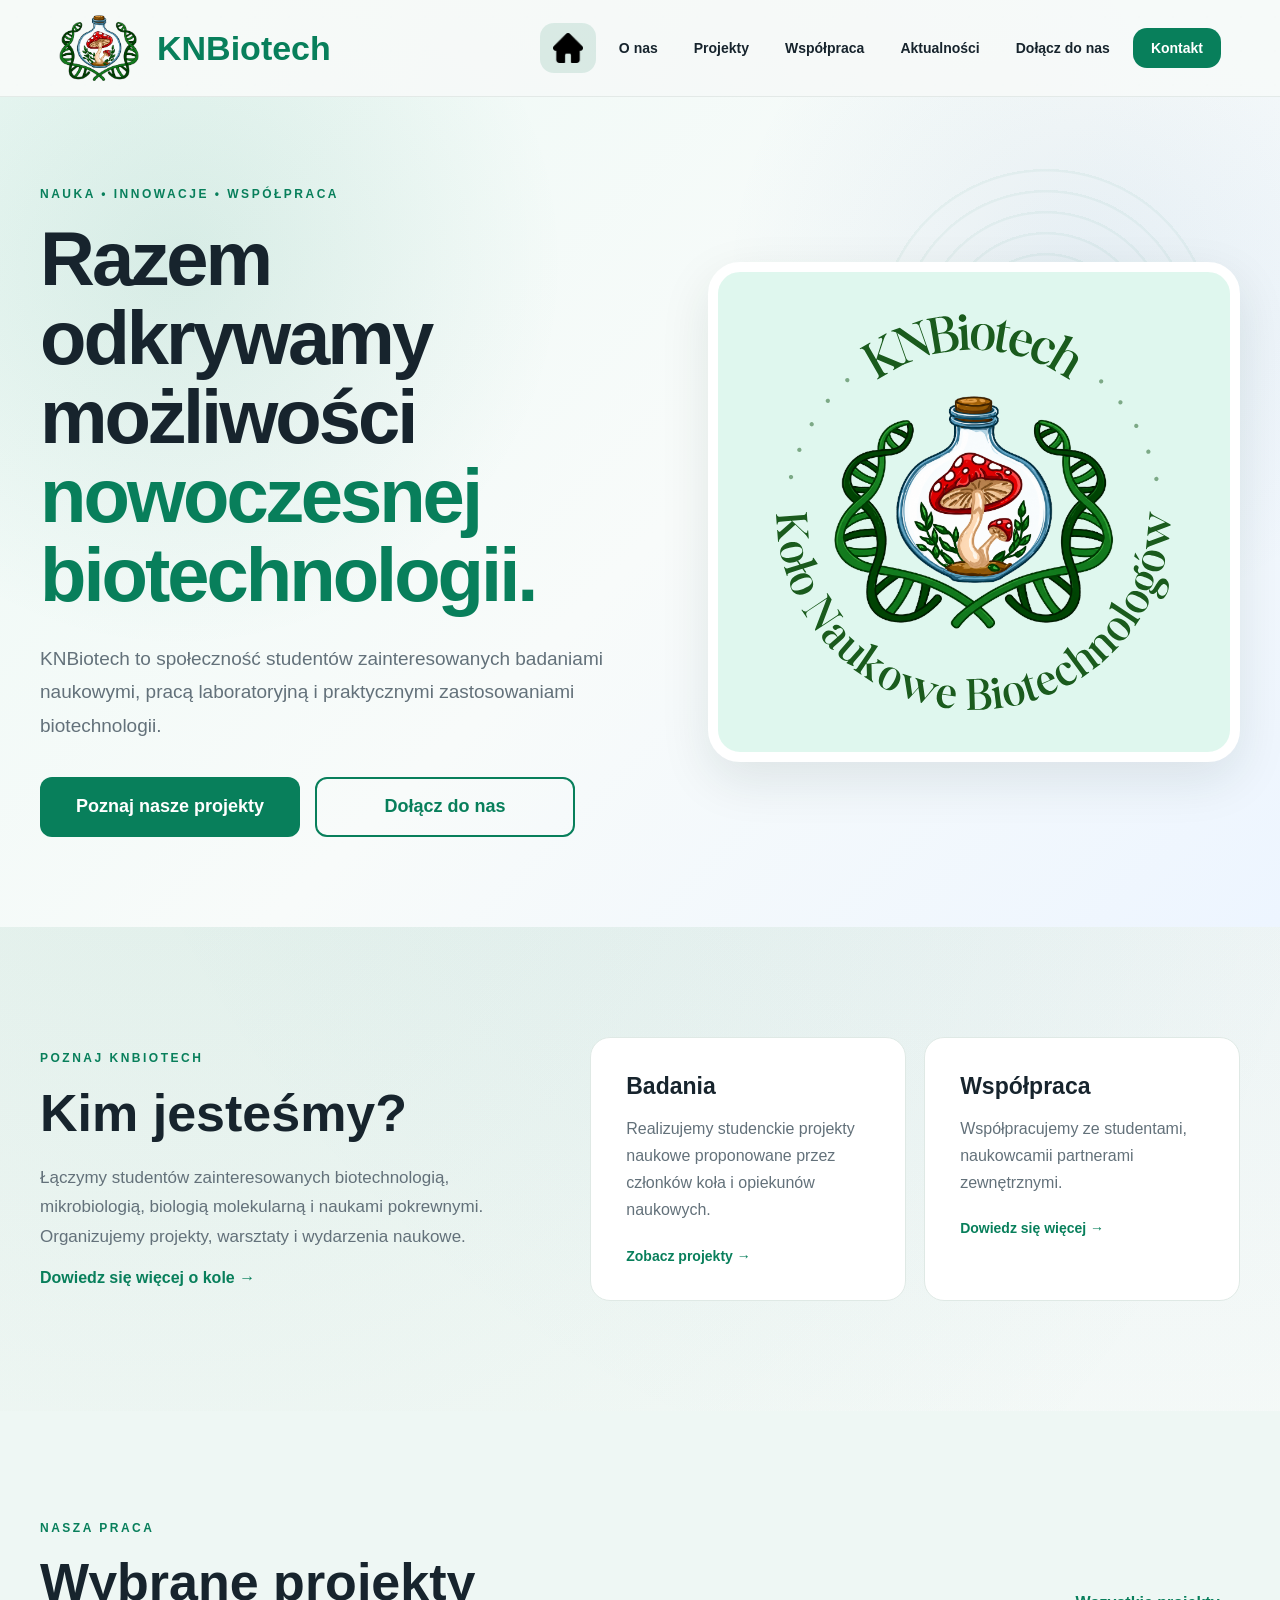
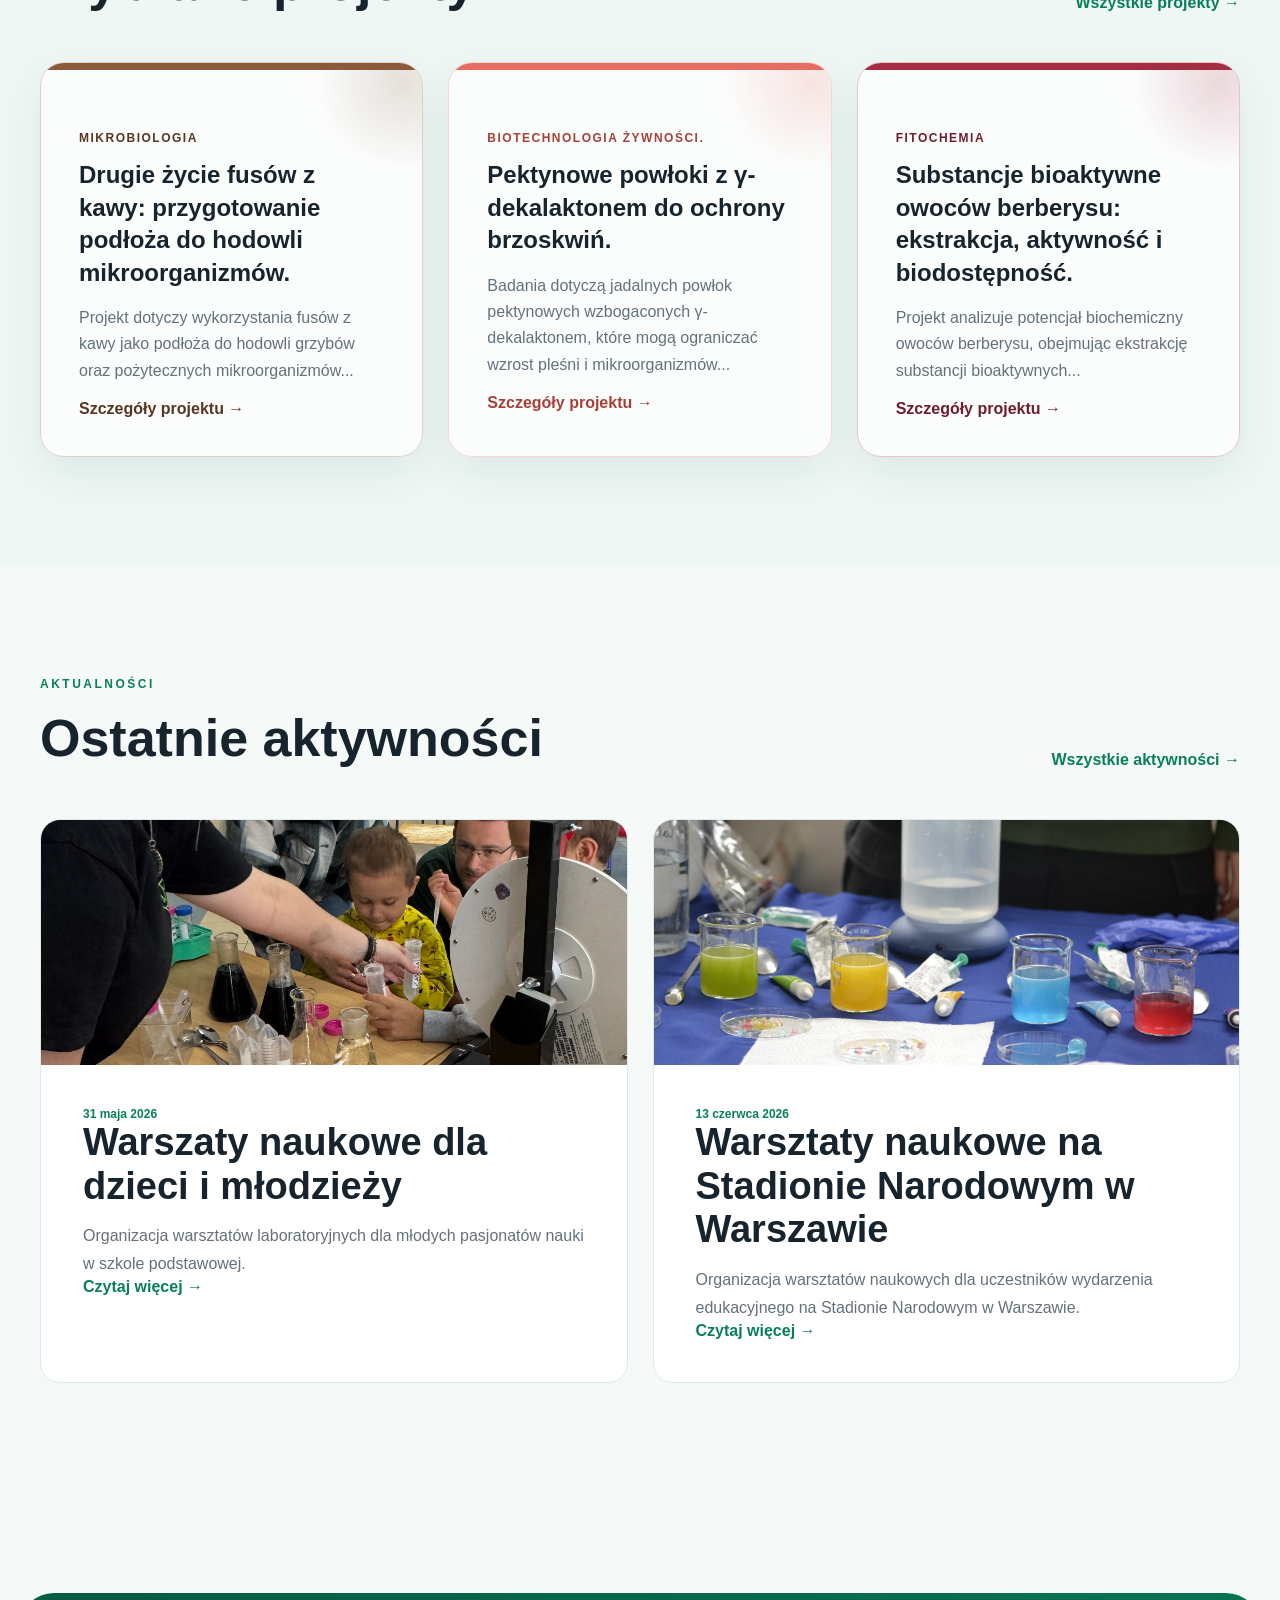
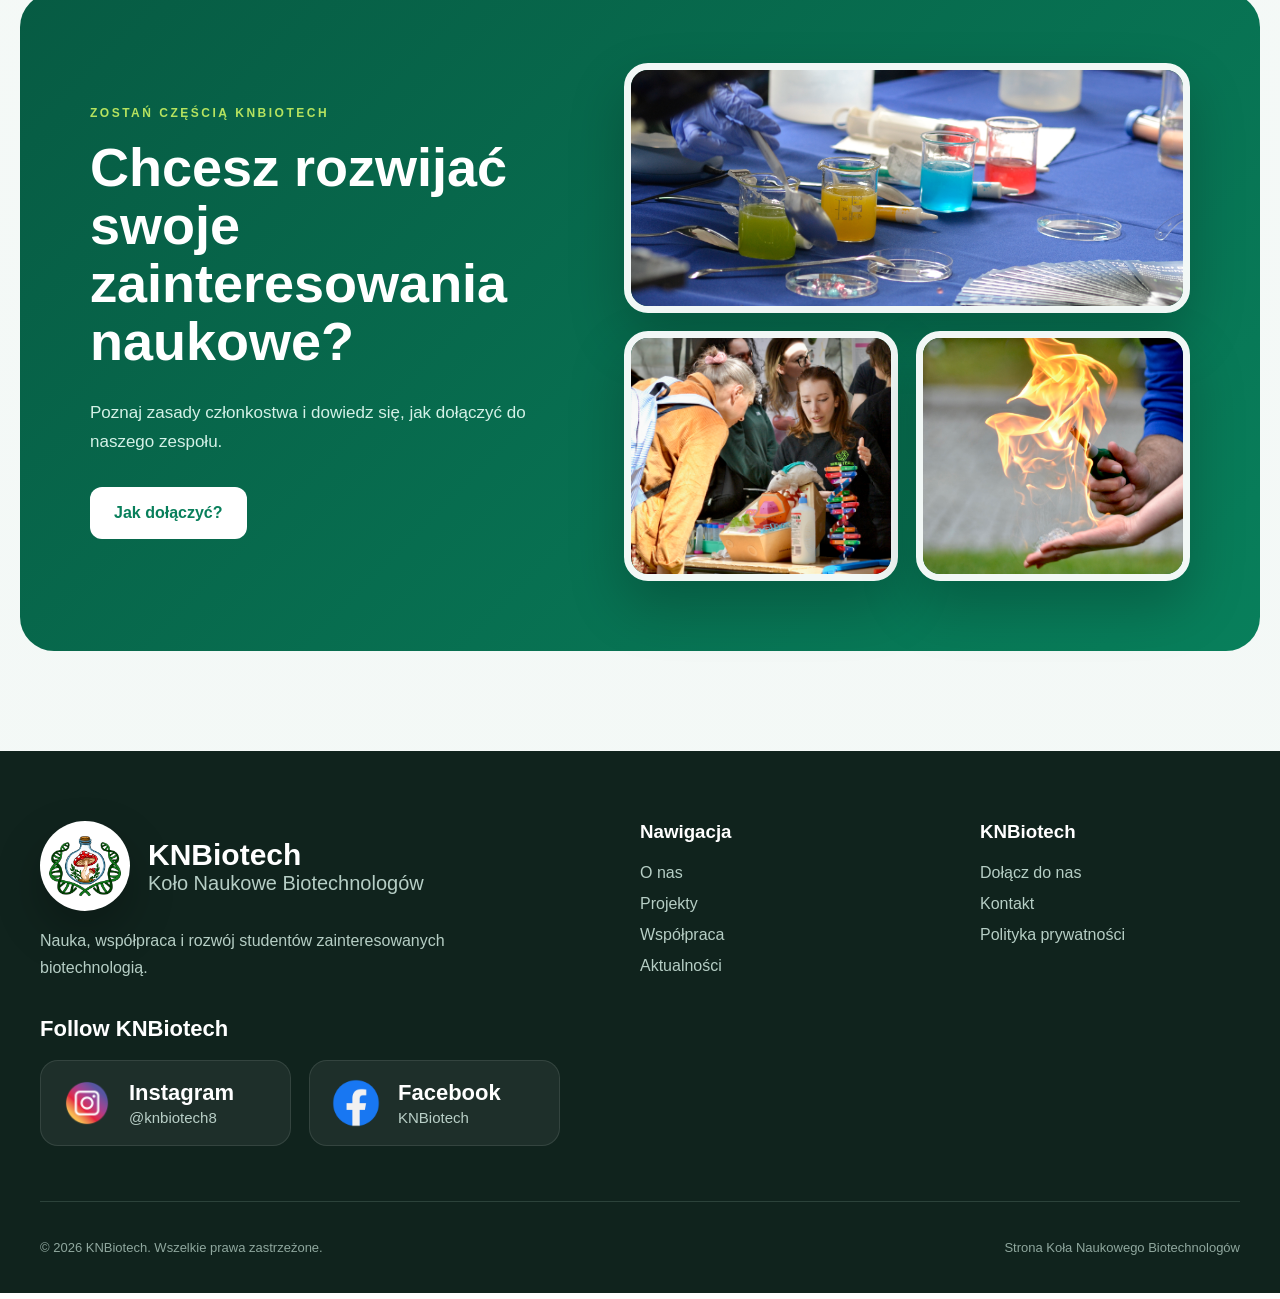
==== commit 1dc50a0a: "Add favicon link to index.html" ====
--- a/index.html
+++ b/index.html
@@ -17,6 +17,7 @@
     <title>KNBiotech | Koło Naukowe Biotechnologów</title>
 
     <link rel="stylesheet" href="style.css">
+    <link rel="icon" href="Images/LOGOS/knbiotech-favicon-mushroom.ico" type="image/x-icon">
 
     <script
     src="https://identity.netlify.com/v1/netlify-identity-widget.js"
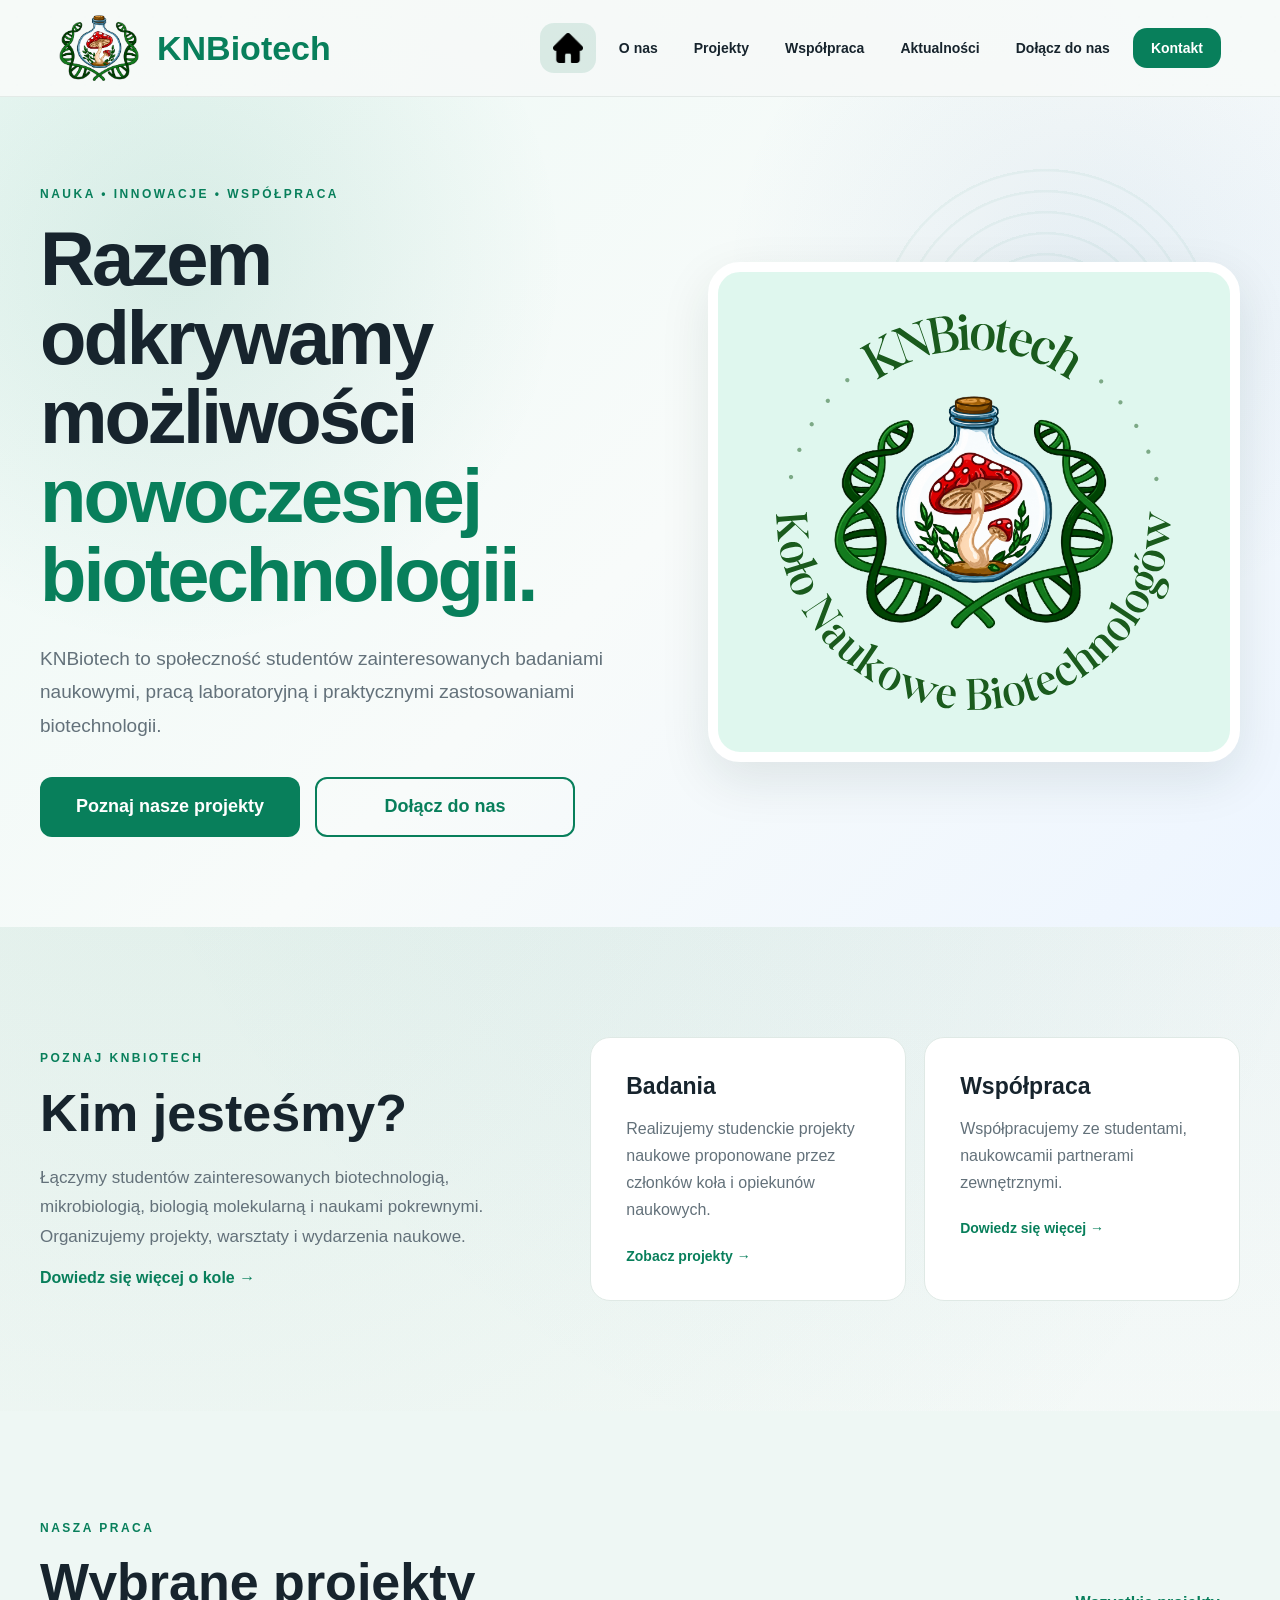
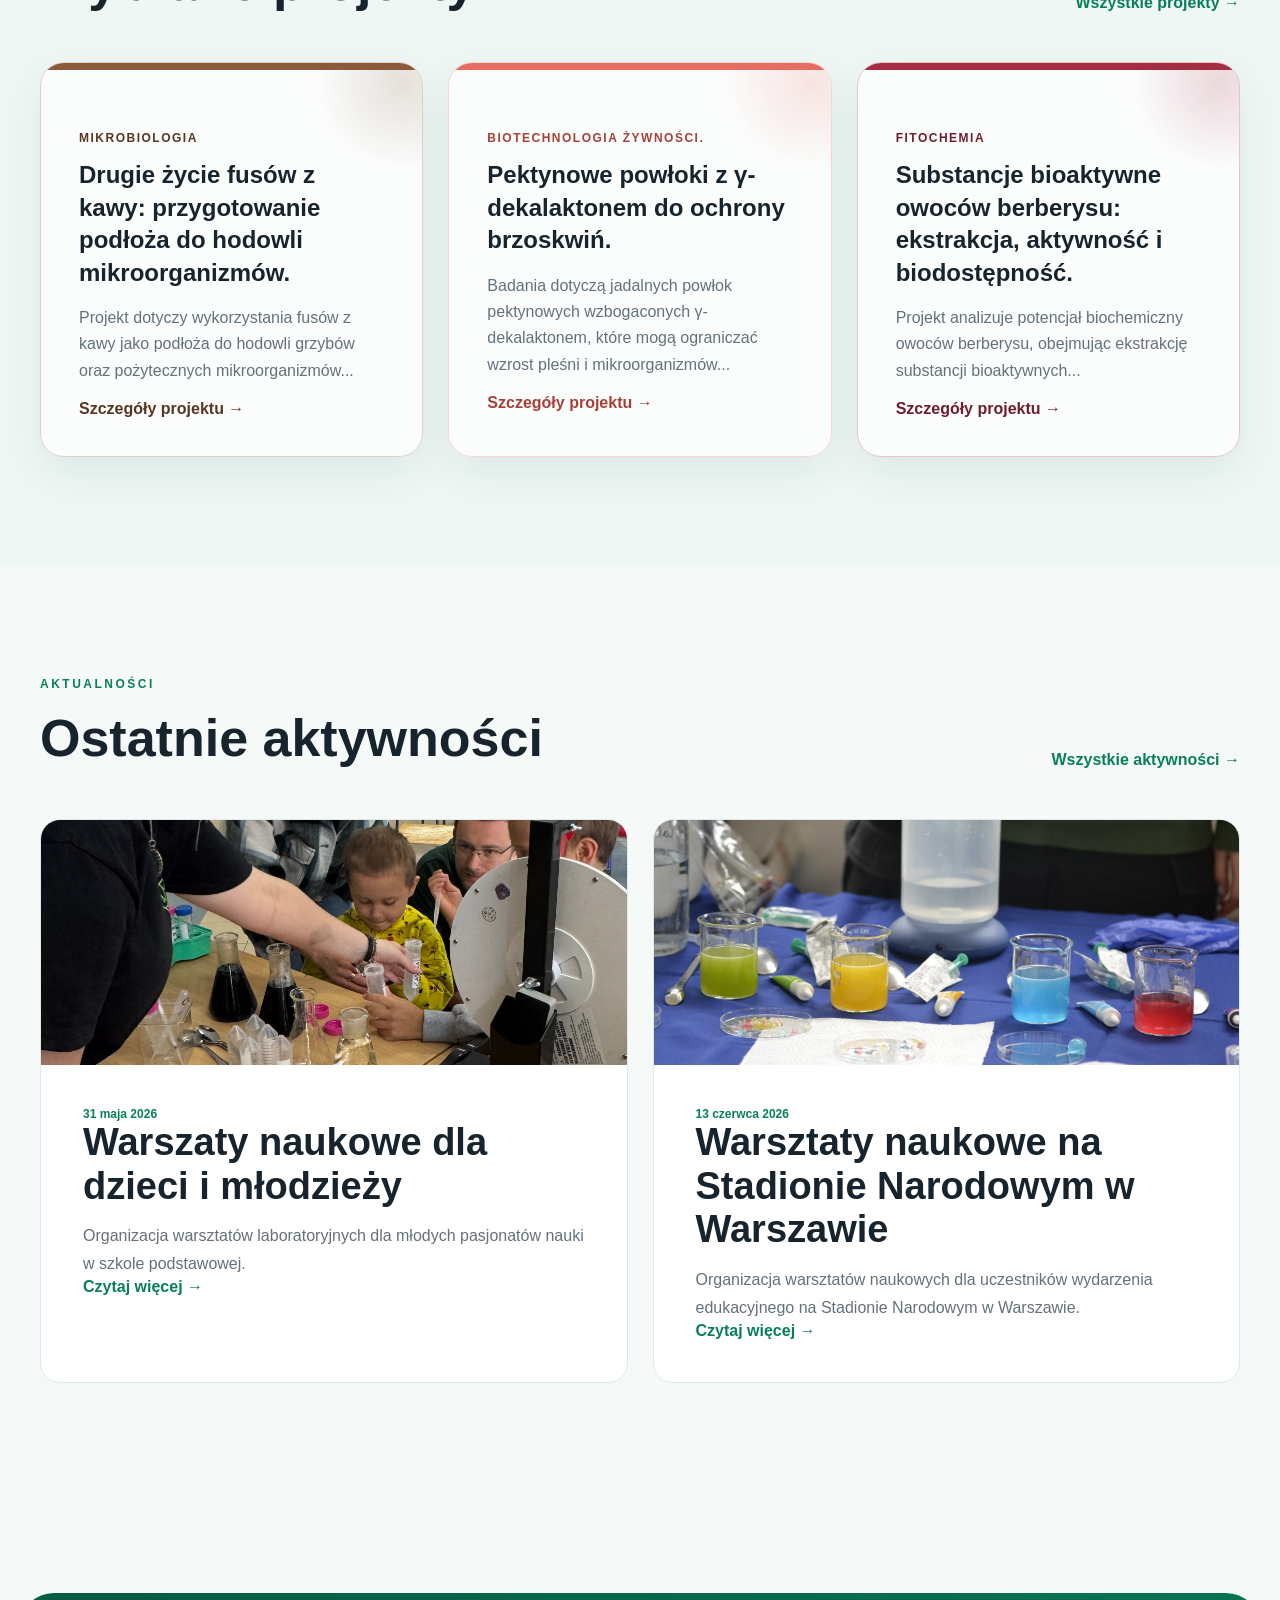
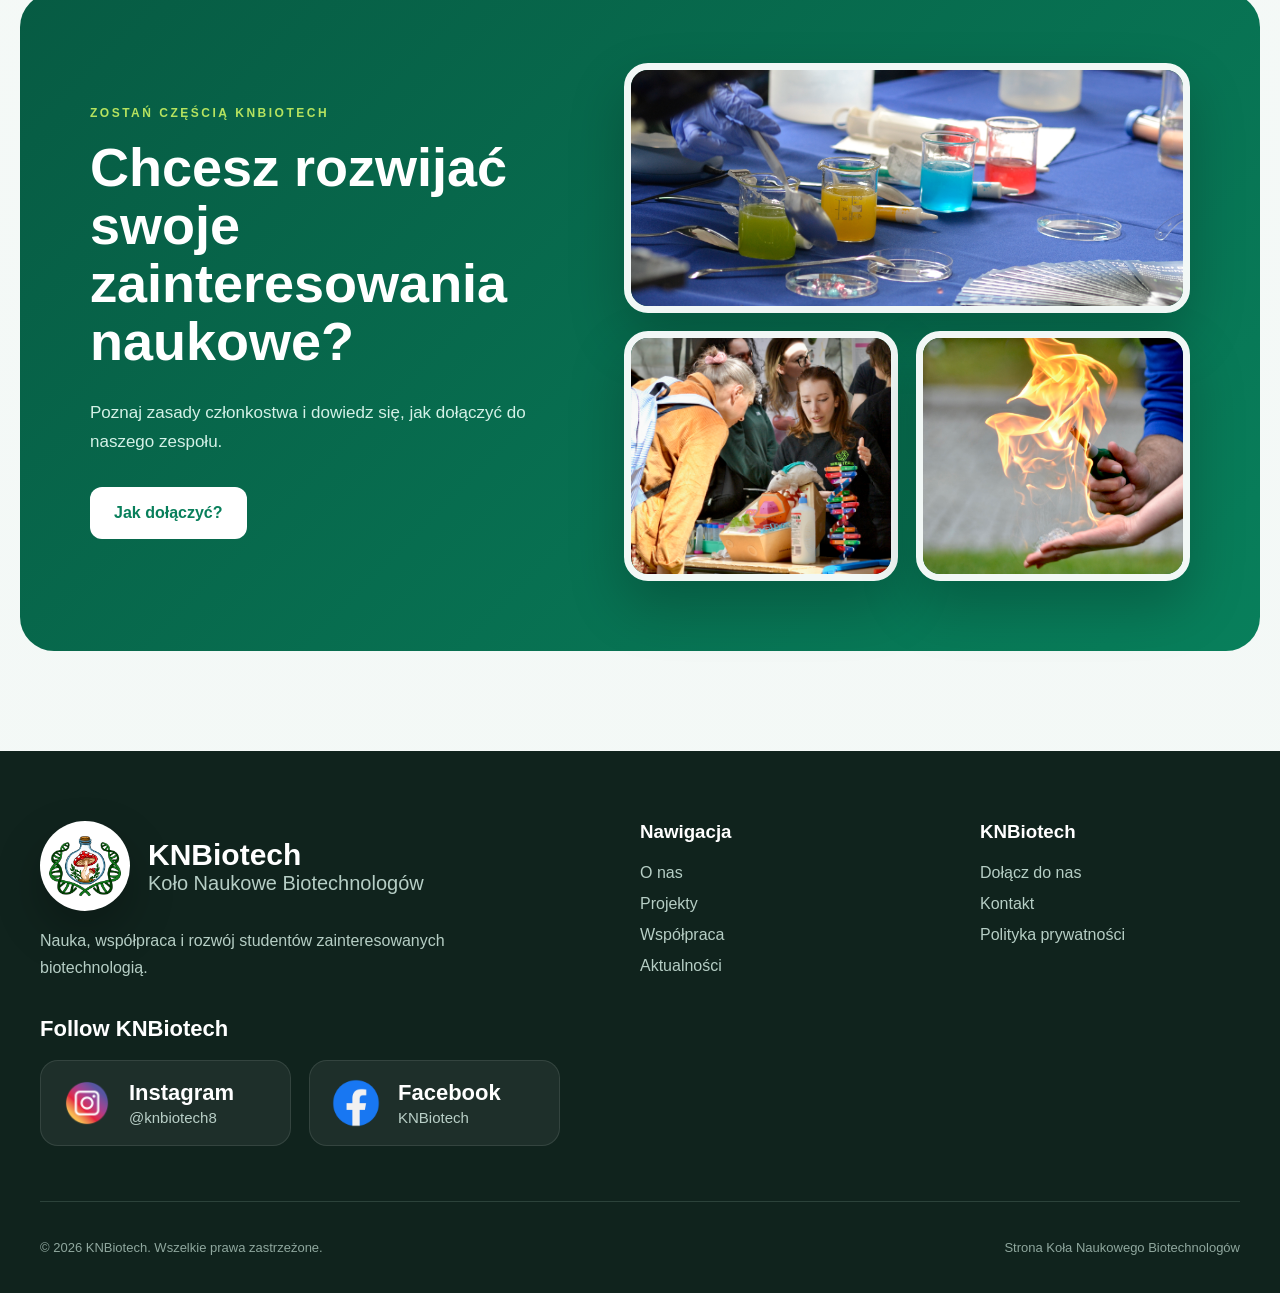
==== commit 6641a34d: "Update privacy policy link to point to privacy.html" ====
--- a/index.html
+++ b/index.html
@@ -599,7 +599,7 @@
 
                     <a href="join.html">Dołącz do nas</a>
                     <a href="contact.html">Kontakt</a>
-                    <a href="#">Polityka prywatności</a>
+                    <a href="privacy.html">Polityka prywatności</a>
 
                 </div>
 
--- a/style.css
+++ b/style.css
@@ -9630,3 +9630,135 @@
     }
 
 }
+
+
+
+
+
+
+
+
+
+/* =========================================
+   PRIVACY POLICY
+========================================= */
+
+.privacy-page {
+    padding: 140px 24px 100px;
+}
+
+.privacy-container {
+    max-width: 920px;
+    margin: 0 auto;
+}
+
+.privacy-header {
+    margin-bottom: 56px;
+}
+
+.privacy-eyebrow {
+    margin: 0 0 14px;
+    color: #0b8a63;
+    font-size: 14px;
+    font-weight: 800;
+    letter-spacing: 0.18em;
+    text-transform: uppercase;
+}
+
+.privacy-header h1 {
+    margin: 0 0 18px;
+    color: #14222b;
+    font-size: clamp(46px, 6vw, 76px);
+    line-height: 1;
+    letter-spacing: -0.045em;
+}
+
+.privacy-intro {
+    max-width: 760px;
+    margin: 0;
+    color: #69767e;
+    font-size: 20px;
+    line-height: 1.7;
+}
+
+.privacy-content {
+    padding: 52px 56px;
+    background: #ffffff;
+    border: 1px solid rgba(20, 50, 40, 0.08);
+    border-radius: 28px;
+    box-shadow: 0 18px 50px rgba(25, 60, 48, 0.06);
+}
+
+.privacy-section + .privacy-section {
+    margin-top: 42px;
+    padding-top: 42px;
+    border-top: 1px solid rgba(20, 50, 40, 0.08);
+}
+
+.privacy-section h2 {
+    margin: 0 0 16px;
+    color: #14222b;
+    font-size: 25px;
+    line-height: 1.25;
+}
+
+.privacy-section p {
+    margin: 0 0 16px;
+    color: #5f6d75;
+    font-size: 17px;
+    line-height: 1.75;
+}
+
+.privacy-section p:last-child {
+    margin-bottom: 0;
+}
+
+.privacy-note {
+    margin-top: 42px;
+    padding: 24px 28px;
+    background: #edf9f4;
+    border: 1px solid #d5eee4;
+    border-radius: 18px;
+    color: #26463b;
+    font-size: 16px;
+    line-height: 1.65;
+}
+
+.privacy-updated {
+    margin-top: 44px;
+    color: #8a969c;
+    font-size: 14px;
+}
+
+@media (max-width: 700px) {
+
+    .privacy-page {
+        padding: 110px 18px 70px;
+    }
+
+    .privacy-header {
+        margin-bottom: 36px;
+    }
+
+    .privacy-intro {
+        font-size: 18px;
+    }
+
+    .privacy-content {
+        padding: 32px 24px;
+        border-radius: 22px;
+    }
+
+    .privacy-section + .privacy-section {
+        margin-top: 32px;
+        padding-top: 32px;
+    }
+
+    .privacy-section h2 {
+        font-size: 22px;
+    }
+
+    .privacy-section p {
+        font-size: 16px;
+    }
+}
